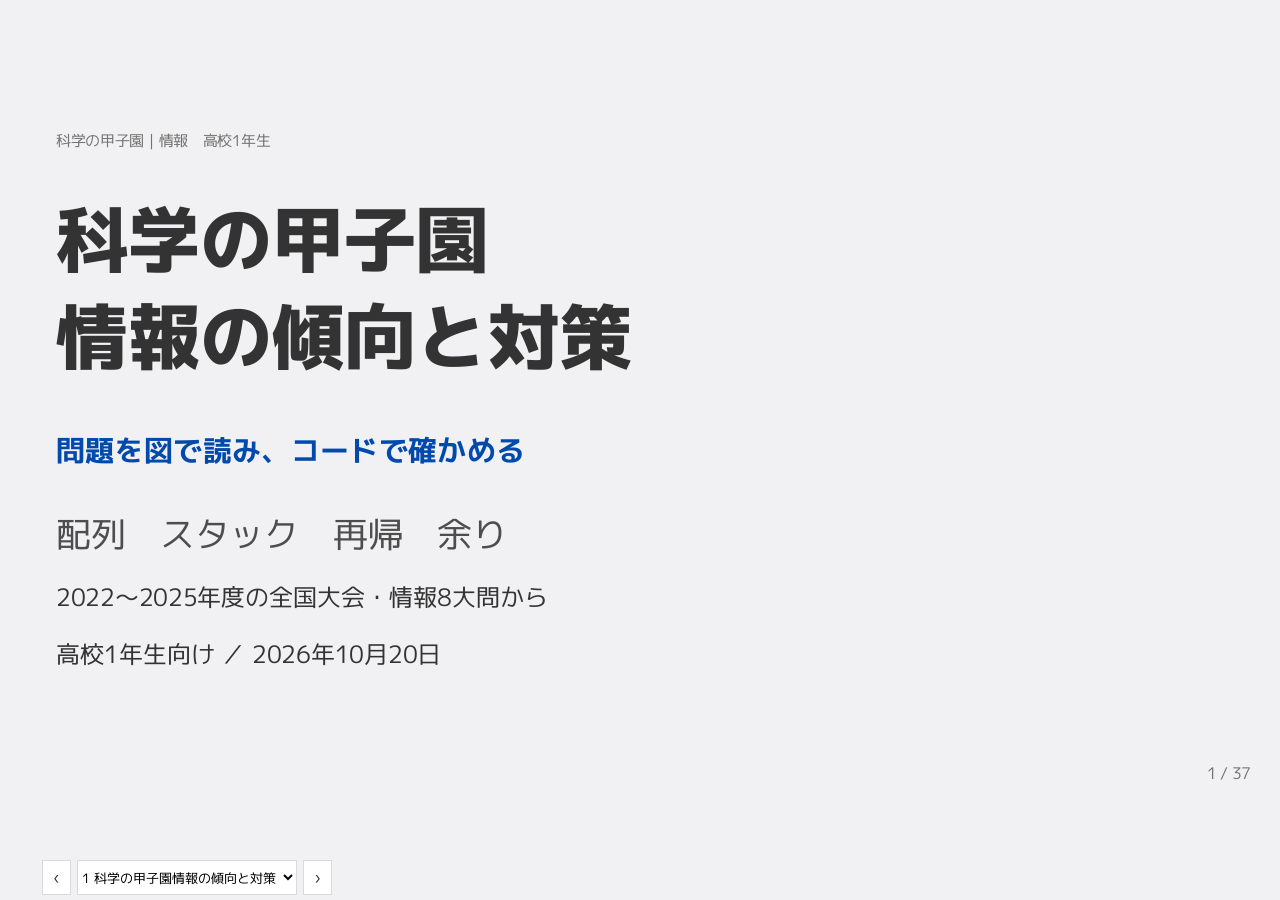
==== index.html @ 96ea85dd "Publish illustrated informatics study slides with AICode links" ====
<!doctype html><html lang="ja"><head><meta charset="utf-8"><meta name="viewport" content="width=device-width,initial-scale=1"><title>科学の甲子園 情報｜図解と実行で学ぶ</title><link rel="preconnect" href="https://fonts.googleapis.com"><link rel="preconnect" href="https://fonts.gstatic.com" crossorigin><link href="https://fonts.googleapis.com/css2?family=M+PLUS+1p:wght@400;500;700;800&display=swap" rel="stylesheet"><style>
:root{--bg:#F1F1F3;--surface:#FFFFFF;--ink:#333333;--sub:#4D4D4D;--dim:#737373;--line:#D9D9D9;--accent:#0071BC;--accent-deep:#004AAD;--accent-tint:#CCECFF;--signal:#E53760;--signal-deep:#B51F43;--signal-tint:#FCE7EC;--spark:#FFE100;--growth:#00B050;--ink-surface:#004AAD;--summary-surface:#3F3F3F;--on-dark:#FFFFFF;--accent-on-dark:#FFE100;--line-on-dark:#7296C6;--code-bg:#000000;--radius:2px;--ff:"M PLUS 1p","メイリオ","Meiryo","Hiragino Sans","Yu Gothic",sans-serif;--ff-en:"M PLUS 1p",Arial,sans-serif}
*{box-sizing:border-box}html,body{margin:0;background:var(--bg);overflow:hidden}a{color:var(--accent-deep)}.s{position:absolute;top:50%;left:50%;width:960px;height:540px;transform:translate(-50%,-50%) scale(var(--k,1));transform-origin:center;background:var(--bg);color:var(--ink);font-family:var(--ff);visibility:hidden;opacity:0;padding:30px 42px 54px;display:flex;flex-direction:column}.s.active{visibility:visible;opacity:1}.ki{font-size:11px;color:var(--dim);margin:0 0 5px}h1{font-size:54px;line-height:1.35;font-weight:800;margin:40px 0 16px}h2{font-size:28px;font-weight:700;margin:0;padding-bottom:10px;border-bottom:1px solid var(--line);line-height:1.35}h3{font-size:20px;margin:10px 0}p{font-size:18px;line-height:1.65;margin:14px 0} .lead{font-size:20px;font-weight:700;margin:15px 0 18px;color:var(--accent-deep)}.body{flex:1;min-height:0}.pn{position:absolute;bottom:18px;right:22px;font-size:12px;color:var(--dim)}.source{position:absolute;bottom:42px;left:42px;max-width:750px;font-size:11px;color:var(--dim);line-height:1.4}.duo{display:grid;grid-template-columns:1fr 1fr;gap:30px;align-items:start}.flow{display:flex;gap:12px;align-items:center;margin:12px 0 20px}.node{flex:1;padding:16px 12px;background:var(--surface);border:1px solid var(--line);text-align:center;font-size:18px;line-height:1.6}.arrow{font-size:28px;color:var(--accent-deep);flex:0 0 auto}.ask{background:var(--spark);padding:12px 16px;font-size:18px;font-weight:700;margin-top:20px}.big{font-size:32px;font-weight:700;line-height:1.6;color:var(--accent-deep);margin:15px 0}.center{text-align:center}.array{margin:8px 0 18px}.arraylabel{font-size:16px;margin-bottom:9px}.cells{display:flex;gap:0}.cells>div{flex:1;text-align:center}.cells small{font-size:14px;display:block;color:var(--sub);height:22px}.cells b{display:block;border:1px solid var(--accent);background:var(--surface);padding:9px;font-size:23px}.codebox{background:var(--code-bg);color:var(--on-dark);border-radius:var(--radius);padding:14px 10px;font-size:16px;line-height:1.65;overflow:hidden}.codeline{display:flex;white-space:pre}.codeline i{color:var(--line);font-style:normal;text-align:right;width:26px;margin-right:13px;flex-shrink:0;user-select:none}.codeline code{font-family:Menlo,Consolas,monospace;font-size:16px}.body:has(.codebox)>.duo{grid-template-columns:515px 1fr;gap:26px}.body:has(.codebox) p{font-size:17px;margin:0 0 18px}.run{display:block;text-decoration:none;background:var(--accent-deep);color:var(--on-dark);padding:12px 16px;font-weight:700;font-size:18px;text-align:center}.copy{display:block;width:100%;margin:8px 0 18px;padding:7px;background:var(--surface);border:1px solid var(--line);font:16px var(--ff);cursor:pointer}.status{font-size:14px;color:var(--sub)}.stacks{display:flex;align-items:center;gap:12px;height:220px}.stackwrap{flex:1;text-align:center}.stack{height:158px;display:flex;flex-direction:column;justify-content:flex-end;gap:4px;padding:0 8px 5px;border-bottom:3px solid var(--accent)}.stack>div{padding:6px;background:var(--accent-tint);border:1px solid var(--accent);font-size:23px}.stackwrap p{font-size:16px;margin:8px 0}.folder{border:2px solid var(--accent);padding:24px;font-size:22px;min-height:155px;background:var(--surface)}.blank{border:1px dashed var(--sub);padding:9px;font-size:20px}.ring{height:290px;width:320px;position:relative;margin:auto}.orbit{position:absolute;left:30px;top:25px;width:230px;height:230px;border:3px solid var(--line);border-radius:50%}.ring>b{position:absolute;transform:translate(-50%,-50%);width:36px;height:36px;text-align:center;line-height:32px;background:var(--surface);border:2px solid var(--accent);border-radius:50%;font-size:20px}.ring>span{position:absolute;top:105px;left:104px;text-align:center;font-size:22px}.towerpanel{flex:1;text-align:center}.towers{display:flex;height:153px;gap:6px}.peg{position:relative;flex:1;border-bottom:3px solid var(--accent);height:125px}.rod{width:4px;height:105px;background:var(--line);position:absolute;bottom:0;left:50%}.disks{position:absolute;bottom:0;left:0;right:0;display:flex;flex-direction:column;align-items:center;gap:3px}.disks>div{height:25px;background:var(--accent-tint);border:1px solid var(--accent);font-size:16px}.peg>b{position:absolute;top:130px;left:44%;font-size:17px}.towerpanel p{font-size:16px}.calltree>div{padding:10px 18px;background:var(--surface);font-size:19px;border:1px solid var(--line);margin:6px 0}.calltree .indent{margin-left:65px;background:var(--accent-tint)}.formula{font-size:27px;line-height:1.8;margin:35px 0}.bars{margin:12px 0 20px}.barrow{display:flex;align-items:center;gap:12px;margin:12px 0;height:42px}.barrow>b{width:68px;flex-shrink:0;font-size:18px}.jobs{display:flex;height:40px;min-width:15px;border-bottom:1px solid var(--line)}.jobs span{display:flex;align-items:center;justify-content:center;border:1px solid var(--accent);background:var(--accent-tint);font-size:21px}.barrow em{font-size:16px;font-style:normal}.jobinput{display:flex;gap:12px}.jobinput span{border:1px solid var(--accent);padding:7px 25px;font-size:20px;background:var(--surface)}.years>div{display:grid;grid-template-columns:110px 1fr 1fr;gap:20px;align-items:center;border-bottom:1px solid var(--line);padding:13px 0;font-size:18px}.years b{font-size:28px;color:var(--accent-deep)}.weeks{display:flex;gap:0;margin:20px 0}.weeks>div{flex:1;padding:18px 15px;border:1px solid var(--line);background:var(--surface);min-height:190px}.weeks b{display:block;font-size:30px;color:var(--accent-deep)}.weeks strong{display:block;font-size:19px;margin:16px 0}.weeks span{font-size:17px}.ticket{border:1px dashed var(--sub);padding:12px 22px;background:var(--surface)}.coverwords{font-size:26px;color:var(--sub);margin:10px 0}.cover .lead{font-size:22px}.cover h1{margin-top:24px}.cover .ki{margin-top:0}.nav{position:fixed;bottom:5px;left:42px;display:flex;gap:6px;z-index:100}.nav button{font:18px var(--ff);border:1px solid var(--line);background:var(--surface);color:var(--ink);padding:3px 10px;cursor:pointer}.nav select{max-width:220px;border:1px solid var(--line);background:var(--surface);font:13px var(--ff)}button:focus-visible,a:focus-visible{outline:3px solid var(--accent)}@media print{html,body{overflow:visible}.s{position:relative;top:0;left:0;transform:none;visibility:visible;opacity:1;break-after:page}.nav{display:none}}
.s:nth-of-type(8) .array{margin:3px 0 6px}.s:nth-of-type(8) .cells b{padding:5px}.s:nth-of-type(8) .arrow{font-size:20px;line-height:1}.s:nth-of-type(8) .ask{margin-top:12px}.s:nth-of-type(15) .stacks{height:180px}.s:nth-of-type(15) .stack{height:120px}.s:nth-of-type(16) .stacks{height:145px}.s:nth-of-type(16) .stack{height:110px}.s:nth-of-type(16) .body>p{margin-top:0;font-size:16px}.s:nth-of-type(23) .towers,.s:nth-of-type(24) .towers{height:132px}.s:nth-of-type(23) .peg,.s:nth-of-type(24) .peg{height:104px}.s:nth-of-type(23) .peg>b,.s:nth-of-type(24) .peg>b{top:109px}.s:nth-of-type(30) .barrow{height:32px;margin:10px 0}.s:nth-of-type(30) .jobs{height:30px;min-width:350px;border:1px dashed var(--line);background:var(--surface)}.s:nth-of-type(30) .barrow em{display:none}.quickrun{position:absolute;right:42px;top:31px;font-size:13px}.s:nth-of-type(25) .calltree>div{padding:8px 18px}.s:nth-of-type(3) .years>div{padding:11px 0}.s:nth-of-type(23) .ask,.s:nth-of-type(24) .ask{margin-top:10px}</style></head><body><!-- kit:slide-zukai-kit v1.1 theme:F use:internal style:visual viz:high --><div class="s cover active" data-title="科学の甲子園情報の傾向と対策"><div class="ki">科学の甲子園｜情報　高校1年生</div><h1>科学の甲子園<br>情報の傾向と対策</h1><div class="lead">問題を図で読み、コードで確かめる</div><div class="body"><div class="coverwords">配列　スタック　再帰　余り</div><p>2022〜2025年度の全国大会・情報8大問から</p><p>高校1年生向け ／ 2026年10月20日</p></div><div class="source"></div><div class="pn">1 / 37</div></div>
<div class="s normal" data-title="学習の方針"><div class="ki">科学の甲子園｜情報　高校1年生</div><h2>学習の方針</h2><div class="lead">答えの予想と、そうなる理由をセットに</div><div class="body"><div class="flow"><div class="node">目的<br><strong>何を求める？</strong></div><span class="arrow">→</span><div class="node">条件<br><strong>何ができる？</strong></div><span class="arrow">→</span><div class="node">状態<br><strong>何が変わる？</strong></div></div><div class="ask">小さい例を紙で追う → AICodeで確認 → 違いを説明</div></div><div class="source"></div><div class="pn">2 / 37</div></div>
<div class="s normal" data-title="4年分の出題地図"><div class="ki">科学の甲子園｜情報　高校1年生</div><h2>4年分の出題地図</h2><div class="lead">題材は違っても、状態と手順を読み取る</div><div class="body"><div class="years"><div><b>2022</b><span>ハノイの塔／つくばの塔</span><span>累乗／フィボナッチ数</span></div><div><b>2023</b><span>ファイルのコピー</span><span>逆数の小数表示</span></div><div><b>2024</b><span>スタックマシン</span><span>山手線の移動</span></div><div><b>2025</b><span>得点の並べ替え</span><span>3台の機械への割り当て</span></div></div><p>共通する練習：具体例を追う → 手順にする → 正しさや速さを説明する</p></div><div class="source">公式過去問の年度表記。4年8大問からの整理であり、次回・予選の出題予測ではありません。</div><div class="pn">3 / 37</div></div>
<div class="s normal" data-title="コードを動かす入口"><div class="ki">科学の甲子園｜情報　高校1年生</div><h2>コードを動かす入口</h2><div class="lead">各問題のリンクに、その問題のPythonコードを入れてあります</div><div class="body"><div class="flow"><div class="node">① 出力を予想</div><span class="arrow">→</span><div class="node">② AICodeで試す</div><span class="arrow">→</span><div class="node">③ 実行／ステップ実行</div></div><p>リンク先では「実行」で結果を、「ステップ実行」で途中の値を確認します。</p><p>同じコードを手元に残す場合は「コードをコピー」を使います。</p><div class="ask">最初はAIに答えを聞かず、予想と実行結果を比べよう</div></div><div class="source">AICode：itou-daiki.github.io/AICode/｜接続にはインターネットが必要です。</div><div class="pn">4 / 37</div></div>
<div class="s normal" data-title="変数と代入"><div class="ki">科学の甲子園｜情報　高校1年生</div><h2>変数と代入</h2><div class="lead">変数は今の値を保存する場所</div><div class="body"><div class="duo"><div><div class="flow"><div class="node">x = 3<br><b>x：3</b></div><span class="arrow">→</span><div class="node">x = x + 1<br><b>x：4</b></div></div></div><div><div class="big">3 + 1 → 4</div><p>右側の計算をして、左側に入れ直します。</p><p>代入は <b>=</b>、等しいかの判定は <b>==</b>。</p></div></div></div><div class="source"></div><div class="pn">5 / 37</div></div>
<div class="s normal" data-title="練習1｜偶数の合計"><div class="ki">科学の甲子園｜情報　高校1年生</div><h2>練習1｜偶数の合計</h2><div class="lead">1〜4のうち、偶数だけを足すといくつ？</div><div class="body"><div class="duo"><div><div class="codebox"><span class="codeline"><i>1</i><code>total = 0</code></span><span class="codeline"><i>2</i><code>for x in range(1, 5):</code></span><span class="codeline"><i>3</i><code>    if x % 2 == 0:</code></span><span class="codeline"><i>4</i><code>        total = total + x</code></span><span class="codeline"><i>5</i><code>    print(x, total)</code></span><span class="codeline"><i>6</i><code>print(&quot;合計&quot;, total)</code></span></div></div><div><p><b>目的：</b>偶数だけを合計します。<br><b>条件：</b>% は余り、rangeの末尾5は含みません。</p><a class="run" target="_blank" rel="noopener" href="https://itou-daiki.github.io/AICode/index.html#s=pdG90YWwgPSAwCmZvciB4IGluIHJhbmdlKDEsIDUpOgogICAgaWYgeCAlIDIgPT0gMDoKICAgICAgICB0b3RhbCA9IHRvdGFsICsgeAogICAgcHJpbnQoeCwgdG90YWwpCnByaW50KCLlkIjoqIgiLCB0b3RhbCkK">AICodeで試す ↗</a><button class="copy" data-code="sum">コードをコピー</button><p><b>考えること：</b>xが奇数のとき、totalは変わる？</p><div class="status" aria-live="polite"></div></div></div></div><div class="source"></div><div class="pn">6 / 37</div></div>
<div class="s normal" data-title="合計の変化"><div class="ki">科学の甲子園｜情報　高校1年生</div><h2>合計の変化</h2><div class="lead">条件に合わない回も、値を記録</div><div class="body"><div class="flow"><div class="node">x：1<br>total：0</div><span class="arrow">→</span><div class="node">x：2<br>total：2</div><span class="arrow">→</span><div class="node">x：3<br>total：2</div><span class="arrow">→</span><div class="node">x：4<br>total：6</div></div><div class="ask">x % 2 == 1 に変えたら？　実行前に予想しよう</div></div><div class="source">練習用の例。答えは6。条件を奇数に変えると4。</div><div class="pn">7 / 37</div></div>
<div class="s normal" data-title="問題2｜得点の集計"><div class="ki">科学の甲子園｜情報　高校1年生</div><h2>問題2｜得点の集計</h2><div class="lead">5人の得点から、各得点の人数を求めたい</div><div class="body"><div class="array"><div class="arraylabel">入力：番号0〜4の得点</div><div class="cells"><div><small>0</small><b>2</b></div><div><small>1</small><b>0</b></div><div><small>2</small><b>3</b></div><div><small>3</small><b>2</b></div><div><small>4</small><b>1</b></div></div></div><div class="arrow center">↓</div><div class="array"><div class="arraylabel">出力：0点・1点・2点・3点の人数</div><div class="cells"><div><small>0</small><b>?</b></div><div><small>1</small><b>?</b></div><div><small>2</small><b>?</b></div><div><small>3</small><b>?</b></div></div></div><div class="ask">得点2を読んだら、どの箱を1増やす？</div><a class="quickrun" target="_blank" rel="noopener" href="https://itou-daiki.github.io/AICode/index.html#s=pc2NvcmUgPSBbMiwgMCwgMywgMiwgMV0KY291bnQgPSBbMCwgMCwgMCwgMF0KZm9yIHBvaW50IGluIHNjb3JlOgogICAgY291bnRbcG9pbnRdICs9IDEKICAgIHByaW50KHBvaW50LCBjb3VudCkKcHJpbnQoIuS6uuaVsCIsIGNvdW50KQo">この問題をAICodeで試す ↗</a></div><div class="source">原題：2025年度 第11問・問題冊子 p.50–52｜数値を小さくした学習用の例</div><div class="pn">8 / 37</div></div>
<div class="s normal" data-title="配列の番号と値"><div class="ki">科学の甲子園｜情報　高校1年生</div><h2>配列の番号と値</h2><div class="lead">「誰の得点か」と「何点か」は別の情報</div><div class="body"><div class="duo"><div><div class="array"><div class="arraylabel">score[3] = 2：番号3の人は2点</div><div class="cells"><div><small>0</small><b>2</b></div><div><small>1</small><b>0</b></div><div><small>2</small><b>3</b></div><div><small>3</small><b>2</b></div><div><small>4</small><b>1</b></div></div></div></div><div><div class="array"><div class="arraylabel">count[2] = 2：2点の人は2人</div><div class="cells"><div><small>0</small><b>1</b></div><div><small>1</small><b>1</b></div><div><small>2</small><b>2</b></div><div><small>3</small><b>1</b></div></div></div></div></div><p>scoreの添字は人の番号。countの添字は得点です。</p><div class="flow"><div class="node">人の番号 3</div><span class="arrow">→</span><div class="node">得点 2</div><span class="arrow">→</span><div class="node">人数の箱 count[2]</div></div></div><div class="source">原題：2025年度 第11問・問題冊子 p.50–52｜数値を小さくした学習用の例</div><div class="pn">9 / 37</div></div>
<div class="s normal" data-title="得点の集計コード"><div class="ki">科学の甲子園｜情報　高校1年生</div><h2>得点の集計コード</h2><div class="lead">得点を箱の番号として使う</div><div class="body"><div class="duo"><div><div class="codebox"><span class="codeline"><i>1</i><code>score = [2, 0, 3, 2, 1]</code></span><span class="codeline"><i>2</i><code>count = [0, 0, 0, 0]</code></span><span class="codeline"><i>3</i><code>for point in score:</code></span><span class="codeline"><i>4</i><code>    count[point] += 1</code></span><span class="codeline"><i>5</i><code>    print(point, count)</code></span><span class="codeline"><i>6</i><code>print(&quot;人数&quot;, count)</code></span></div></div><div><p><b>予想：</b>最後のcountを4つ書いてから実行。</p><a class="run" target="_blank" rel="noopener" href="https://itou-daiki.github.io/AICode/index.html#s=pc2NvcmUgPSBbMiwgMCwgMywgMiwgMV0KY291bnQgPSBbMCwgMCwgMCwgMF0KZm9yIHBvaW50IGluIHNjb3JlOgogICAgY291bnRbcG9pbnRdICs9IDEKICAgIHByaW50KHBvaW50LCBjb3VudCkKcHJpbnQoIuS6uuaVsCIsIGNvdW50KQo">AICodeで試す ↗</a><button class="copy" data-code="count">コードをコピー</button><p><b>確認：</b>[1, 1, 2, 1]になる理由を、2点の箱に注目して説明。</p><div class="status" aria-live="polite"></div></div></div></div><div class="source">原題：2025年度 第11問・問題冊子 p.50–52｜数値を小さくした学習用の例</div><div class="pn">10 / 37</div></div>
<div class="s normal" data-title="累積人数と同点の順番"><div class="ki">科学の甲子園｜情報　高校1年生</div><h2>累積人数と同点の順番</h2><div class="lead">「その点以上」の人数は、高い点から足す</div><div class="body"><div class="flow"><div class="node">3点以上<br><b>1人</b></div><span class="arrow">→</span><div class="node">2点以上<br><b>1 + 2 = 3人</b></div><span class="arrow">→</span><div class="node">1点以上<br><b>3 + 1 = 4人</b></div><span class="arrow">→</span><div class="node">0点以上<br><b>4 + 1 = 5人</b></div></div><div class="array"><div class="arraylabel">高得点順の人の番号：同点の0番と3番は番号順を保つ</div><div class="cells"><div><small>0</small><b>2</b></div><div><small>1</small><b>0</b></div><div><small>2</small><b>3</b></div><div><small>3</small><b>4</b></div><div><small>4</small><b>1</b></div></div></div><p>同じ値の人の元の順番を保つ並べ替えを「安定な並べ替え」と呼びます。</p></div><div class="source">原題：2025年度 第11問・問題冊子 p.50–52｜数値を小さくした学習用の例</div><div class="pn">11 / 37</div></div>
<div class="s normal" data-title="並べ替え結果の確認"><div class="ki">科学の甲子園｜情報　高校1年生</div><h2>並べ替え結果の確認</h2><div class="lead">高い得点を先に、同点なら番号の小さい人を先に</div><div class="body"><div class="duo"><div><div class="codebox"><span class="codeline"><i>1</i><code>score = [2, 0, 3, 2, 1]</code></span><span class="codeline"><i>2</i><code>order = []</code></span><span class="codeline"><i>3</i><code>for point in range(3, -1, -1):</code></span><span class="codeline"><i>4</i><code>    for person in range(len(score)):</code></span><span class="codeline"><i>5</i><code>        if score[person] == point:</code></span><span class="codeline"><i>6</i><code>            order.append(person)</code></span><span class="codeline"><i>7</i><code>print(order)</code></span></div></div><div><p><b>目的：</b>人の番号を順に並べます。</p><a class="run" target="_blank" rel="noopener" href="https://itou-daiki.github.io/AICode/index.html#s=[base64]">AICodeで試す ↗</a><button class="copy" data-code="sort">コードをコピー</button><p><b>観察：</b>2点の0番・3番の順を確認。これは理解用の簡単な方法です。原題の効率的な方法と比較しましょう。</p><div class="status" aria-live="polite"></div></div></div></div><div class="source">原題：2025年度 第11問・問題冊子 p.50–52｜数値を小さくした学習用の例</div><div class="pn">12 / 37</div></div>
<div class="s normal" data-title="問題3｜ファイルのコピー"><div class="ki">科学の甲子園｜情報　高校1年生</div><h2>問題3｜ファイルのコピー</h2><div class="lead">同じ名前のファイルを消さずに、コピーを追加したい</div><div class="body"><div class="duo"><div><div class="folder"><b>コピー元</b><p>aaa</p></div></div><div><div class="folder"><b>コピー先</b><p>aaa　aaa-2　aaa-4</p><div class="blank">新しい名前：？</div></div></div></div><p>別フォルダへのコピーです。元の名前があれば、-2、-3…の順に空きを探します。</p><div class="ask">コピー先に追加される名前は？　元のaaaは残る？</div><a class="quickrun" target="_blank" rel="noopener" href="https://itou-daiki.github.io/AICode/index.html#s=[base64]">この問題をAICodeで試す ↗</a></div><div class="source">原題：2023年度 第11問・問題冊子 p.44–46｜数値を小さくした学習用の例</div><div class="pn">13 / 37</div></div>
<div class="s normal" data-title="名前の衝突を避ける手順"><div class="ki">科学の甲子園｜情報　高校1年生</div><h2>名前の衝突を避ける手順</h2><div class="lead">空いている最小の番号を選ぶ</div><div class="body"><div class="duo"><div><div class="codebox"><span class="codeline"><i>1</i><code>existing = [&quot;aaa&quot;, &quot;aaa-2&quot;, &quot;aaa-4&quot;]</code></span><span class="codeline"><i>2</i><code>name = &quot;aaa&quot;</code></span><span class="codeline"><i>3</i><code>new = name</code></span><span class="codeline"><i>4</i><code>n = 2</code></span><span class="codeline"><i>5</i><code>while new in existing:</code></span><span class="codeline"><i>6</i><code>    new = name + &quot;-&quot; + str(n)</code></span><span class="codeline"><i>7</i><code>    n += 1</code></span><span class="codeline"><i>8</i><code>existing.append(new)</code></span><span class="codeline"><i>9</i><code>print(new)</code></span><span class="codeline"><i>10</i><code>print(existing)</code></span></div></div><div><p><b>答え：</b>aaa-3を追加。aaa-4があっても、空いた3を選びます。</p><a class="run" target="_blank" rel="noopener" href="https://itou-daiki.github.io/AICode/index.html#s=[base64]">AICodeで試す ↗</a><button class="copy" data-code="file">コードをコピー</button><p><b>別の条件：</b>同じフォルダではまず -c を付けます。規則が変わるので分けて考えます。</p><div class="status" aria-live="polite"></div></div></div></div><div class="source">原題：2023年度 第11問・問題冊子 p.44–46｜数値を小さくした学習用の例</div><div class="pn">14 / 37</div></div>
<div class="s normal" data-title="問題4｜スタックの命令"><div class="ki">科学の甲子園｜情報　高校1年生</div><h2>問題4｜スタックの命令</h2><div class="lead">かけ算命令なしで、最初の数nを3倍にしたい</div><div class="body"><div class="stacks"><div class="stackwrap"><div class="stack"><div>n</div></div><p>開始</p></div><span class="arrow">→</span><div class="stackwrap"><div class="stack"><div>3n</div></div><p>目標</p></div></div><p><b>DUP：</b>一番上を複製。<b>＋：</b>上の2個を取り出し、和を積みます。</p><div class="ask">DUPと＋だけで、最後に3nを1個残すには？</div><a class="quickrun" target="_blank" rel="noopener" href="https://itou-daiki.github.io/AICode/index.html#s=[base64]">この問題をAICodeで試す ↗</a></div><div class="source">原題：2024年度 第11問・問題冊子 p.56–57｜数値を小さくした学習用の例</div><div class="pn">15 / 37</div></div>
<div class="s normal" data-title="スタックの出し入れ"><div class="ki">科学の甲子園｜情報　高校1年生</div><h2>スタックの出し入れ</h2><div class="lead">最後に積んだものを、最初に取り出す</div><div class="body"><div class="stacks"><div class="stackwrap"><div class="stack"><div>5</div></div><p>開始</p></div><span class="arrow">→</span><div class="stackwrap"><div class="stack"><div>5</div><div>5</div></div><p>DUP</p></div><span class="arrow">→</span><div class="stackwrap"><div class="stack"><div>10</div></div><p>＋</p></div></div><div class="duo"><div><p>一番上が出入口。途中の値を直接取り出すことはできません。</p></div><div><div class="array"><div class="arraylabel">Pythonのリスト：右端が一番上</div><div class="cells"><div><small>0</small><b>5</b></div><div><small>1</small><b>5</b></div></div></div></div></div><p>appendで積み、popで一番上を取り出します。</p></div><div class="source">原題：2024年度 第11問・問題冊子 p.56–57｜数値を小さくした学習用の例</div><div class="pn">16 / 37</div></div>
<div class="s normal" data-title="3倍を作る4命令"><div class="ki">科学の甲子園｜情報　高校1年生</div><h2>3倍を作る4命令</h2><div class="lead">DUP → DUP → ＋ → ＋</div><div class="body"><div class="stacks"><div class="stackwrap"><div class="stack"><div>n</div></div><p>開始</p></div><span class="arrow">→</span><div class="stackwrap"><div class="stack"><div>n</div><div>n</div></div><p>複製</p></div><span class="arrow">→</span><div class="stackwrap"><div class="stack"><div>n</div><div>n</div><div>n</div></div><p>もう一度複製</p></div><span class="arrow">→</span><div class="stackwrap"><div class="stack"><div>2n</div><div>n</div></div><p>上の2個を足す</p></div><span class="arrow">→</span><div class="stackwrap"><div class="stack"><div>3n</div></div><p>残りを足す</p></div></div><div class="ask">n = 4 なら、各段階の一番上はいくつ？</div></div><div class="source">原題：2024年度 第11問・問題冊子 p.56–57｜数値を小さくした学習用の例</div><div class="pn">17 / 37</div></div>
<div class="s normal" data-title="スタックの実行"><div class="ki">科学の甲子園｜情報　高校1年生</div><h2>スタックの実行</h2><div class="lead">リストの右端だけを使って、命令を再現</div><div class="body"><div class="duo"><div><div class="codebox"><span class="codeline"><i>1</i><code>stack = [4]</code></span><span class="codeline"><i>2</i><code>commands = [&quot;DUP&quot;, &quot;DUP&quot;, &quot;+&quot;, &quot;+&quot;]</code></span><span class="codeline"><i>3</i><code>for command in commands:</code></span><span class="codeline"><i>4</i><code>    if command == &quot;DUP&quot;:</code></span><span class="codeline"><i>5</i><code>        stack.append(stack[-1])</code></span><span class="codeline"><i>6</i><code>    else:</code></span><span class="codeline"><i>7</i><code>        b = stack.pop()</code></span><span class="codeline"><i>8</i><code>        a = stack.pop()</code></span><span class="codeline"><i>9</i><code>        stack.append(a + b)</code></span><span class="codeline"><i>10</i><code>    print(command, stack)</code></span></div></div><div><p><b>予想：</b>最後は[12]。途中のリストも書きます。</p><a class="run" target="_blank" rel="noopener" href="https://itou-daiki.github.io/AICode/index.html#s=[base64]">AICodeで試す ↗</a><button class="copy" data-code="stack">コードをコピー</button><p><b>試す：</b>最初の4を7に変更。命令の順番を変えると何が起きる？</p><div class="status" aria-live="polite"></div></div></div></div><div class="source">原題：2024年度 第11問・問題冊子 p.56–57｜数値を小さくした学習用の例</div><div class="pn">18 / 37</div></div>
<div class="s normal" data-title="問題5｜環状線の移動"><div class="ki">科学の甲子園｜情報　高校1年生</div><h2>問題5｜環状線の移動</h2><div class="lead">駅0から駅6へ、早い方向を選びたい</div><div class="body"><div class="duo"><div><div class="ring"><div class="orbit"></div><b style="left:145.0px;top:25.0px">0</b><b style="left:226.31727983645294px;top:58.68272016354703px">1</b><b style="left:260.0px;top:140.0px">2</b><b style="left:226.31727983645297px;top:221.31727983645294px">3</b><b style="left:145.0px;top:255.0px">4</b><b style="left:63.682720163547046px;top:221.317279836453px">5</b><b style="left:30.0px;top:140.00000000000003px">6</b><b style="left:63.68272016354702px;top:58.68272016354706px">7</b><span>1区間<br>2分</span></div></div><div><p>駅は0〜7の8駅。隣の駅まで2分です。両方向に進めます。</p><p>乗り換え・待ち時間は考えません。</p><div class="ask">2つの道をたどり、区間数と時間を比べよう</div></div></div><a class="quickrun" target="_blank" rel="noopener" href="https://itou-daiki.github.io/AICode/index.html#s=pZGVmIHRpbWUoeCwgeSk6CiAgICBkID0gKHkgLSB4KSAlIDgKICAgIHJldHVybiBtaW4oZCwgOCAtIGQpICogMgoKcHJpbnQodGltZSgwLCA2KSkKcHJpbnQodGltZSg2LCAwKSkKcHJpbnQodGltZSgzLCAzKSkK">この問題をAICodeで試す ↗</a></div><div class="source">原題：2024年度 第12問・問題冊子 p.58–60｜数値を小さくした学習用の例。原題30駅を8駅に簡略化。</div><div class="pn">19 / 37</div></div>
<div class="s normal" data-title="環状線の距離と余り"><div class="ki">科学の甲子園｜情報　高校1年生</div><h2>環状線の距離と余り</h2><div class="lead">端の7を越えると0に戻る</div><div class="body"><div class="duo"><div><div class="codebox"><span class="codeline"><i>1</i><code>def time(x, y):</code></span><span class="codeline"><i>2</i><code>    d = (y - x) % 8</code></span><span class="codeline"><i>3</i><code>    return min(d, 8 - d) * 2</code></span><span class="codeline"><i>4</i><code></code></span><span class="codeline"><i>5</i><code>print(time(0, 6))</code></span><span class="codeline"><i>6</i><code>print(time(6, 0))</code></span><span class="codeline"><i>7</i><code>print(time(3, 3))</code></span></div></div><div><p><b>0 → 6：</b>一方向は6区間、逆は2区間。最短4分。</p><a class="run" target="_blank" rel="noopener" href="https://itou-daiki.github.io/AICode/index.html#s=pZGVmIHRpbWUoeCwgeSk6CiAgICBkID0gKHkgLSB4KSAlIDgKICAgIHJldHVybiBtaW4oZCwgOCAtIGQpICogMgoKcHJpbnQodGltZSgwLCA2KSkKcHJpbnQodGltZSg2LCAwKSkKcHJpbnQodGltZSgzLCAzKSkK">AICodeで試す ↗</a><button class="copy" data-code="ring">コードをコピー</button><p><b>考えること：</b>同じ駅なら0分。駅番号の差が負でも、% 8で環の距離に直せます。</p><div class="status" aria-live="polite"></div></div></div></div><div class="source">原題：2024年度 第12問・問題冊子 p.58–60｜数値を小さくした学習用の例</div><div class="pn">20 / 37</div></div>
<div class="s normal" data-title="問題6｜小数の繰り返し"><div class="ki">科学の甲子園｜情報　高校1年生</div><h2>問題6｜小数の繰り返し</h2><div class="lead">1 ÷ 6 の小数が、どこから繰り返すか知りたい</div><div class="body"><div class="flow"><div class="node">余り1<br>10 ÷ 6</div><span class="arrow">→</span><div class="node">小数の桁1<br>余り4</div><span class="arrow">→</span><div class="node">40 ÷ 6<br>桁6・余り4</div></div><div class="big center">0.1 6 6 6 …</div><div class="ask">終わらない計算を、何を記録すれば止められる？</div><a class="quickrun" target="_blank" rel="noopener" href="https://itou-daiki.github.io/AICode/index.html#s=[base64]">この問題をAICodeで試す ↗</a></div><div class="source">原題：2023年度 第12問・問題冊子 p.48–50｜数値を小さくした学習用の例</div><div class="pn">21 / 37</div></div>
<div class="s normal" data-title="同じ余りから同じ続き"><div class="ki">科学の甲子園｜情報　高校1年生</div><h2>同じ余りから同じ続き</h2><div class="lead">余りを記録すれば、繰り返しの開始位置がわかる</div><div class="body"><div class="duo"><div><div class="codebox"><span class="codeline"><i>1</i><code>d = 6</code></span><span class="codeline"><i>2</i><code>r = 1</code></span><span class="codeline"><i>3</i><code>seen = {}</code></span><span class="codeline"><i>4</i><code>digits = []</code></span><span class="codeline"><i>5</i><code>while r != 0 and r not in seen:</code></span><span class="codeline"><i>6</i><code>    seen[r] = len(digits)</code></span><span class="codeline"><i>7</i><code>    digits.append((r * 10) // d)</code></span><span class="codeline"><i>8</i><code>    r = (r * 10) % d</code></span><span class="codeline"><i>9</i><code>print(&quot;桁&quot;, digits)</code></span><span class="codeline"><i>10</i><code>print(&quot;繰返し開始&quot;, seen.get(r))</code></span></div></div><div><p><b>1/6：</b>桁[1, 6]、繰返し開始1。位置0の1の後から6が繰り返します。</p><a class="run" target="_blank" rel="noopener" href="https://itou-daiki.github.io/AICode/index.html#s=[base64]">AICodeで試す ↗</a><button class="copy" data-code="decimal">コードをコピー</button><p><b>試す：</b>d = 8なら余り0で終了。seenは「余り→初登場の位置」を保存する辞書です。</p><div class="status" aria-live="polite"></div></div></div></div><div class="source">原題：2023年度 第12問・問題冊子 p.48–50｜数値を小さくした学習用の例</div><div class="pn">22 / 37</div></div>
<div class="s normal" data-title="問題7｜ハノイの塔"><div class="ki">科学の甲子園｜情報　高校1年生</div><h2>問題7｜ハノイの塔</h2><div class="lead">3枚の円盤を、AからCへ全部移したい</div><div class="body"><div class="flow"><div class="towerpanel"><div class="towers"><div class="peg"><div class="rod"></div><div class="disks"><div style="width:38px">1</div><div style="width:56px">2</div><div style="width:74px">3</div></div><b>A</b></div><div class="peg"><div class="rod"></div><div class="disks"></div><b>B</b></div><div class="peg"><div class="rod"></div><div class="disks"></div><b>C</b></div></div><p>開始：Aに3枚</p></div><span class="arrow">→</span><div class="towerpanel"><div class="towers"><div class="peg"><div class="rod"></div><div class="disks"></div><b>A</b></div><div class="peg"><div class="rod"></div><div class="disks"></div><b>B</b></div><div class="peg"><div class="rod"></div><div class="disks"><div style="width:38px">1</div><div style="width:56px">2</div><div style="width:74px">3</div></div><b>C</b></div></div><p>目標：Cに3枚</p></div></div><p>棒はA・B・C。1回に一番上の1枚だけ移します。大きい円盤は小さい円盤の上に置けません。</p><div class="ask">最大の3を動かす前に、1と2はどこに必要？</div><a class="quickrun" target="_blank" rel="noopener" href="https://itou-daiki.github.io/AICode/index.html#s=[base64]">この問題をAICodeで試す ↗</a></div><div class="source">原題：2022年度 第11問・問題冊子 p.50–53｜数値を小さくした学習用の例</div><div class="pn">23 / 37</div></div>
<div class="s normal" data-title="大きな問題を小さく分ける"><div class="ki">科学の甲子園｜情報　高校1年生</div><h2>大きな問題を小さく分ける</h2><div class="lead">最大の円盤を動かすため、上の2枚を一時避難</div><div class="body"><div class="flow"><div class="towerpanel"><div class="towers"><div class="peg"><div class="rod"></div><div class="disks"><div style="width:74px">3</div></div><b>A</b></div><div class="peg"><div class="rod"></div><div class="disks"><div style="width:38px">1</div><div style="width:56px">2</div></div><b>B</b></div><div class="peg"><div class="rod"></div><div class="disks"></div><b>C</b></div></div><p>① 上の2枚 A→B</p></div><span class="arrow">→</span><div class="towerpanel"><div class="towers"><div class="peg"><div class="rod"></div><div class="disks"></div><b>A</b></div><div class="peg"><div class="rod"></div><div class="disks"><div style="width:38px">1</div><div style="width:56px">2</div></div><b>B</b></div><div class="peg"><div class="rod"></div><div class="disks"><div style="width:74px">3</div></div><b>C</b></div></div><p>② 最大の1枚 A→C</p></div><span class="arrow">→</span><div class="towerpanel"><div class="towers"><div class="peg"><div class="rod"></div><div class="disks"></div><b>A</b></div><div class="peg"><div class="rod"></div><div class="disks"></div><b>B</b></div><div class="peg"><div class="rod"></div><div class="disks"><div style="width:38px">1</div><div style="width:56px">2</div><div style="width:74px">3</div></div><b>C</b></div></div><p>③ 上の2枚 B→C</p></div></div><p>「2枚を移す」も、同じ規則の小さなハノイの塔です。</p><div class="ask">小さな同じ問題に分けて解く考え方が「再帰」</div></div><div class="source">原題：2022年度 第11問・問題冊子 p.50–53｜数値を小さくした学習用の例</div><div class="pn">24 / 37</div></div>
<div class="s normal" data-title="再帰の呼び出しと戻り"><div class="ki">科学の甲子園｜情報　高校1年生</div><h2>再帰の呼び出しと戻り</h2><div class="lead">2枚の仕事を、1枚の仕事へ分ける</div><div class="body"><div class="calltree"><div>hanoi(2, A, C, B)</div><div class="indent">① hanoi(1, A, B, C) → 円盤1：A→B → 戻る</div><div class="indent">② 円盤2：A→C</div><div class="indent">③ hanoi(1, B, C, A) → 円盤1：B→C → 戻る</div><div>2枚の仕事が完了 → 呼び出した所へ戻る</div></div><p>大きい仕事は途中で待機します。小さい仕事が終わると、待っていた続きへ戻ります。</p></div><div class="source">原題：2022年度 第11問・問題冊子 p.50–53｜数値を小さくした学習用の例</div><div class="pn">25 / 37</div></div>
<div class="s normal" data-title="再帰のコードと停止条件"><div class="ki">科学の甲子園｜情報　高校1年生</div><h2>再帰のコードと停止条件</h2><div class="lead">1枚なら直接移す。それ以外は3つの仕事に分ける</div><div class="body"><div class="duo"><div><div class="codebox"><span class="codeline"><i>1</i><code>def hanoi(n, src, dst, spare):</code></span><span class="codeline"><i>2</i><code>    if n == 1:</code></span><span class="codeline"><i>3</i><code>        print(n, src, &quot;-&gt;&quot;, dst)</code></span><span class="codeline"><i>4</i><code>        return</code></span><span class="codeline"><i>5</i><code>    hanoi(n - 1, src, spare, dst)</code></span><span class="codeline"><i>6</i><code>    print(n, src, &quot;-&gt;&quot;, dst)</code></span><span class="codeline"><i>7</i><code>    hanoi(n - 1, spare, dst, src)</code></span><span class="codeline"><i>8</i><code></code></span><span class="codeline"><i>9</i><code>hanoi(3, &quot;A&quot;, &quot;C&quot;, &quot;B&quot;)</code></span></div></div><div><p><b>前提：</b>nは1以上。まず末尾をn = 2にして、3手を紙の図と照合。</p><a class="run" target="_blank" rel="noopener" href="https://itou-daiki.github.io/AICode/index.html#s=[base64]">AICodeで試す ↗</a><button class="copy" data-code="hanoi">コードをコピー</button><p><b>確認：</b>n = 3では7手。1枚で止まる条件と、nが1ずつ減ることの両方が必要です。</p><div class="status" aria-live="polite"></div></div></div></div><div class="source">原題：2022年度 第11問・問題冊子 p.50–53｜数値を小さくした学習用の例</div><div class="pn">26 / 37</div></div>
<div class="s normal" data-title="最小回数の理由"><div class="ki">科学の甲子園｜情報　高校1年生</div><h2>最小回数の理由</h2><div class="lead">最大円盤の前と後に、小さい塔の移動が必要</div><div class="body"><div class="flow"><div class="node">上のn−1枚<br>T(n−1)手</div><span class="arrow">→</span><div class="node">最大の1枚<br>1手</div><span class="arrow">→</span><div class="node">上のn−1枚<br>T(n−1)手</div></div><div class="big center">T(n) = 2T(n−1) + 1</div><p>T(1)=1から、1枚→1手、2枚→3手、3枚→7手。下限と同じ回数の手順があるので最小です。</p></div><div class="source">原題：2022年度 第11問・問題冊子 p.50–53｜数値を小さくした学習用の例｜発展：帰納法では「1枚」と「n−1枚からn枚」を確認。</div><div class="pn">27 / 37</div></div>
<div class="s normal" data-title="問題8｜累乗の計算"><div class="ki">科学の甲子園｜情報　高校1年生</div><h2>問題8｜累乗の計算</h2><div class="lead">2の8乗を、少ないかけ算で求めたい</div><div class="body"><div class="duo"><div><div class="formula">2×2×2×2×2×2×2×2</div><p>同じ数を繰り返しかける方法</p></div><div><div class="flow"><div class="node">2² = 4</div><span class="arrow">→</span><div class="node">2⁴ = 4²</div><span class="arrow">→</span><div class="node">2⁸ = 16²</div></div></div></div><div class="ask">指数が偶数なら半分にできる。奇数ならどうする？</div><a class="quickrun" target="_blank" rel="noopener" href="https://itou-daiki.github.io/AICode/index.html#s=[base64]">この問題をAICodeで試す ↗</a></div><div class="source">原題：2022年度 第12問・問題冊子 p.54–55｜数値を小さくした学習用の例。累乗部分の導入例。</div><div class="pn">28 / 37</div></div>
<div class="s normal" data-title="指数を半分にする計算"><div class="ki">科学の甲子園｜情報　高校1年生</div><h2>指数を半分にする計算</h2><div class="lead">偶数は二乗して半分。奇数は1個分を結果へ移す</div><div class="body"><div class="duo"><div><div class="codebox"><span class="codeline"><i>1</i><code>x, n, result = 2, 8, 1</code></span><span class="codeline"><i>2</i><code>while n &gt; 0:</code></span><span class="codeline"><i>3</i><code>    if n % 2 == 0:</code></span><span class="codeline"><i>4</i><code>        x = x * x</code></span><span class="codeline"><i>5</i><code>        n = n // 2</code></span><span class="codeline"><i>6</i><code>    else:</code></span><span class="codeline"><i>7</i><code>        result = result * x</code></span><span class="codeline"><i>8</i><code>        n -= 1</code></span><span class="codeline"><i>9</i><code>    print(x, n, result)</code></span><span class="codeline"><i>10</i><code>print(result)</code></span></div></div><div><p><b>答え：</b>256。途中も result × xⁿ は256のままです。</p><a class="run" target="_blank" rel="noopener" href="https://itou-daiki.github.io/AICode/index.html#s=[base64]">AICodeで試す ↗</a><button class="copy" data-code="power">コードをコピー</button><p><b>試す：</b>n = 7と8を比較。「コードの行数」ではなく、実際に繰り返した回数を数えます。</p><div class="status" aria-live="polite"></div></div></div></div><div class="source">原題：2022年度 第12問・問題冊子 p.54–55｜数値を小さくした学習用の例</div><div class="pn">29 / 37</div></div>
<div class="s normal" data-title="問題9｜3台への仕事の割り当て"><div class="ki">科学の甲子園｜情報　高校1年生</div><h2>問題9｜3台への仕事の割り当て</h2><div class="lead">全部の仕事が終わる時刻を、できるだけ早くしたい</div><div class="body"><div class="jobinput"><span>6分</span><span>4分</span><span>4分</span><span>2分</span><span>2分</span></div><div class="bars"><div class="barrow"><b>機械A</b><div class="jobs"></div><em>0</em></div><div class="barrow"><b>機械B</b><div class="jobs"></div><em>0</em></div><div class="barrow"><b>機械C</b><div class="jobs"></div><em>0</em></div></div><p>3台は同時に働けます。1台で同時に1仕事。仕事は分割できず、機械で所要時間は変わりません。</p><div class="ask">5つの仕事をどう振り分ける？　最も遅い機械の終了時刻を小さくしよう</div><a class="quickrun" target="_blank" rel="noopener" href="https://itou-daiki.github.io/AICode/index.html#s=[base64]">この問題をAICodeで試す ↗</a></div><div class="source">原題：2025年度 第12問・問題冊子 p.53–55｜数値を小さくした学習用の例</div><div class="pn">30 / 37</div></div>
<div class="s normal" data-title="最短6分の根拠"><div class="ki">科学の甲子園｜情報　高校1年生</div><h2>最短6分の根拠</h2><div class="lead">6分より短くできず、6分で終わる割り当てがある</div><div class="body"><div class="bars"><div class="barrow"><b>機械A</b><div class="jobs"><span style="width:348px">6</span></div><em>6</em></div><div class="barrow"><b>機械B</b><div class="jobs"><span style="width:232px">4</span><span style="width:116px">2</span></div><em>6</em></div><div class="barrow"><b>機械C</b><div class="jobs"><span style="width:232px">4</span><span style="width:116px">2</span></div><em>6</em></div></div><div class="flow"><div class="node">合計18分 ÷ 3台<br>少なくとも6分</div><span class="arrow">→</span><div class="node">最長の仕事6分<br>少なくとも6分</div><span class="arrow">→</span><div class="node">実際に6分<br>だから最短</div></div></div><div class="source">原題：2025年度 第12問・問題冊子 p.53–55｜数値を小さくした学習用の例</div><div class="pn">31 / 37</div></div>
<div class="s normal" data-title="空いている機械への割り当て"><div class="ki">科学の甲子園｜情報　高校1年生</div><h2>空いている機械への割り当て</h2><div class="lead">毎回、合計時間が一番短い機械を選ぶ</div><div class="body"><div class="duo"><div><div class="codebox"><span class="codeline"><i>1</i><code>jobs = [2, 2, 1, 1, 3]</code></span><span class="codeline"><i>2</i><code>load = [0, 0, 0]</code></span><span class="codeline"><i>3</i><code>for job in jobs:</code></span><span class="codeline"><i>4</i><code>    machine = load.index(min(load))</code></span><span class="codeline"><i>5</i><code>    load[machine] += job</code></span><span class="codeline"><i>6</i><code>    print(job, load)</code></span><span class="codeline"><i>7</i><code>print(&quot;終了時刻&quot;, max(load))</code></span></div></div><div><p><b>規則：</b>同じ合計ならA→B→Cの順。仕事はリストの順に割り当てます。</p><a class="run" target="_blank" rel="noopener" href="https://itou-daiki.github.io/AICode/index.html#s=[base64]">AICodeで試す ↗</a><button class="copy" data-code="jobs">コードをコピー</button><p><b>予想：</b>最後の3分はどこへ？　この方法はいつでも最短になるでしょうか。</p><div class="status" aria-live="polite"></div></div></div></div><div class="source">原題：2025年度 第12問・問題冊子 p.53–55｜数値を小さくした学習用の例</div><div class="pn">32 / 37</div></div>
<div class="s normal" data-title="貪欲法の限界"><div class="ki">科学の甲子園｜情報　高校1年生</div><h2>貪欲法の限界</h2><div class="lead">その場で良い選択でも、全体で最良とは限らない</div><div class="body"><div class="duo"><div><h3>リスト順に割り当て：5分</h3><div class="bars"><div class="barrow"><b>A</b><div class="jobs"><span style="width:96px">2</span><span style="width:144px">3</span></div><em>5</em></div><div class="barrow"><b>B</b><div class="jobs"><span style="width:96px">2</span></div><em>2</em></div><div class="barrow"><b>C</b><div class="jobs"><span style="width:48px">1</span><span style="width:48px">1</span></div><em>2</em></div></div></div><div><h3>別の割り当て：3分</h3><div class="bars"><div class="barrow"><b>A</b><div class="jobs"><span style="width:96px">2</span><span style="width:48px">1</span></div><em>3</em></div><div class="barrow"><b>B</b><div class="jobs"><span style="width:96px">2</span><span style="width:48px">1</span></div><em>3</em></div><div class="barrow"><b>C</b><div class="jobs"><span style="width:144px">3</span></div><em>3</em></div></div></div></div><p>1つの反例で「いつでも最短」は否定できます。うまくいった例1つだけで一般化しないこと。</p></div><div class="source">原題：2025年度 第12問・問題冊子 p.53–55｜数値を小さくした学習用の例｜近似比の一般的な保証には、別に証明が必要。</div><div class="pn">33 / 37</div></div>
<div class="s normal" data-title="確認する入力の選び方"><div class="ki">科学の甲子園｜情報　高校1年生</div><h2>確認する入力の選び方</h2><div class="lead">普通の入力だけでなく、境目の入力も試す</div><div class="body"><div class="testpath"><div class="flow"><div class="node">普段の例<br>駅0→6</div><span class="arrow">→</span><div class="node">境目の例<br>駅7→0</div><span class="arrow">→</span><div class="node">特別な例<br>駅3→3</div></div></div><div class="duo"><div><p>得点：全員同点なら元の順番を保つ？</p></div><div><p>小数：1/8は余り0で止まる？</p></div></div><div class="ask">「入力・予想・実際・理由」の4つを1組で記録</div></div><div class="source"></div><div class="pn">34 / 37</div></div>
<div class="s normal" data-title="4週間の学び方"><div class="ki">科学の甲子園｜情報　高校1年生</div><h2>4週間の学び方</h2><div class="lead">基礎 → 状態の記録 → 再帰 → 理由の説明</div><div class="body"><div class="weeks"><div><b>第1週</b><strong>変数・条件・配列</strong><span>合計と得点の値を追う</span></div><div><b>第2週</b><strong>スタック・余り</strong><span>途中の状態を図にする</span></div><div><b>第3週</b><strong>再帰・計算回数</strong><span>2枚から3枚へ広げる</span></div><div><b>第4週</b><strong>最適化・過去問</strong><span>下限と反例を説明する</span></div></div><p>1回20分の例：予想5分 → 実行5分 → 理由5分 → 数値を変えて再挑戦5分。</p></div><div class="source">学習計画は提案です。各週の回数は進み具合に合わせて調整。</div><div class="pn">35 / 37</div></div>
<div class="s normal" data-title="今日の到達点"><div class="ki">科学の甲子園｜情報　高校1年生</div><h2>今日の到達点</h2><div class="lead">一つ選び、図・コード・理由をそろえる</div><div class="body"><div class="duo"><div><div class="ticket"><h3>取り組む問題</h3><p>得点 ／ スタック ／ ハノイ ／ 割り当て</p><h3>残すもの</h3><p>① 実行前の予想<br>② 状態の図<br>③ 修正した理由</p></div></div><div><div class="big">説明できたら<br>条件を1つ変更</div><p>同じ手順が使えるかを確かめます。分からない所は、最初に予想と違った行へ戻ります。</p></div></div></div><div class="source"></div><div class="pn">36 / 37</div></div>
<div class="s normal" data-title="出典と発展学習"><div class="ki">科学の甲子園｜情報　高校1年生</div><h2>出典と発展学習</h2><div class="lead">原題で条件を読み直し、自分の説明を確かめる</div><div class="body"><div class="flow"><div class="node"><a href="https://koushien.jst.go.jp/koushien/pastexam/index.html" target="_blank">公式過去問 ↗</a></div><span class="arrow">→</span><div class="node"><a href="https://itou-daiki.github.io/AICode/" target="_blank">AICode ↗</a></div><span class="arrow">→</span><div class="node"><a href="https://atcoder.jp/contests/APG4bPython" target="_blank">Python入門 ↗</a></div></div><p>原題：2022 p.50–55／2023 p.44–50／2024 p.56–60／2025 p.50–55。</p><p>本資料の問題図・コードは、原題をもとにした学習用の簡略例です。原題の全文・全設問の再掲ではありません。</p><p>2025年度は第15回全国大会（2026年3月開催）。年度は公式過去問ページの表記に合わせています。</p></div><div class="source">AICodeのコード受け渡し仕様は公開module/ui.jsで確認（2026-10-20）。</div><div class="pn">37 / 37</div></div><nav class="nav" aria-label="スライド移動"><button id="prev" aria-label="前のスライド">‹</button><select id="index" aria-label="スライド選択"></select><button id="next" aria-label="次のスライド">›</button></nav><script>const codes={"sum": "total = 0\nfor x in range(1, 5):\n    if x % 2 == 0:\n        total = total + x\n    print(x, total)\nprint(\"合計\", total)\n", "count": "score = [2, 0, 3, 2, 1]\ncount = [0, 0, 0, 0]\nfor point in score:\n    count[point] += 1\n    print(point, count)\nprint(\"人数\", count)\n", "sort": "score = [2, 0, 3, 2, 1]\norder = []\nfor point in range(3, -1, -1):\n    for person in range(len(score)):\n        if score[person] == point:\n            order.append(person)\nprint(order)\n", "file": "existing = [\"aaa\", \"aaa-2\", \"aaa-4\"]\nname = \"aaa\"\nnew = name\nn = 2\nwhile new in existing:\n    new = name + \"-\" + str(n)\n    n += 1\nexisting.append(new)\nprint(new)\nprint(existing)\n", "stack": "stack = [4]\ncommands = [\"DUP\", \"DUP\", \"+\", \"+\"]\nfor command in commands:\n    if command == \"DUP\":\n        stack.append(stack[-1])\n    else:\n        b = stack.pop()\n        a = stack.pop()\n        stack.append(a + b)\n    print(command, stack)\n", "ring": "def time(x, y):\n    d = (y - x) % 8\n    return min(d, 8 - d) * 2\n\nprint(time(0, 6))\nprint(time(6, 0))\nprint(time(3, 3))\n", "decimal": "d = 6\nr = 1\nseen = {}\ndigits = []\nwhile r != 0 and r not in seen:\n    seen[r] = len(digits)\n    digits.append((r * 10) // d)\n    r = (r * 10) % d\nprint(\"桁\", digits)\nprint(\"繰返し開始\", seen.get(r))\n", "hanoi": "def hanoi(n, src, dst, spare):\n    if n == 1:\n        print(n, src, \"->\", dst)\n        return\n    hanoi(n - 1, src, spare, dst)\n    print(n, src, \"->\", dst)\n    hanoi(n - 1, spare, dst, src)\n\nhanoi(3, \"A\", \"C\", \"B\")\n", "power": "x, n, result = 2, 8, 1\nwhile n > 0:\n    if n % 2 == 0:\n        x = x * x\n        n = n // 2\n    else:\n        result = result * x\n        n -= 1\n    print(x, n, result)\nprint(result)\n", "jobs": "jobs = [2, 2, 1, 1, 3]\nload = [0, 0, 0]\nfor job in jobs:\n    machine = load.index(min(load))\n    load[machine] += job\n    print(job, load)\nprint(\"終了時刻\", max(load))\n", "jobs_basic": "jobs = [6, 4, 4, 2, 2]\nload = [0, 0, 0]\nfor job in jobs:\n    machine = load.index(min(load))\n    load[machine] += job\n    print(job, load)\nprint(\"終了時刻\", max(load))\n"};function fit(){document.documentElement.style.setProperty('--k',Math.min(innerWidth/960,innerHeight/540))}addEventListener('resize',fit);fit();let i=0;const slides=[...document.querySelectorAll('.s')],sel=document.querySelector('#index');slides.forEach((s,n)=>{let o=document.createElement('option');o.value=n;o.textContent=(n+1)+' '+s.dataset.title;sel.append(o)});function show(n){i=Math.max(0,Math.min(slides.length-1,n));slides.forEach((s,j)=>s.classList.toggle('active',j===i));sel.value=i;history.replaceState(null,'','#slide-'+(i+1))}document.querySelector('#prev').onclick=()=>show(i-1);document.querySelector('#next').onclick=()=>show(i+1);sel.onchange=()=>show(+sel.value);addEventListener('keydown',e=>{if(['INPUT','TEXTAREA','SELECT','BUTTON','A'].includes(e.target.tagName))return;if(['ArrowRight','PageDown',' '].includes(e.key)){e.preventDefault();show(i+1)}if(['ArrowLeft','PageUp'].includes(e.key)){e.preventDefault();show(i-1)}});document.querySelectorAll('.copy').forEach(b=>b.onclick=async()=>{let text=codes[b.dataset.code];try{await navigator.clipboard.writeText(text);b.textContent='コピーしました'}catch(e){let t=document.createElement('textarea');t.value=text;document.body.append(t);t.select();let ok=document.execCommand('copy');t.remove();b.textContent=ok?'コピーしました':'コピーできませんでした';}});show(+(location.hash.match(/slide-(\d+)/)||[0,1])[1]-1);</script></body></html>
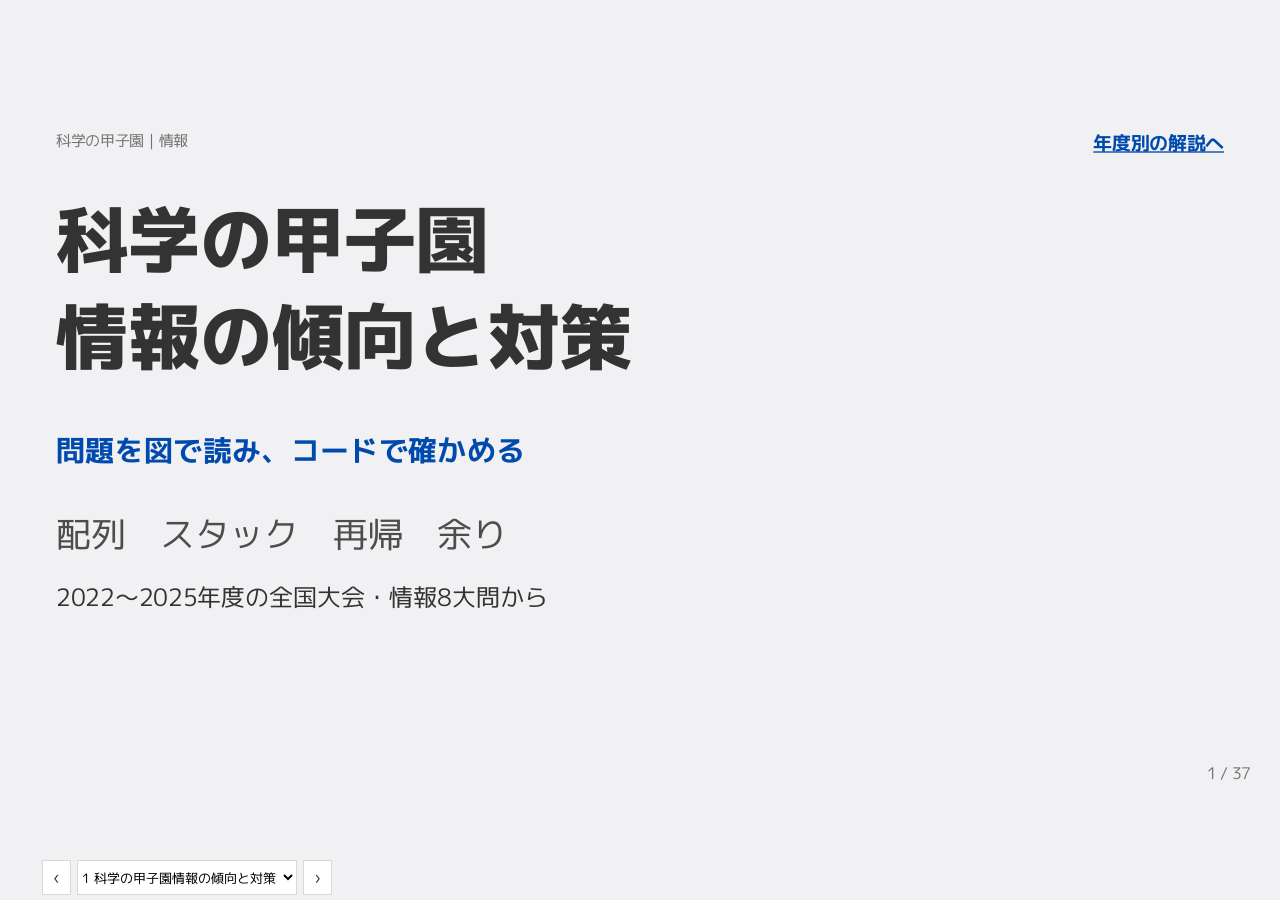
==== commit 6c8cf7a3: "Add annual explanatory slide decks for 2022–2025" ====
--- a/index.html
+++ b/index.html
@@ -1,40 +1,40 @@
 <!doctype html><html lang="ja"><head><meta charset="utf-8"><meta name="viewport" content="width=device-width,initial-scale=1"><title>科学の甲子園 情報｜図解と実行で学ぶ</title><link rel="preconnect" href="https://fonts.googleapis.com"><link rel="preconnect" href="https://fonts.gstatic.com" crossorigin><link href="https://fonts.googleapis.com/css2?family=M+PLUS+1p:wght@400;500;700;800&display=swap" rel="stylesheet"><style>
 :root{--bg:#F1F1F3;--surface:#FFFFFF;--ink:#333333;--sub:#4D4D4D;--dim:#737373;--line:#D9D9D9;--accent:#0071BC;--accent-deep:#004AAD;--accent-tint:#CCECFF;--signal:#E53760;--signal-deep:#B51F43;--signal-tint:#FCE7EC;--spark:#FFE100;--growth:#00B050;--ink-surface:#004AAD;--summary-surface:#3F3F3F;--on-dark:#FFFFFF;--accent-on-dark:#FFE100;--line-on-dark:#7296C6;--code-bg:#000000;--radius:2px;--ff:"M PLUS 1p","メイリオ","Meiryo","Hiragino Sans","Yu Gothic",sans-serif;--ff-en:"M PLUS 1p",Arial,sans-serif}
 *{box-sizing:border-box}html,body{margin:0;background:var(--bg);overflow:hidden}a{color:var(--accent-deep)}.s{position:absolute;top:50%;left:50%;width:960px;height:540px;transform:translate(-50%,-50%) scale(var(--k,1));transform-origin:center;background:var(--bg);color:var(--ink);font-family:var(--ff);visibility:hidden;opacity:0;padding:30px 42px 54px;display:flex;flex-direction:column}.s.active{visibility:visible;opacity:1}.ki{font-size:11px;color:var(--dim);margin:0 0 5px}h1{font-size:54px;line-height:1.35;font-weight:800;margin:40px 0 16px}h2{font-size:28px;font-weight:700;margin:0;padding-bottom:10px;border-bottom:1px solid var(--line);line-height:1.35}h3{font-size:20px;margin:10px 0}p{font-size:18px;line-height:1.65;margin:14px 0} .lead{font-size:20px;font-weight:700;margin:15px 0 18px;color:var(--accent-deep)}.body{flex:1;min-height:0}.pn{position:absolute;bottom:18px;right:22px;font-size:12px;color:var(--dim)}.source{position:absolute;bottom:42px;left:42px;max-width:750px;font-size:11px;color:var(--dim);line-height:1.4}.duo{display:grid;grid-template-columns:1fr 1fr;gap:30px;align-items:start}.flow{display:flex;gap:12px;align-items:center;margin:12px 0 20px}.node{flex:1;padding:16px 12px;background:var(--surface);border:1px solid var(--line);text-align:center;font-size:18px;line-height:1.6}.arrow{font-size:28px;color:var(--accent-deep);flex:0 0 auto}.ask{background:var(--spark);padding:12px 16px;font-size:18px;font-weight:700;margin-top:20px}.big{font-size:32px;font-weight:700;line-height:1.6;color:var(--accent-deep);margin:15px 0}.center{text-align:center}.array{margin:8px 0 18px}.arraylabel{font-size:16px;margin-bottom:9px}.cells{display:flex;gap:0}.cells>div{flex:1;text-align:center}.cells small{font-size:14px;display:block;color:var(--sub);height:22px}.cells b{display:block;border:1px solid var(--accent);background:var(--surface);padding:9px;font-size:23px}.codebox{background:var(--code-bg);color:var(--on-dark);border-radius:var(--radius);padding:14px 10px;font-size:16px;line-height:1.65;overflow:hidden}.codeline{display:flex;white-space:pre}.codeline i{color:var(--line);font-style:normal;text-align:right;width:26px;margin-right:13px;flex-shrink:0;user-select:none}.codeline code{font-family:Menlo,Consolas,monospace;font-size:16px}.body:has(.codebox)>.duo{grid-template-columns:515px 1fr;gap:26px}.body:has(.codebox) p{font-size:17px;margin:0 0 18px}.run{display:block;text-decoration:none;background:var(--accent-deep);color:var(--on-dark);padding:12px 16px;font-weight:700;font-size:18px;text-align:center}.copy{display:block;width:100%;margin:8px 0 18px;padding:7px;background:var(--surface);border:1px solid var(--line);font:16px var(--ff);cursor:pointer}.status{font-size:14px;color:var(--sub)}.stacks{display:flex;align-items:center;gap:12px;height:220px}.stackwrap{flex:1;text-align:center}.stack{height:158px;display:flex;flex-direction:column;justify-content:flex-end;gap:4px;padding:0 8px 5px;border-bottom:3px solid var(--accent)}.stack>div{padding:6px;background:var(--accent-tint);border:1px solid var(--accent);font-size:23px}.stackwrap p{font-size:16px;margin:8px 0}.folder{border:2px solid var(--accent);padding:24px;font-size:22px;min-height:155px;background:var(--surface)}.blank{border:1px dashed var(--sub);padding:9px;font-size:20px}.ring{height:290px;width:320px;position:relative;margin:auto}.orbit{position:absolute;left:30px;top:25px;width:230px;height:230px;border:3px solid var(--line);border-radius:50%}.ring>b{position:absolute;transform:translate(-50%,-50%);width:36px;height:36px;text-align:center;line-height:32px;background:var(--surface);border:2px solid var(--accent);border-radius:50%;font-size:20px}.ring>span{position:absolute;top:105px;left:104px;text-align:center;font-size:22px}.towerpanel{flex:1;text-align:center}.towers{display:flex;height:153px;gap:6px}.peg{position:relative;flex:1;border-bottom:3px solid var(--accent);height:125px}.rod{width:4px;height:105px;background:var(--line);position:absolute;bottom:0;left:50%}.disks{position:absolute;bottom:0;left:0;right:0;display:flex;flex-direction:column;align-items:center;gap:3px}.disks>div{height:25px;background:var(--accent-tint);border:1px solid var(--accent);font-size:16px}.peg>b{position:absolute;top:130px;left:44%;font-size:17px}.towerpanel p{font-size:16px}.calltree>div{padding:10px 18px;background:var(--surface);font-size:19px;border:1px solid var(--line);margin:6px 0}.calltree .indent{margin-left:65px;background:var(--accent-tint)}.formula{font-size:27px;line-height:1.8;margin:35px 0}.bars{margin:12px 0 20px}.barrow{display:flex;align-items:center;gap:12px;margin:12px 0;height:42px}.barrow>b{width:68px;flex-shrink:0;font-size:18px}.jobs{display:flex;height:40px;min-width:15px;border-bottom:1px solid var(--line)}.jobs span{display:flex;align-items:center;justify-content:center;border:1px solid var(--accent);background:var(--accent-tint);font-size:21px}.barrow em{font-size:16px;font-style:normal}.jobinput{display:flex;gap:12px}.jobinput span{border:1px solid var(--accent);padding:7px 25px;font-size:20px;background:var(--surface)}.years>div{display:grid;grid-template-columns:110px 1fr 1fr;gap:20px;align-items:center;border-bottom:1px solid var(--line);padding:13px 0;font-size:18px}.years b{font-size:28px;color:var(--accent-deep)}.weeks{display:flex;gap:0;margin:20px 0}.weeks>div{flex:1;padding:18px 15px;border:1px solid var(--line);background:var(--surface);min-height:190px}.weeks b{display:block;font-size:30px;color:var(--accent-deep)}.weeks strong{display:block;font-size:19px;margin:16px 0}.weeks span{font-size:17px}.ticket{border:1px dashed var(--sub);padding:12px 22px;background:var(--surface)}.coverwords{font-size:26px;color:var(--sub);margin:10px 0}.cover .lead{font-size:22px}.cover h1{margin-top:24px}.cover .ki{margin-top:0}.nav{position:fixed;bottom:5px;left:42px;display:flex;gap:6px;z-index:100}.nav button{font:18px var(--ff);border:1px solid var(--line);background:var(--surface);color:var(--ink);padding:3px 10px;cursor:pointer}.nav select{max-width:220px;border:1px solid var(--line);background:var(--surface);font:13px var(--ff)}button:focus-visible,a:focus-visible{outline:3px solid var(--accent)}@media print{html,body{overflow:visible}.s{position:relative;top:0;left:0;transform:none;visibility:visible;opacity:1;break-after:page}.nav{display:none}}
-.s:nth-of-type(8) .array{margin:3px 0 6px}.s:nth-of-type(8) .cells b{padding:5px}.s:nth-of-type(8) .arrow{font-size:20px;line-height:1}.s:nth-of-type(8) .ask{margin-top:12px}.s:nth-of-type(15) .stacks{height:180px}.s:nth-of-type(15) .stack{height:120px}.s:nth-of-type(16) .stacks{height:145px}.s:nth-of-type(16) .stack{height:110px}.s:nth-of-type(16) .body>p{margin-top:0;font-size:16px}.s:nth-of-type(23) .towers,.s:nth-of-type(24) .towers{height:132px}.s:nth-of-type(23) .peg,.s:nth-of-type(24) .peg{height:104px}.s:nth-of-type(23) .peg>b,.s:nth-of-type(24) .peg>b{top:109px}.s:nth-of-type(30) .barrow{height:32px;margin:10px 0}.s:nth-of-type(30) .jobs{height:30px;min-width:350px;border:1px dashed var(--line);background:var(--surface)}.s:nth-of-type(30) .barrow em{display:none}.quickrun{position:absolute;right:42px;top:31px;font-size:13px}.s:nth-of-type(25) .calltree>div{padding:8px 18px}.s:nth-of-type(3) .years>div{padding:11px 0}.s:nth-of-type(23) .ask,.s:nth-of-type(24) .ask{margin-top:10px}</style></head><body><!-- kit:slide-zukai-kit v1.1 theme:F use:internal style:visual viz:high --><div class="s cover active" data-title="科学の甲子園情報の傾向と対策"><div class="ki">科学の甲子園｜情報　高校1年生</div><h1>科学の甲子園<br>情報の傾向と対策</h1><div class="lead">問題を図で読み、コードで確かめる</div><div class="body"><div class="coverwords">配列　スタック　再帰　余り</div><p>2022〜2025年度の全国大会・情報8大問から</p><p>高校1年生向け ／ 2026年10月20日</p></div><div class="source"></div><div class="pn">1 / 37</div></div>
-<div class="s normal" data-title="学習の方針"><div class="ki">科学の甲子園｜情報　高校1年生</div><h2>学習の方針</h2><div class="lead">答えの予想と、そうなる理由をセットに</div><div class="body"><div class="flow"><div class="node">目的<br><strong>何を求める？</strong></div><span class="arrow">→</span><div class="node">条件<br><strong>何ができる？</strong></div><span class="arrow">→</span><div class="node">状態<br><strong>何が変わる？</strong></div></div><div class="ask">小さい例を紙で追う → AICodeで確認 → 違いを説明</div></div><div class="source"></div><div class="pn">2 / 37</div></div>
-<div class="s normal" data-title="4年分の出題地図"><div class="ki">科学の甲子園｜情報　高校1年生</div><h2>4年分の出題地図</h2><div class="lead">題材は違っても、状態と手順を読み取る</div><div class="body"><div class="years"><div><b>2022</b><span>ハノイの塔／つくばの塔</span><span>累乗／フィボナッチ数</span></div><div><b>2023</b><span>ファイルのコピー</span><span>逆数の小数表示</span></div><div><b>2024</b><span>スタックマシン</span><span>山手線の移動</span></div><div><b>2025</b><span>得点の並べ替え</span><span>3台の機械への割り当て</span></div></div><p>共通する練習：具体例を追う → 手順にする → 正しさや速さを説明する</p></div><div class="source">公式過去問の年度表記。4年8大問からの整理であり、次回・予選の出題予測ではありません。</div><div class="pn">3 / 37</div></div>
-<div class="s normal" data-title="コードを動かす入口"><div class="ki">科学の甲子園｜情報　高校1年生</div><h2>コードを動かす入口</h2><div class="lead">各問題のリンクに、その問題のPythonコードを入れてあります</div><div class="body"><div class="flow"><div class="node">① 出力を予想</div><span class="arrow">→</span><div class="node">② AICodeで試す</div><span class="arrow">→</span><div class="node">③ 実行／ステップ実行</div></div><p>リンク先では「実行」で結果を、「ステップ実行」で途中の値を確認します。</p><p>同じコードを手元に残す場合は「コードをコピー」を使います。</p><div class="ask">最初はAIに答えを聞かず、予想と実行結果を比べよう</div></div><div class="source">AICode：itou-daiki.github.io/AICode/｜接続にはインターネットが必要です。</div><div class="pn">4 / 37</div></div>
-<div class="s normal" data-title="変数と代入"><div class="ki">科学の甲子園｜情報　高校1年生</div><h2>変数と代入</h2><div class="lead">変数は今の値を保存する場所</div><div class="body"><div class="duo"><div><div class="flow"><div class="node">x = 3<br><b>x：3</b></div><span class="arrow">→</span><div class="node">x = x + 1<br><b>x：4</b></div></div></div><div><div class="big">3 + 1 → 4</div><p>右側の計算をして、左側に入れ直します。</p><p>代入は <b>=</b>、等しいかの判定は <b>==</b>。</p></div></div></div><div class="source"></div><div class="pn">5 / 37</div></div>
-<div class="s normal" data-title="練習1｜偶数の合計"><div class="ki">科学の甲子園｜情報　高校1年生</div><h2>練習1｜偶数の合計</h2><div class="lead">1〜4のうち、偶数だけを足すといくつ？</div><div class="body"><div class="duo"><div><div class="codebox"><span class="codeline"><i>1</i><code>total = 0</code></span><span class="codeline"><i>2</i><code>for x in range(1, 5):</code></span><span class="codeline"><i>3</i><code>    if x % 2 == 0:</code></span><span class="codeline"><i>4</i><code>        total = total + x</code></span><span class="codeline"><i>5</i><code>    print(x, total)</code></span><span class="codeline"><i>6</i><code>print(&quot;合計&quot;, total)</code></span></div></div><div><p><b>目的：</b>偶数だけを合計します。<br><b>条件：</b>% は余り、rangeの末尾5は含みません。</p><a class="run" target="_blank" rel="noopener" href="https://itou-daiki.github.io/AICode/index.html#s=pdG90YWwgPSAwCmZvciB4IGluIHJhbmdlKDEsIDUpOgogICAgaWYgeCAlIDIgPT0gMDoKICAgICAgICB0b3RhbCA9IHRvdGFsICsgeAogICAgcHJpbnQoeCwgdG90YWwpCnByaW50KCLlkIjoqIgiLCB0b3RhbCkK">AICodeで試す ↗</a><button class="copy" data-code="sum">コードをコピー</button><p><b>考えること：</b>xが奇数のとき、totalは変わる？</p><div class="status" aria-live="polite"></div></div></div></div><div class="source"></div><div class="pn">6 / 37</div></div>
-<div class="s normal" data-title="合計の変化"><div class="ki">科学の甲子園｜情報　高校1年生</div><h2>合計の変化</h2><div class="lead">条件に合わない回も、値を記録</div><div class="body"><div class="flow"><div class="node">x：1<br>total：0</div><span class="arrow">→</span><div class="node">x：2<br>total：2</div><span class="arrow">→</span><div class="node">x：3<br>total：2</div><span class="arrow">→</span><div class="node">x：4<br>total：6</div></div><div class="ask">x % 2 == 1 に変えたら？　実行前に予想しよう</div></div><div class="source">練習用の例。答えは6。条件を奇数に変えると4。</div><div class="pn">7 / 37</div></div>
-<div class="s normal" data-title="問題2｜得点の集計"><div class="ki">科学の甲子園｜情報　高校1年生</div><h2>問題2｜得点の集計</h2><div class="lead">5人の得点から、各得点の人数を求めたい</div><div class="body"><div class="array"><div class="arraylabel">入力：番号0〜4の得点</div><div class="cells"><div><small>0</small><b>2</b></div><div><small>1</small><b>0</b></div><div><small>2</small><b>3</b></div><div><small>3</small><b>2</b></div><div><small>4</small><b>1</b></div></div></div><div class="arrow center">↓</div><div class="array"><div class="arraylabel">出力：0点・1点・2点・3点の人数</div><div class="cells"><div><small>0</small><b>?</b></div><div><small>1</small><b>?</b></div><div><small>2</small><b>?</b></div><div><small>3</small><b>?</b></div></div></div><div class="ask">得点2を読んだら、どの箱を1増やす？</div><a class="quickrun" target="_blank" rel="noopener" href="https://itou-daiki.github.io/AICode/index.html#s=pc2NvcmUgPSBbMiwgMCwgMywgMiwgMV0KY291bnQgPSBbMCwgMCwgMCwgMF0KZm9yIHBvaW50IGluIHNjb3JlOgogICAgY291bnRbcG9pbnRdICs9IDEKICAgIHByaW50KHBvaW50LCBjb3VudCkKcHJpbnQoIuS6uuaVsCIsIGNvdW50KQo">この問題をAICodeで試す ↗</a></div><div class="source">原題：2025年度 第11問・問題冊子 p.50–52｜数値を小さくした学習用の例</div><div class="pn">8 / 37</div></div>
-<div class="s normal" data-title="配列の番号と値"><div class="ki">科学の甲子園｜情報　高校1年生</div><h2>配列の番号と値</h2><div class="lead">「誰の得点か」と「何点か」は別の情報</div><div class="body"><div class="duo"><div><div class="array"><div class="arraylabel">score[3] = 2：番号3の人は2点</div><div class="cells"><div><small>0</small><b>2</b></div><div><small>1</small><b>0</b></div><div><small>2</small><b>3</b></div><div><small>3</small><b>2</b></div><div><small>4</small><b>1</b></div></div></div></div><div><div class="array"><div class="arraylabel">count[2] = 2：2点の人は2人</div><div class="cells"><div><small>0</small><b>1</b></div><div><small>1</small><b>1</b></div><div><small>2</small><b>2</b></div><div><small>3</small><b>1</b></div></div></div></div></div><p>scoreの添字は人の番号。countの添字は得点です。</p><div class="flow"><div class="node">人の番号 3</div><span class="arrow">→</span><div class="node">得点 2</div><span class="arrow">→</span><div class="node">人数の箱 count[2]</div></div></div><div class="source">原題：2025年度 第11問・問題冊子 p.50–52｜数値を小さくした学習用の例</div><div class="pn">9 / 37</div></div>
-<div class="s normal" data-title="得点の集計コード"><div class="ki">科学の甲子園｜情報　高校1年生</div><h2>得点の集計コード</h2><div class="lead">得点を箱の番号として使う</div><div class="body"><div class="duo"><div><div class="codebox"><span class="codeline"><i>1</i><code>score = [2, 0, 3, 2, 1]</code></span><span class="codeline"><i>2</i><code>count = [0, 0, 0, 0]</code></span><span class="codeline"><i>3</i><code>for point in score:</code></span><span class="codeline"><i>4</i><code>    count[point] += 1</code></span><span class="codeline"><i>5</i><code>    print(point, count)</code></span><span class="codeline"><i>6</i><code>print(&quot;人数&quot;, count)</code></span></div></div><div><p><b>予想：</b>最後のcountを4つ書いてから実行。</p><a class="run" target="_blank" rel="noopener" href="https://itou-daiki.github.io/AICode/index.html#s=pc2NvcmUgPSBbMiwgMCwgMywgMiwgMV0KY291bnQgPSBbMCwgMCwgMCwgMF0KZm9yIHBvaW50IGluIHNjb3JlOgogICAgY291bnRbcG9pbnRdICs9IDEKICAgIHByaW50KHBvaW50LCBjb3VudCkKcHJpbnQoIuS6uuaVsCIsIGNvdW50KQo">AICodeで試す ↗</a><button class="copy" data-code="count">コードをコピー</button><p><b>確認：</b>[1, 1, 2, 1]になる理由を、2点の箱に注目して説明。</p><div class="status" aria-live="polite"></div></div></div></div><div class="source">原題：2025年度 第11問・問題冊子 p.50–52｜数値を小さくした学習用の例</div><div class="pn">10 / 37</div></div>
-<div class="s normal" data-title="累積人数と同点の順番"><div class="ki">科学の甲子園｜情報　高校1年生</div><h2>累積人数と同点の順番</h2><div class="lead">「その点以上」の人数は、高い点から足す</div><div class="body"><div class="flow"><div class="node">3点以上<br><b>1人</b></div><span class="arrow">→</span><div class="node">2点以上<br><b>1 + 2 = 3人</b></div><span class="arrow">→</span><div class="node">1点以上<br><b>3 + 1 = 4人</b></div><span class="arrow">→</span><div class="node">0点以上<br><b>4 + 1 = 5人</b></div></div><div class="array"><div class="arraylabel">高得点順の人の番号：同点の0番と3番は番号順を保つ</div><div class="cells"><div><small>0</small><b>2</b></div><div><small>1</small><b>0</b></div><div><small>2</small><b>3</b></div><div><small>3</small><b>4</b></div><div><small>4</small><b>1</b></div></div></div><p>同じ値の人の元の順番を保つ並べ替えを「安定な並べ替え」と呼びます。</p></div><div class="source">原題：2025年度 第11問・問題冊子 p.50–52｜数値を小さくした学習用の例</div><div class="pn">11 / 37</div></div>
-<div class="s normal" data-title="並べ替え結果の確認"><div class="ki">科学の甲子園｜情報　高校1年生</div><h2>並べ替え結果の確認</h2><div class="lead">高い得点を先に、同点なら番号の小さい人を先に</div><div class="body"><div class="duo"><div><div class="codebox"><span class="codeline"><i>1</i><code>score = [2, 0, 3, 2, 1]</code></span><span class="codeline"><i>2</i><code>order = []</code></span><span class="codeline"><i>3</i><code>for point in range(3, -1, -1):</code></span><span class="codeline"><i>4</i><code>    for person in range(len(score)):</code></span><span class="codeline"><i>5</i><code>        if score[person] == point:</code></span><span class="codeline"><i>6</i><code>            order.append(person)</code></span><span class="codeline"><i>7</i><code>print(order)</code></span></div></div><div><p><b>目的：</b>人の番号を順に並べます。</p><a class="run" target="_blank" rel="noopener" href="https://itou-daiki.github.io/AICode/index.html#s=[base64]">AICodeで試す ↗</a><button class="copy" data-code="sort">コードをコピー</button><p><b>観察：</b>2点の0番・3番の順を確認。これは理解用の簡単な方法です。原題の効率的な方法と比較しましょう。</p><div class="status" aria-live="polite"></div></div></div></div><div class="source">原題：2025年度 第11問・問題冊子 p.50–52｜数値を小さくした学習用の例</div><div class="pn">12 / 37</div></div>
-<div class="s normal" data-title="問題3｜ファイルのコピー"><div class="ki">科学の甲子園｜情報　高校1年生</div><h2>問題3｜ファイルのコピー</h2><div class="lead">同じ名前のファイルを消さずに、コピーを追加したい</div><div class="body"><div class="duo"><div><div class="folder"><b>コピー元</b><p>aaa</p></div></div><div><div class="folder"><b>コピー先</b><p>aaa　aaa-2　aaa-4</p><div class="blank">新しい名前：？</div></div></div></div><p>別フォルダへのコピーです。元の名前があれば、-2、-3…の順に空きを探します。</p><div class="ask">コピー先に追加される名前は？　元のaaaは残る？</div><a class="quickrun" target="_blank" rel="noopener" href="https://itou-daiki.github.io/AICode/index.html#s=[base64]">この問題をAICodeで試す ↗</a></div><div class="source">原題：2023年度 第11問・問題冊子 p.44–46｜数値を小さくした学習用の例</div><div class="pn">13 / 37</div></div>
-<div class="s normal" data-title="名前の衝突を避ける手順"><div class="ki">科学の甲子園｜情報　高校1年生</div><h2>名前の衝突を避ける手順</h2><div class="lead">空いている最小の番号を選ぶ</div><div class="body"><div class="duo"><div><div class="codebox"><span class="codeline"><i>1</i><code>existing = [&quot;aaa&quot;, &quot;aaa-2&quot;, &quot;aaa-4&quot;]</code></span><span class="codeline"><i>2</i><code>name = &quot;aaa&quot;</code></span><span class="codeline"><i>3</i><code>new = name</code></span><span class="codeline"><i>4</i><code>n = 2</code></span><span class="codeline"><i>5</i><code>while new in existing:</code></span><span class="codeline"><i>6</i><code>    new = name + &quot;-&quot; + str(n)</code></span><span class="codeline"><i>7</i><code>    n += 1</code></span><span class="codeline"><i>8</i><code>existing.append(new)</code></span><span class="codeline"><i>9</i><code>print(new)</code></span><span class="codeline"><i>10</i><code>print(existing)</code></span></div></div><div><p><b>答え：</b>aaa-3を追加。aaa-4があっても、空いた3を選びます。</p><a class="run" target="_blank" rel="noopener" href="https://itou-daiki.github.io/AICode/index.html#s=[base64]">AICodeで試す ↗</a><button class="copy" data-code="file">コードをコピー</button><p><b>別の条件：</b>同じフォルダではまず -c を付けます。規則が変わるので分けて考えます。</p><div class="status" aria-live="polite"></div></div></div></div><div class="source">原題：2023年度 第11問・問題冊子 p.44–46｜数値を小さくした学習用の例</div><div class="pn">14 / 37</div></div>
-<div class="s normal" data-title="問題4｜スタックの命令"><div class="ki">科学の甲子園｜情報　高校1年生</div><h2>問題4｜スタックの命令</h2><div class="lead">かけ算命令なしで、最初の数nを3倍にしたい</div><div class="body"><div class="stacks"><div class="stackwrap"><div class="stack"><div>n</div></div><p>開始</p></div><span class="arrow">→</span><div class="stackwrap"><div class="stack"><div>3n</div></div><p>目標</p></div></div><p><b>DUP：</b>一番上を複製。<b>＋：</b>上の2個を取り出し、和を積みます。</p><div class="ask">DUPと＋だけで、最後に3nを1個残すには？</div><a class="quickrun" target="_blank" rel="noopener" href="https://itou-daiki.github.io/AICode/index.html#s=[base64]">この問題をAICodeで試す ↗</a></div><div class="source">原題：2024年度 第11問・問題冊子 p.56–57｜数値を小さくした学習用の例</div><div class="pn">15 / 37</div></div>
-<div class="s normal" data-title="スタックの出し入れ"><div class="ki">科学の甲子園｜情報　高校1年生</div><h2>スタックの出し入れ</h2><div class="lead">最後に積んだものを、最初に取り出す</div><div class="body"><div class="stacks"><div class="stackwrap"><div class="stack"><div>5</div></div><p>開始</p></div><span class="arrow">→</span><div class="stackwrap"><div class="stack"><div>5</div><div>5</div></div><p>DUP</p></div><span class="arrow">→</span><div class="stackwrap"><div class="stack"><div>10</div></div><p>＋</p></div></div><div class="duo"><div><p>一番上が出入口。途中の値を直接取り出すことはできません。</p></div><div><div class="array"><div class="arraylabel">Pythonのリスト：右端が一番上</div><div class="cells"><div><small>0</small><b>5</b></div><div><small>1</small><b>5</b></div></div></div></div></div><p>appendで積み、popで一番上を取り出します。</p></div><div class="source">原題：2024年度 第11問・問題冊子 p.56–57｜数値を小さくした学習用の例</div><div class="pn">16 / 37</div></div>
-<div class="s normal" data-title="3倍を作る4命令"><div class="ki">科学の甲子園｜情報　高校1年生</div><h2>3倍を作る4命令</h2><div class="lead">DUP → DUP → ＋ → ＋</div><div class="body"><div class="stacks"><div class="stackwrap"><div class="stack"><div>n</div></div><p>開始</p></div><span class="arrow">→</span><div class="stackwrap"><div class="stack"><div>n</div><div>n</div></div><p>複製</p></div><span class="arrow">→</span><div class="stackwrap"><div class="stack"><div>n</div><div>n</div><div>n</div></div><p>もう一度複製</p></div><span class="arrow">→</span><div class="stackwrap"><div class="stack"><div>2n</div><div>n</div></div><p>上の2個を足す</p></div><span class="arrow">→</span><div class="stackwrap"><div class="stack"><div>3n</div></div><p>残りを足す</p></div></div><div class="ask">n = 4 なら、各段階の一番上はいくつ？</div></div><div class="source">原題：2024年度 第11問・問題冊子 p.56–57｜数値を小さくした学習用の例</div><div class="pn">17 / 37</div></div>
-<div class="s normal" data-title="スタックの実行"><div class="ki">科学の甲子園｜情報　高校1年生</div><h2>スタックの実行</h2><div class="lead">リストの右端だけを使って、命令を再現</div><div class="body"><div class="duo"><div><div class="codebox"><span class="codeline"><i>1</i><code>stack = [4]</code></span><span class="codeline"><i>2</i><code>commands = [&quot;DUP&quot;, &quot;DUP&quot;, &quot;+&quot;, &quot;+&quot;]</code></span><span class="codeline"><i>3</i><code>for command in commands:</code></span><span class="codeline"><i>4</i><code>    if command == &quot;DUP&quot;:</code></span><span class="codeline"><i>5</i><code>        stack.append(stack[-1])</code></span><span class="codeline"><i>6</i><code>    else:</code></span><span class="codeline"><i>7</i><code>        b = stack.pop()</code></span><span class="codeline"><i>8</i><code>        a = stack.pop()</code></span><span class="codeline"><i>9</i><code>        stack.append(a + b)</code></span><span class="codeline"><i>10</i><code>    print(command, stack)</code></span></div></div><div><p><b>予想：</b>最後は[12]。途中のリストも書きます。</p><a class="run" target="_blank" rel="noopener" href="https://itou-daiki.github.io/AICode/index.html#s=[base64]">AICodeで試す ↗</a><button class="copy" data-code="stack">コードをコピー</button><p><b>試す：</b>最初の4を7に変更。命令の順番を変えると何が起きる？</p><div class="status" aria-live="polite"></div></div></div></div><div class="source">原題：2024年度 第11問・問題冊子 p.56–57｜数値を小さくした学習用の例</div><div class="pn">18 / 37</div></div>
-<div class="s normal" data-title="問題5｜環状線の移動"><div class="ki">科学の甲子園｜情報　高校1年生</div><h2>問題5｜環状線の移動</h2><div class="lead">駅0から駅6へ、早い方向を選びたい</div><div class="body"><div class="duo"><div><div class="ring"><div class="orbit"></div><b style="left:145.0px;top:25.0px">0</b><b style="left:226.31727983645294px;top:58.68272016354703px">1</b><b style="left:260.0px;top:140.0px">2</b><b style="left:226.31727983645297px;top:221.31727983645294px">3</b><b style="left:145.0px;top:255.0px">4</b><b style="left:63.682720163547046px;top:221.317279836453px">5</b><b style="left:30.0px;top:140.00000000000003px">6</b><b style="left:63.68272016354702px;top:58.68272016354706px">7</b><span>1区間<br>2分</span></div></div><div><p>駅は0〜7の8駅。隣の駅まで2分です。両方向に進めます。</p><p>乗り換え・待ち時間は考えません。</p><div class="ask">2つの道をたどり、区間数と時間を比べよう</div></div></div><a class="quickrun" target="_blank" rel="noopener" href="https://itou-daiki.github.io/AICode/index.html#s=pZGVmIHRpbWUoeCwgeSk6CiAgICBkID0gKHkgLSB4KSAlIDgKICAgIHJldHVybiBtaW4oZCwgOCAtIGQpICogMgoKcHJpbnQodGltZSgwLCA2KSkKcHJpbnQodGltZSg2LCAwKSkKcHJpbnQodGltZSgzLCAzKSkK">この問題をAICodeで試す ↗</a></div><div class="source">原題：2024年度 第12問・問題冊子 p.58–60｜数値を小さくした学習用の例。原題30駅を8駅に簡略化。</div><div class="pn">19 / 37</div></div>
-<div class="s normal" data-title="環状線の距離と余り"><div class="ki">科学の甲子園｜情報　高校1年生</div><h2>環状線の距離と余り</h2><div class="lead">端の7を越えると0に戻る</div><div class="body"><div class="duo"><div><div class="codebox"><span class="codeline"><i>1</i><code>def time(x, y):</code></span><span class="codeline"><i>2</i><code>    d = (y - x) % 8</code></span><span class="codeline"><i>3</i><code>    return min(d, 8 - d) * 2</code></span><span class="codeline"><i>4</i><code></code></span><span class="codeline"><i>5</i><code>print(time(0, 6))</code></span><span class="codeline"><i>6</i><code>print(time(6, 0))</code></span><span class="codeline"><i>7</i><code>print(time(3, 3))</code></span></div></div><div><p><b>0 → 6：</b>一方向は6区間、逆は2区間。最短4分。</p><a class="run" target="_blank" rel="noopener" href="https://itou-daiki.github.io/AICode/index.html#s=pZGVmIHRpbWUoeCwgeSk6CiAgICBkID0gKHkgLSB4KSAlIDgKICAgIHJldHVybiBtaW4oZCwgOCAtIGQpICogMgoKcHJpbnQodGltZSgwLCA2KSkKcHJpbnQodGltZSg2LCAwKSkKcHJpbnQodGltZSgzLCAzKSkK">AICodeで試す ↗</a><button class="copy" data-code="ring">コードをコピー</button><p><b>考えること：</b>同じ駅なら0分。駅番号の差が負でも、% 8で環の距離に直せます。</p><div class="status" aria-live="polite"></div></div></div></div><div class="source">原題：2024年度 第12問・問題冊子 p.58–60｜数値を小さくした学習用の例</div><div class="pn">20 / 37</div></div>
-<div class="s normal" data-title="問題6｜小数の繰り返し"><div class="ki">科学の甲子園｜情報　高校1年生</div><h2>問題6｜小数の繰り返し</h2><div class="lead">1 ÷ 6 の小数が、どこから繰り返すか知りたい</div><div class="body"><div class="flow"><div class="node">余り1<br>10 ÷ 6</div><span class="arrow">→</span><div class="node">小数の桁1<br>余り4</div><span class="arrow">→</span><div class="node">40 ÷ 6<br>桁6・余り4</div></div><div class="big center">0.1 6 6 6 …</div><div class="ask">終わらない計算を、何を記録すれば止められる？</div><a class="quickrun" target="_blank" rel="noopener" href="https://itou-daiki.github.io/AICode/index.html#s=[base64]">この問題をAICodeで試す ↗</a></div><div class="source">原題：2023年度 第12問・問題冊子 p.48–50｜数値を小さくした学習用の例</div><div class="pn">21 / 37</div></div>
-<div class="s normal" data-title="同じ余りから同じ続き"><div class="ki">科学の甲子園｜情報　高校1年生</div><h2>同じ余りから同じ続き</h2><div class="lead">余りを記録すれば、繰り返しの開始位置がわかる</div><div class="body"><div class="duo"><div><div class="codebox"><span class="codeline"><i>1</i><code>d = 6</code></span><span class="codeline"><i>2</i><code>r = 1</code></span><span class="codeline"><i>3</i><code>seen = {}</code></span><span class="codeline"><i>4</i><code>digits = []</code></span><span class="codeline"><i>5</i><code>while r != 0 and r not in seen:</code></span><span class="codeline"><i>6</i><code>    seen[r] = len(digits)</code></span><span class="codeline"><i>7</i><code>    digits.append((r * 10) // d)</code></span><span class="codeline"><i>8</i><code>    r = (r * 10) % d</code></span><span class="codeline"><i>9</i><code>print(&quot;桁&quot;, digits)</code></span><span class="codeline"><i>10</i><code>print(&quot;繰返し開始&quot;, seen.get(r))</code></span></div></div><div><p><b>1/6：</b>桁[1, 6]、繰返し開始1。位置0の1の後から6が繰り返します。</p><a class="run" target="_blank" rel="noopener" href="https://itou-daiki.github.io/AICode/index.html#s=[base64]">AICodeで試す ↗</a><button class="copy" data-code="decimal">コードをコピー</button><p><b>試す：</b>d = 8なら余り0で終了。seenは「余り→初登場の位置」を保存する辞書です。</p><div class="status" aria-live="polite"></div></div></div></div><div class="source">原題：2023年度 第12問・問題冊子 p.48–50｜数値を小さくした学習用の例</div><div class="pn">22 / 37</div></div>
-<div class="s normal" data-title="問題7｜ハノイの塔"><div class="ki">科学の甲子園｜情報　高校1年生</div><h2>問題7｜ハノイの塔</h2><div class="lead">3枚の円盤を、AからCへ全部移したい</div><div class="body"><div class="flow"><div class="towerpanel"><div class="towers"><div class="peg"><div class="rod"></div><div class="disks"><div style="width:38px">1</div><div style="width:56px">2</div><div style="width:74px">3</div></div><b>A</b></div><div class="peg"><div class="rod"></div><div class="disks"></div><b>B</b></div><div class="peg"><div class="rod"></div><div class="disks"></div><b>C</b></div></div><p>開始：Aに3枚</p></div><span class="arrow">→</span><div class="towerpanel"><div class="towers"><div class="peg"><div class="rod"></div><div class="disks"></div><b>A</b></div><div class="peg"><div class="rod"></div><div class="disks"></div><b>B</b></div><div class="peg"><div class="rod"></div><div class="disks"><div style="width:38px">1</div><div style="width:56px">2</div><div style="width:74px">3</div></div><b>C</b></div></div><p>目標：Cに3枚</p></div></div><p>棒はA・B・C。1回に一番上の1枚だけ移します。大きい円盤は小さい円盤の上に置けません。</p><div class="ask">最大の3を動かす前に、1と2はどこに必要？</div><a class="quickrun" target="_blank" rel="noopener" href="https://itou-daiki.github.io/AICode/index.html#s=[base64]">この問題をAICodeで試す ↗</a></div><div class="source">原題：2022年度 第11問・問題冊子 p.50–53｜数値を小さくした学習用の例</div><div class="pn">23 / 37</div></div>
-<div class="s normal" data-title="大きな問題を小さく分ける"><div class="ki">科学の甲子園｜情報　高校1年生</div><h2>大きな問題を小さく分ける</h2><div class="lead">最大の円盤を動かすため、上の2枚を一時避難</div><div class="body"><div class="flow"><div class="towerpanel"><div class="towers"><div class="peg"><div class="rod"></div><div class="disks"><div style="width:74px">3</div></div><b>A</b></div><div class="peg"><div class="rod"></div><div class="disks"><div style="width:38px">1</div><div style="width:56px">2</div></div><b>B</b></div><div class="peg"><div class="rod"></div><div class="disks"></div><b>C</b></div></div><p>① 上の2枚 A→B</p></div><span class="arrow">→</span><div class="towerpanel"><div class="towers"><div class="peg"><div class="rod"></div><div class="disks"></div><b>A</b></div><div class="peg"><div class="rod"></div><div class="disks"><div style="width:38px">1</div><div style="width:56px">2</div></div><b>B</b></div><div class="peg"><div class="rod"></div><div class="disks"><div style="width:74px">3</div></div><b>C</b></div></div><p>② 最大の1枚 A→C</p></div><span class="arrow">→</span><div class="towerpanel"><div class="towers"><div class="peg"><div class="rod"></div><div class="disks"></div><b>A</b></div><div class="peg"><div class="rod"></div><div class="disks"></div><b>B</b></div><div class="peg"><div class="rod"></div><div class="disks"><div style="width:38px">1</div><div style="width:56px">2</div><div style="width:74px">3</div></div><b>C</b></div></div><p>③ 上の2枚 B→C</p></div></div><p>「2枚を移す」も、同じ規則の小さなハノイの塔です。</p><div class="ask">小さな同じ問題に分けて解く考え方が「再帰」</div></div><div class="source">原題：2022年度 第11問・問題冊子 p.50–53｜数値を小さくした学習用の例</div><div class="pn">24 / 37</div></div>
-<div class="s normal" data-title="再帰の呼び出しと戻り"><div class="ki">科学の甲子園｜情報　高校1年生</div><h2>再帰の呼び出しと戻り</h2><div class="lead">2枚の仕事を、1枚の仕事へ分ける</div><div class="body"><div class="calltree"><div>hanoi(2, A, C, B)</div><div class="indent">① hanoi(1, A, B, C) → 円盤1：A→B → 戻る</div><div class="indent">② 円盤2：A→C</div><div class="indent">③ hanoi(1, B, C, A) → 円盤1：B→C → 戻る</div><div>2枚の仕事が完了 → 呼び出した所へ戻る</div></div><p>大きい仕事は途中で待機します。小さい仕事が終わると、待っていた続きへ戻ります。</p></div><div class="source">原題：2022年度 第11問・問題冊子 p.50–53｜数値を小さくした学習用の例</div><div class="pn">25 / 37</div></div>
-<div class="s normal" data-title="再帰のコードと停止条件"><div class="ki">科学の甲子園｜情報　高校1年生</div><h2>再帰のコードと停止条件</h2><div class="lead">1枚なら直接移す。それ以外は3つの仕事に分ける</div><div class="body"><div class="duo"><div><div class="codebox"><span class="codeline"><i>1</i><code>def hanoi(n, src, dst, spare):</code></span><span class="codeline"><i>2</i><code>    if n == 1:</code></span><span class="codeline"><i>3</i><code>        print(n, src, &quot;-&gt;&quot;, dst)</code></span><span class="codeline"><i>4</i><code>        return</code></span><span class="codeline"><i>5</i><code>    hanoi(n - 1, src, spare, dst)</code></span><span class="codeline"><i>6</i><code>    print(n, src, &quot;-&gt;&quot;, dst)</code></span><span class="codeline"><i>7</i><code>    hanoi(n - 1, spare, dst, src)</code></span><span class="codeline"><i>8</i><code></code></span><span class="codeline"><i>9</i><code>hanoi(3, &quot;A&quot;, &quot;C&quot;, &quot;B&quot;)</code></span></div></div><div><p><b>前提：</b>nは1以上。まず末尾をn = 2にして、3手を紙の図と照合。</p><a class="run" target="_blank" rel="noopener" href="https://itou-daiki.github.io/AICode/index.html#s=[base64]">AICodeで試す ↗</a><button class="copy" data-code="hanoi">コードをコピー</button><p><b>確認：</b>n = 3では7手。1枚で止まる条件と、nが1ずつ減ることの両方が必要です。</p><div class="status" aria-live="polite"></div></div></div></div><div class="source">原題：2022年度 第11問・問題冊子 p.50–53｜数値を小さくした学習用の例</div><div class="pn">26 / 37</div></div>
-<div class="s normal" data-title="最小回数の理由"><div class="ki">科学の甲子園｜情報　高校1年生</div><h2>最小回数の理由</h2><div class="lead">最大円盤の前と後に、小さい塔の移動が必要</div><div class="body"><div class="flow"><div class="node">上のn−1枚<br>T(n−1)手</div><span class="arrow">→</span><div class="node">最大の1枚<br>1手</div><span class="arrow">→</span><div class="node">上のn−1枚<br>T(n−1)手</div></div><div class="big center">T(n) = 2T(n−1) + 1</div><p>T(1)=1から、1枚→1手、2枚→3手、3枚→7手。下限と同じ回数の手順があるので最小です。</p></div><div class="source">原題：2022年度 第11問・問題冊子 p.50–53｜数値を小さくした学習用の例｜発展：帰納法では「1枚」と「n−1枚からn枚」を確認。</div><div class="pn">27 / 37</div></div>
-<div class="s normal" data-title="問題8｜累乗の計算"><div class="ki">科学の甲子園｜情報　高校1年生</div><h2>問題8｜累乗の計算</h2><div class="lead">2の8乗を、少ないかけ算で求めたい</div><div class="body"><div class="duo"><div><div class="formula">2×2×2×2×2×2×2×2</div><p>同じ数を繰り返しかける方法</p></div><div><div class="flow"><div class="node">2² = 4</div><span class="arrow">→</span><div class="node">2⁴ = 4²</div><span class="arrow">→</span><div class="node">2⁸ = 16²</div></div></div></div><div class="ask">指数が偶数なら半分にできる。奇数ならどうする？</div><a class="quickrun" target="_blank" rel="noopener" href="https://itou-daiki.github.io/AICode/index.html#s=[base64]">この問題をAICodeで試す ↗</a></div><div class="source">原題：2022年度 第12問・問題冊子 p.54–55｜数値を小さくした学習用の例。累乗部分の導入例。</div><div class="pn">28 / 37</div></div>
-<div class="s normal" data-title="指数を半分にする計算"><div class="ki">科学の甲子園｜情報　高校1年生</div><h2>指数を半分にする計算</h2><div class="lead">偶数は二乗して半分。奇数は1個分を結果へ移す</div><div class="body"><div class="duo"><div><div class="codebox"><span class="codeline"><i>1</i><code>x, n, result = 2, 8, 1</code></span><span class="codeline"><i>2</i><code>while n &gt; 0:</code></span><span class="codeline"><i>3</i><code>    if n % 2 == 0:</code></span><span class="codeline"><i>4</i><code>        x = x * x</code></span><span class="codeline"><i>5</i><code>        n = n // 2</code></span><span class="codeline"><i>6</i><code>    else:</code></span><span class="codeline"><i>7</i><code>        result = result * x</code></span><span class="codeline"><i>8</i><code>        n -= 1</code></span><span class="codeline"><i>9</i><code>    print(x, n, result)</code></span><span class="codeline"><i>10</i><code>print(result)</code></span></div></div><div><p><b>答え：</b>256。途中も result × xⁿ は256のままです。</p><a class="run" target="_blank" rel="noopener" href="https://itou-daiki.github.io/AICode/index.html#s=[base64]">AICodeで試す ↗</a><button class="copy" data-code="power">コードをコピー</button><p><b>試す：</b>n = 7と8を比較。「コードの行数」ではなく、実際に繰り返した回数を数えます。</p><div class="status" aria-live="polite"></div></div></div></div><div class="source">原題：2022年度 第12問・問題冊子 p.54–55｜数値を小さくした学習用の例</div><div class="pn">29 / 37</div></div>
-<div class="s normal" data-title="問題9｜3台への仕事の割り当て"><div class="ki">科学の甲子園｜情報　高校1年生</div><h2>問題9｜3台への仕事の割り当て</h2><div class="lead">全部の仕事が終わる時刻を、できるだけ早くしたい</div><div class="body"><div class="jobinput"><span>6分</span><span>4分</span><span>4分</span><span>2分</span><span>2分</span></div><div class="bars"><div class="barrow"><b>機械A</b><div class="jobs"></div><em>0</em></div><div class="barrow"><b>機械B</b><div class="jobs"></div><em>0</em></div><div class="barrow"><b>機械C</b><div class="jobs"></div><em>0</em></div></div><p>3台は同時に働けます。1台で同時に1仕事。仕事は分割できず、機械で所要時間は変わりません。</p><div class="ask">5つの仕事をどう振り分ける？　最も遅い機械の終了時刻を小さくしよう</div><a class="quickrun" target="_blank" rel="noopener" href="https://itou-daiki.github.io/AICode/index.html#s=[base64]">この問題をAICodeで試す ↗</a></div><div class="source">原題：2025年度 第12問・問題冊子 p.53–55｜数値を小さくした学習用の例</div><div class="pn">30 / 37</div></div>
-<div class="s normal" data-title="最短6分の根拠"><div class="ki">科学の甲子園｜情報　高校1年生</div><h2>最短6分の根拠</h2><div class="lead">6分より短くできず、6分で終わる割り当てがある</div><div class="body"><div class="bars"><div class="barrow"><b>機械A</b><div class="jobs"><span style="width:348px">6</span></div><em>6</em></div><div class="barrow"><b>機械B</b><div class="jobs"><span style="width:232px">4</span><span style="width:116px">2</span></div><em>6</em></div><div class="barrow"><b>機械C</b><div class="jobs"><span style="width:232px">4</span><span style="width:116px">2</span></div><em>6</em></div></div><div class="flow"><div class="node">合計18分 ÷ 3台<br>少なくとも6分</div><span class="arrow">→</span><div class="node">最長の仕事6分<br>少なくとも6分</div><span class="arrow">→</span><div class="node">実際に6分<br>だから最短</div></div></div><div class="source">原題：2025年度 第12問・問題冊子 p.53–55｜数値を小さくした学習用の例</div><div class="pn">31 / 37</div></div>
-<div class="s normal" data-title="空いている機械への割り当て"><div class="ki">科学の甲子園｜情報　高校1年生</div><h2>空いている機械への割り当て</h2><div class="lead">毎回、合計時間が一番短い機械を選ぶ</div><div class="body"><div class="duo"><div><div class="codebox"><span class="codeline"><i>1</i><code>jobs = [2, 2, 1, 1, 3]</code></span><span class="codeline"><i>2</i><code>load = [0, 0, 0]</code></span><span class="codeline"><i>3</i><code>for job in jobs:</code></span><span class="codeline"><i>4</i><code>    machine = load.index(min(load))</code></span><span class="codeline"><i>5</i><code>    load[machine] += job</code></span><span class="codeline"><i>6</i><code>    print(job, load)</code></span><span class="codeline"><i>7</i><code>print(&quot;終了時刻&quot;, max(load))</code></span></div></div><div><p><b>規則：</b>同じ合計ならA→B→Cの順。仕事はリストの順に割り当てます。</p><a class="run" target="_blank" rel="noopener" href="https://itou-daiki.github.io/AICode/index.html#s=[base64]">AICodeで試す ↗</a><button class="copy" data-code="jobs">コードをコピー</button><p><b>予想：</b>最後の3分はどこへ？　この方法はいつでも最短になるでしょうか。</p><div class="status" aria-live="polite"></div></div></div></div><div class="source">原題：2025年度 第12問・問題冊子 p.53–55｜数値を小さくした学習用の例</div><div class="pn">32 / 37</div></div>
-<div class="s normal" data-title="貪欲法の限界"><div class="ki">科学の甲子園｜情報　高校1年生</div><h2>貪欲法の限界</h2><div class="lead">その場で良い選択でも、全体で最良とは限らない</div><div class="body"><div class="duo"><div><h3>リスト順に割り当て：5分</h3><div class="bars"><div class="barrow"><b>A</b><div class="jobs"><span style="width:96px">2</span><span style="width:144px">3</span></div><em>5</em></div><div class="barrow"><b>B</b><div class="jobs"><span style="width:96px">2</span></div><em>2</em></div><div class="barrow"><b>C</b><div class="jobs"><span style="width:48px">1</span><span style="width:48px">1</span></div><em>2</em></div></div></div><div><h3>別の割り当て：3分</h3><div class="bars"><div class="barrow"><b>A</b><div class="jobs"><span style="width:96px">2</span><span style="width:48px">1</span></div><em>3</em></div><div class="barrow"><b>B</b><div class="jobs"><span style="width:96px">2</span><span style="width:48px">1</span></div><em>3</em></div><div class="barrow"><b>C</b><div class="jobs"><span style="width:144px">3</span></div><em>3</em></div></div></div></div><p>1つの反例で「いつでも最短」は否定できます。うまくいった例1つだけで一般化しないこと。</p></div><div class="source">原題：2025年度 第12問・問題冊子 p.53–55｜数値を小さくした学習用の例｜近似比の一般的な保証には、別に証明が必要。</div><div class="pn">33 / 37</div></div>
-<div class="s normal" data-title="確認する入力の選び方"><div class="ki">科学の甲子園｜情報　高校1年生</div><h2>確認する入力の選び方</h2><div class="lead">普通の入力だけでなく、境目の入力も試す</div><div class="body"><div class="testpath"><div class="flow"><div class="node">普段の例<br>駅0→6</div><span class="arrow">→</span><div class="node">境目の例<br>駅7→0</div><span class="arrow">→</span><div class="node">特別な例<br>駅3→3</div></div></div><div class="duo"><div><p>得点：全員同点なら元の順番を保つ？</p></div><div><p>小数：1/8は余り0で止まる？</p></div></div><div class="ask">「入力・予想・実際・理由」の4つを1組で記録</div></div><div class="source"></div><div class="pn">34 / 37</div></div>
-<div class="s normal" data-title="4週間の学び方"><div class="ki">科学の甲子園｜情報　高校1年生</div><h2>4週間の学び方</h2><div class="lead">基礎 → 状態の記録 → 再帰 → 理由の説明</div><div class="body"><div class="weeks"><div><b>第1週</b><strong>変数・条件・配列</strong><span>合計と得点の値を追う</span></div><div><b>第2週</b><strong>スタック・余り</strong><span>途中の状態を図にする</span></div><div><b>第3週</b><strong>再帰・計算回数</strong><span>2枚から3枚へ広げる</span></div><div><b>第4週</b><strong>最適化・過去問</strong><span>下限と反例を説明する</span></div></div><p>1回20分の例：予想5分 → 実行5分 → 理由5分 → 数値を変えて再挑戦5分。</p></div><div class="source">学習計画は提案です。各週の回数は進み具合に合わせて調整。</div><div class="pn">35 / 37</div></div>
-<div class="s normal" data-title="今日の到達点"><div class="ki">科学の甲子園｜情報　高校1年生</div><h2>今日の到達点</h2><div class="lead">一つ選び、図・コード・理由をそろえる</div><div class="body"><div class="duo"><div><div class="ticket"><h3>取り組む問題</h3><p>得点 ／ スタック ／ ハノイ ／ 割り当て</p><h3>残すもの</h3><p>① 実行前の予想<br>② 状態の図<br>③ 修正した理由</p></div></div><div><div class="big">説明できたら<br>条件を1つ変更</div><p>同じ手順が使えるかを確かめます。分からない所は、最初に予想と違った行へ戻ります。</p></div></div></div><div class="source"></div><div class="pn">36 / 37</div></div>
-<div class="s normal" data-title="出典と発展学習"><div class="ki">科学の甲子園｜情報　高校1年生</div><h2>出典と発展学習</h2><div class="lead">原題で条件を読み直し、自分の説明を確かめる</div><div class="body"><div class="flow"><div class="node"><a href="https://koushien.jst.go.jp/koushien/pastexam/index.html" target="_blank">公式過去問 ↗</a></div><span class="arrow">→</span><div class="node"><a href="https://itou-daiki.github.io/AICode/" target="_blank">AICode ↗</a></div><span class="arrow">→</span><div class="node"><a href="https://atcoder.jp/contests/APG4bPython" target="_blank">Python入門 ↗</a></div></div><p>原題：2022 p.50–55／2023 p.44–50／2024 p.56–60／2025 p.50–55。</p><p>本資料の問題図・コードは、原題をもとにした学習用の簡略例です。原題の全文・全設問の再掲ではありません。</p><p>2025年度は第15回全国大会（2026年3月開催）。年度は公式過去問ページの表記に合わせています。</p></div><div class="source">AICodeのコード受け渡し仕様は公開module/ui.jsで確認（2026-10-20）。</div><div class="pn">37 / 37</div></div><nav class="nav" aria-label="スライド移動"><button id="prev" aria-label="前のスライド">‹</button><select id="index" aria-label="スライド選択"></select><button id="next" aria-label="次のスライド">›</button></nav><script>const codes={"sum": "total = 0\nfor x in range(1, 5):\n    if x % 2 == 0:\n        total = total + x\n    print(x, total)\nprint(\"合計\", total)\n", "count": "score = [2, 0, 3, 2, 1]\ncount = [0, 0, 0, 0]\nfor point in score:\n    count[point] += 1\n    print(point, count)\nprint(\"人数\", count)\n", "sort": "score = [2, 0, 3, 2, 1]\norder = []\nfor point in range(3, -1, -1):\n    for person in range(len(score)):\n        if score[person] == point:\n            order.append(person)\nprint(order)\n", "file": "existing = [\"aaa\", \"aaa-2\", \"aaa-4\"]\nname = \"aaa\"\nnew = name\nn = 2\nwhile new in existing:\n    new = name + \"-\" + str(n)\n    n += 1\nexisting.append(new)\nprint(new)\nprint(existing)\n", "stack": "stack = [4]\ncommands = [\"DUP\", \"DUP\", \"+\", \"+\"]\nfor command in commands:\n    if command == \"DUP\":\n        stack.append(stack[-1])\n    else:\n        b = stack.pop()\n        a = stack.pop()\n        stack.append(a + b)\n    print(command, stack)\n", "ring": "def time(x, y):\n    d = (y - x) % 8\n    return min(d, 8 - d) * 2\n\nprint(time(0, 6))\nprint(time(6, 0))\nprint(time(3, 3))\n", "decimal": "d = 6\nr = 1\nseen = {}\ndigits = []\nwhile r != 0 and r not in seen:\n    seen[r] = len(digits)\n    digits.append((r * 10) // d)\n    r = (r * 10) % d\nprint(\"桁\", digits)\nprint(\"繰返し開始\", seen.get(r))\n", "hanoi": "def hanoi(n, src, dst, spare):\n    if n == 1:\n        print(n, src, \"->\", dst)\n        return\n    hanoi(n - 1, src, spare, dst)\n    print(n, src, \"->\", dst)\n    hanoi(n - 1, spare, dst, src)\n\nhanoi(3, \"A\", \"C\", \"B\")\n", "power": "x, n, result = 2, 8, 1\nwhile n > 0:\n    if n % 2 == 0:\n        x = x * x\n        n = n // 2\n    else:\n        result = result * x\n        n -= 1\n    print(x, n, result)\nprint(result)\n", "jobs": "jobs = [2, 2, 1, 1, 3]\nload = [0, 0, 0]\nfor job in jobs:\n    machine = load.index(min(load))\n    load[machine] += job\n    print(job, load)\nprint(\"終了時刻\", max(load))\n", "jobs_basic": "jobs = [6, 4, 4, 2, 2]\nload = [0, 0, 0]\nfor job in jobs:\n    machine = load.index(min(load))\n    load[machine] += job\n    print(job, load)\nprint(\"終了時刻\", max(load))\n"};function fit(){document.documentElement.style.setProperty('--k',Math.min(innerWidth/960,innerHeight/540))}addEventListener('resize',fit);fit();let i=0;const slides=[...document.querySelectorAll('.s')],sel=document.querySelector('#index');slides.forEach((s,n)=>{let o=document.createElement('option');o.value=n;o.textContent=(n+1)+' '+s.dataset.title;sel.append(o)});function show(n){i=Math.max(0,Math.min(slides.length-1,n));slides.forEach((s,j)=>s.classList.toggle('active',j===i));sel.value=i;history.replaceState(null,'','#slide-'+(i+1))}document.querySelector('#prev').onclick=()=>show(i-1);document.querySelector('#next').onclick=()=>show(i+1);sel.onchange=()=>show(+sel.value);addEventListener('keydown',e=>{if(['INPUT','TEXTAREA','SELECT','BUTTON','A'].includes(e.target.tagName))return;if(['ArrowRight','PageDown',' '].includes(e.key)){e.preventDefault();show(i+1)}if(['ArrowLeft','PageUp'].includes(e.key)){e.preventDefault();show(i-1)}});document.querySelectorAll('.copy').forEach(b=>b.onclick=async()=>{let text=codes[b.dataset.code];try{await navigator.clipboard.writeText(text);b.textContent='コピーしました'}catch(e){let t=document.createElement('textarea');t.value=text;document.body.append(t);t.select();let ok=document.execCommand('copy');t.remove();b.textContent=ok?'コピーしました':'コピーできませんでした';}});show(+(location.hash.match(/slide-(\d+)/)||[0,1])[1]-1);</script></body></html>+.s:nth-of-type(8) .array{margin:3px 0 6px}.s:nth-of-type(8) .cells b{padding:5px}.s:nth-of-type(8) .arrow{font-size:20px;line-height:1}.s:nth-of-type(8) .ask{margin-top:12px}.s:nth-of-type(15) .stacks{height:180px}.s:nth-of-type(15) .stack{height:120px}.s:nth-of-type(16) .stacks{height:145px}.s:nth-of-type(16) .stack{height:110px}.s:nth-of-type(16) .body>p{margin-top:0;font-size:16px}.s:nth-of-type(23) .towers,.s:nth-of-type(24) .towers{height:132px}.s:nth-of-type(23) .peg,.s:nth-of-type(24) .peg{height:104px}.s:nth-of-type(23) .peg>b,.s:nth-of-type(24) .peg>b{top:109px}.s:nth-of-type(30) .barrow{height:32px;margin:10px 0}.s:nth-of-type(30) .jobs{height:30px;min-width:350px;border:1px dashed var(--line);background:var(--surface)}.s:nth-of-type(30) .barrow em{display:none}.quickrun{position:absolute;right:42px;top:31px;font-size:13px}.s:nth-of-type(25) .calltree>div{padding:8px 18px}.s:nth-of-type(3) .years>div{padding:11px 0}.s:nth-of-type(23) .ask,.s:nth-of-type(24) .ask{margin-top:10px}.annual-link{position:absolute;right:42px;top:30px;font-size:14px;font-weight:700}@media print{.annual-link{display:none}}</style></head><body><!-- kit:slide-zukai-kit v1.1 theme:F use:internal style:visual viz:high --><div class="s cover active" data-title="科学の甲子園情報の傾向と対策"><div class="ki">科学の甲子園｜情報</div><a class="annual-link" href="years/index.html">年度別の解説へ</a><h1>科学の甲子園<br>情報の傾向と対策</h1><div class="lead">問題を図で読み、コードで確かめる</div><div class="body"><div class="coverwords">配列　スタック　再帰　余り</div><p>2022〜2025年度の全国大会・情報8大問から</p></div><div class="source"></div><div class="pn">1 / 37</div></div>
+<div class="s normal" data-title="学習の方針"><div class="ki">科学の甲子園｜情報</div><a class="annual-link" href="years/index.html">年度別の解説へ</a><h2>学習の方針</h2><div class="lead">答えの予想と、そうなる理由をセットに</div><div class="body"><div class="flow"><div class="node">目的<br><strong>何を求める？</strong></div><span class="arrow">→</span><div class="node">条件<br><strong>何ができる？</strong></div><span class="arrow">→</span><div class="node">状態<br><strong>何が変わる？</strong></div></div><div class="ask">小さい例を紙で追う → AICodeで確認 → 違いを説明</div></div><div class="source"></div><div class="pn">2 / 37</div></div>
+<div class="s normal" data-title="4年分の出題地図"><div class="ki">科学の甲子園｜情報</div><a class="annual-link" href="years/index.html">年度別の解説へ</a><h2>4年分の出題地図</h2><div class="lead">題材は違っても、状態と手順を読み取る</div><div class="body"><div class="years"><div><b>2022</b><span>ハノイの塔／つくばの塔</span><span>累乗／フィボナッチ数</span></div><div><b>2023</b><span>ファイルのコピー</span><span>逆数の小数表示</span></div><div><b>2024</b><span>スタックマシン</span><span>山手線の移動</span></div><div><b>2025</b><span>得点の並べ替え</span><span>3台の機械への割り当て</span></div></div><p>共通する練習：具体例を追う → 手順にする → 正しさや速さを説明する</p></div><div class="source">公式過去問の年度表記。4年8大問からの整理であり、次回・予選の出題予測ではありません。</div><div class="pn">3 / 37</div></div>
+<div class="s normal" data-title="コードを動かす入口"><div class="ki">科学の甲子園｜情報</div><a class="annual-link" href="years/index.html">年度別の解説へ</a><h2>コードを動かす入口</h2><div class="lead">各問題のリンクに、その問題のPythonコードを入れてあります</div><div class="body"><div class="flow"><div class="node">① 出力を予想</div><span class="arrow">→</span><div class="node">② AICodeで試す</div><span class="arrow">→</span><div class="node">③ 実行／ステップ実行</div></div><p>リンク先では「実行」で結果を、「ステップ実行」で途中の値を確認します。</p><p>同じコードを手元に残す場合は「コードをコピー」を使います。</p><div class="ask">最初はAIに答えを聞かず、予想と実行結果を比べよう</div></div><div class="source">AICode：itou-daiki.github.io/AICode/｜接続にはインターネットが必要です。</div><div class="pn">4 / 37</div></div>
+<div class="s normal" data-title="変数と代入"><div class="ki">科学の甲子園｜情報</div><a class="annual-link" href="years/index.html">年度別の解説へ</a><h2>変数と代入</h2><div class="lead">変数は今の値を保存する場所</div><div class="body"><div class="duo"><div><div class="flow"><div class="node">x = 3<br><b>x：3</b></div><span class="arrow">→</span><div class="node">x = x + 1<br><b>x：4</b></div></div></div><div><div class="big">3 + 1 → 4</div><p>右側の計算をして、左側に入れ直します。</p><p>代入は <b>=</b>、等しいかの判定は <b>==</b>。</p></div></div></div><div class="source"></div><div class="pn">5 / 37</div></div>
+<div class="s normal" data-title="練習1｜偶数の合計"><div class="ki">科学の甲子園｜情報</div><a class="annual-link" href="years/index.html">年度別の解説へ</a><h2>練習1｜偶数の合計</h2><div class="lead">1〜4のうち、偶数だけを足すといくつ？</div><div class="body"><div class="duo"><div><div class="codebox"><span class="codeline"><i>1</i><code>total = 0</code></span><span class="codeline"><i>2</i><code>for x in range(1, 5):</code></span><span class="codeline"><i>3</i><code>    if x % 2 == 0:</code></span><span class="codeline"><i>4</i><code>        total = total + x</code></span><span class="codeline"><i>5</i><code>    print(x, total)</code></span><span class="codeline"><i>6</i><code>print(&quot;合計&quot;, total)</code></span></div></div><div><p><b>目的：</b>偶数だけを合計します。<br><b>条件：</b>% は余り、rangeの末尾5は含みません。</p><a class="run" target="_blank" rel="noopener" href="https://itou-daiki.github.io/AICode/index.html#s=pdG90YWwgPSAwCmZvciB4IGluIHJhbmdlKDEsIDUpOgogICAgaWYgeCAlIDIgPT0gMDoKICAgICAgICB0b3RhbCA9IHRvdGFsICsgeAogICAgcHJpbnQoeCwgdG90YWwpCnByaW50KCLlkIjoqIgiLCB0b3RhbCkK">AICodeで試す ↗</a><button class="copy" data-code="sum">コードをコピー</button><p><b>考えること：</b>xが奇数のとき、totalは変わる？</p><div class="status" aria-live="polite"></div></div></div></div><div class="source"></div><div class="pn">6 / 37</div></div>
+<div class="s normal" data-title="合計の変化"><div class="ki">科学の甲子園｜情報</div><a class="annual-link" href="years/index.html">年度別の解説へ</a><h2>合計の変化</h2><div class="lead">条件に合わない回も、値を記録</div><div class="body"><div class="flow"><div class="node">x：1<br>total：0</div><span class="arrow">→</span><div class="node">x：2<br>total：2</div><span class="arrow">→</span><div class="node">x：3<br>total：2</div><span class="arrow">→</span><div class="node">x：4<br>total：6</div></div><div class="ask">x % 2 == 1 に変えたら？　実行前に予想しよう</div></div><div class="source">練習用の例。答えは6。条件を奇数に変えると4。</div><div class="pn">7 / 37</div></div>
+<div class="s normal" data-title="問題2｜得点の集計"><div class="ki">科学の甲子園｜情報</div><a class="annual-link" href="years/index.html">年度別の解説へ</a><h2>問題2｜得点の集計</h2><div class="lead">5人の得点から、各得点の人数を求めたい</div><div class="body"><div class="array"><div class="arraylabel">入力：番号0〜4の得点</div><div class="cells"><div><small>0</small><b>2</b></div><div><small>1</small><b>0</b></div><div><small>2</small><b>3</b></div><div><small>3</small><b>2</b></div><div><small>4</small><b>1</b></div></div></div><div class="arrow center">↓</div><div class="array"><div class="arraylabel">出力：0点・1点・2点・3点の人数</div><div class="cells"><div><small>0</small><b>?</b></div><div><small>1</small><b>?</b></div><div><small>2</small><b>?</b></div><div><small>3</small><b>?</b></div></div></div><div class="ask">得点2を読んだら、どの箱を1増やす？</div><a class="quickrun" target="_blank" rel="noopener" href="https://itou-daiki.github.io/AICode/index.html#s=pc2NvcmUgPSBbMiwgMCwgMywgMiwgMV0KY291bnQgPSBbMCwgMCwgMCwgMF0KZm9yIHBvaW50IGluIHNjb3JlOgogICAgY291bnRbcG9pbnRdICs9IDEKICAgIHByaW50KHBvaW50LCBjb3VudCkKcHJpbnQoIuS6uuaVsCIsIGNvdW50KQo">この問題をAICodeで試す ↗</a></div><div class="source">原題：2025年度 第11問・問題冊子 p.50–52｜数値を小さくした学習用の例</div><div class="pn">8 / 37</div></div>
+<div class="s normal" data-title="配列の番号と値"><div class="ki">科学の甲子園｜情報</div><a class="annual-link" href="years/index.html">年度別の解説へ</a><h2>配列の番号と値</h2><div class="lead">「誰の得点か」と「何点か」は別の情報</div><div class="body"><div class="duo"><div><div class="array"><div class="arraylabel">score[3] = 2：番号3の人は2点</div><div class="cells"><div><small>0</small><b>2</b></div><div><small>1</small><b>0</b></div><div><small>2</small><b>3</b></div><div><small>3</small><b>2</b></div><div><small>4</small><b>1</b></div></div></div></div><div><div class="array"><div class="arraylabel">count[2] = 2：2点の人は2人</div><div class="cells"><div><small>0</small><b>1</b></div><div><small>1</small><b>1</b></div><div><small>2</small><b>2</b></div><div><small>3</small><b>1</b></div></div></div></div></div><p>scoreの添字は人の番号。countの添字は得点です。</p><div class="flow"><div class="node">人の番号 3</div><span class="arrow">→</span><div class="node">得点 2</div><span class="arrow">→</span><div class="node">人数の箱 count[2]</div></div></div><div class="source">原題：2025年度 第11問・問題冊子 p.50–52｜数値を小さくした学習用の例</div><div class="pn">9 / 37</div></div>
+<div class="s normal" data-title="得点の集計コード"><div class="ki">科学の甲子園｜情報</div><a class="annual-link" href="years/index.html">年度別の解説へ</a><h2>得点の集計コード</h2><div class="lead">得点を箱の番号として使う</div><div class="body"><div class="duo"><div><div class="codebox"><span class="codeline"><i>1</i><code>score = [2, 0, 3, 2, 1]</code></span><span class="codeline"><i>2</i><code>count = [0, 0, 0, 0]</code></span><span class="codeline"><i>3</i><code>for point in score:</code></span><span class="codeline"><i>4</i><code>    count[point] += 1</code></span><span class="codeline"><i>5</i><code>    print(point, count)</code></span><span class="codeline"><i>6</i><code>print(&quot;人数&quot;, count)</code></span></div></div><div><p><b>予想：</b>最後のcountを4つ書いてから実行。</p><a class="run" target="_blank" rel="noopener" href="https://itou-daiki.github.io/AICode/index.html#s=pc2NvcmUgPSBbMiwgMCwgMywgMiwgMV0KY291bnQgPSBbMCwgMCwgMCwgMF0KZm9yIHBvaW50IGluIHNjb3JlOgogICAgY291bnRbcG9pbnRdICs9IDEKICAgIHByaW50KHBvaW50LCBjb3VudCkKcHJpbnQoIuS6uuaVsCIsIGNvdW50KQo">AICodeで試す ↗</a><button class="copy" data-code="count">コードをコピー</button><p><b>確認：</b>[1, 1, 2, 1]になる理由を、2点の箱に注目して説明。</p><div class="status" aria-live="polite"></div></div></div></div><div class="source">原題：2025年度 第11問・問題冊子 p.50–52｜数値を小さくした学習用の例</div><div class="pn">10 / 37</div></div>
+<div class="s normal" data-title="累積人数と同点の順番"><div class="ki">科学の甲子園｜情報</div><a class="annual-link" href="years/index.html">年度別の解説へ</a><h2>累積人数と同点の順番</h2><div class="lead">「その点以上」の人数は、高い点から足す</div><div class="body"><div class="flow"><div class="node">3点以上<br><b>1人</b></div><span class="arrow">→</span><div class="node">2点以上<br><b>1 + 2 = 3人</b></div><span class="arrow">→</span><div class="node">1点以上<br><b>3 + 1 = 4人</b></div><span class="arrow">→</span><div class="node">0点以上<br><b>4 + 1 = 5人</b></div></div><div class="array"><div class="arraylabel">高得点順の人の番号：同点の0番と3番は番号順を保つ</div><div class="cells"><div><small>0</small><b>2</b></div><div><small>1</small><b>0</b></div><div><small>2</small><b>3</b></div><div><small>3</small><b>4</b></div><div><small>4</small><b>1</b></div></div></div><p>同じ値の人の元の順番を保つ並べ替えを「安定な並べ替え」と呼びます。</p></div><div class="source">原題：2025年度 第11問・問題冊子 p.50–52｜数値を小さくした学習用の例</div><div class="pn">11 / 37</div></div>
+<div class="s normal" data-title="並べ替え結果の確認"><div class="ki">科学の甲子園｜情報</div><a class="annual-link" href="years/index.html">年度別の解説へ</a><h2>並べ替え結果の確認</h2><div class="lead">高い得点を先に、同点なら番号の小さい人を先に</div><div class="body"><div class="duo"><div><div class="codebox"><span class="codeline"><i>1</i><code>score = [2, 0, 3, 2, 1]</code></span><span class="codeline"><i>2</i><code>order = []</code></span><span class="codeline"><i>3</i><code>for point in range(3, -1, -1):</code></span><span class="codeline"><i>4</i><code>    for person in range(len(score)):</code></span><span class="codeline"><i>5</i><code>        if score[person] == point:</code></span><span class="codeline"><i>6</i><code>            order.append(person)</code></span><span class="codeline"><i>7</i><code>print(order)</code></span></div></div><div><p><b>目的：</b>人の番号を順に並べます。</p><a class="run" target="_blank" rel="noopener" href="https://itou-daiki.github.io/AICode/index.html#s=[base64]">AICodeで試す ↗</a><button class="copy" data-code="sort">コードをコピー</button><p><b>観察：</b>2点の0番・3番の順を確認。これは理解用の簡単な方法です。原題の効率的な方法と比較しましょう。</p><div class="status" aria-live="polite"></div></div></div></div><div class="source">原題：2025年度 第11問・問題冊子 p.50–52｜数値を小さくした学習用の例</div><div class="pn">12 / 37</div></div>
+<div class="s normal" data-title="問題3｜ファイルのコピー"><div class="ki">科学の甲子園｜情報</div><a class="annual-link" href="years/index.html">年度別の解説へ</a><h2>問題3｜ファイルのコピー</h2><div class="lead">同じ名前のファイルを消さずに、コピーを追加したい</div><div class="body"><div class="duo"><div><div class="folder"><b>コピー元</b><p>aaa</p></div></div><div><div class="folder"><b>コピー先</b><p>aaa　aaa-2　aaa-4</p><div class="blank">新しい名前：？</div></div></div></div><p>別フォルダへのコピーです。元の名前があれば、-2、-3…の順に空きを探します。</p><div class="ask">コピー先に追加される名前は？　元のaaaは残る？</div><a class="quickrun" target="_blank" rel="noopener" href="https://itou-daiki.github.io/AICode/index.html#s=[base64]">この問題をAICodeで試す ↗</a></div><div class="source">原題：2023年度 第11問・問題冊子 p.44–46｜数値を小さくした学習用の例</div><div class="pn">13 / 37</div></div>
+<div class="s normal" data-title="名前の衝突を避ける手順"><div class="ki">科学の甲子園｜情報</div><a class="annual-link" href="years/index.html">年度別の解説へ</a><h2>名前の衝突を避ける手順</h2><div class="lead">空いている最小の番号を選ぶ</div><div class="body"><div class="duo"><div><div class="codebox"><span class="codeline"><i>1</i><code>existing = [&quot;aaa&quot;, &quot;aaa-2&quot;, &quot;aaa-4&quot;]</code></span><span class="codeline"><i>2</i><code>name = &quot;aaa&quot;</code></span><span class="codeline"><i>3</i><code>new = name</code></span><span class="codeline"><i>4</i><code>n = 2</code></span><span class="codeline"><i>5</i><code>while new in existing:</code></span><span class="codeline"><i>6</i><code>    new = name + &quot;-&quot; + str(n)</code></span><span class="codeline"><i>7</i><code>    n += 1</code></span><span class="codeline"><i>8</i><code>existing.append(new)</code></span><span class="codeline"><i>9</i><code>print(new)</code></span><span class="codeline"><i>10</i><code>print(existing)</code></span></div></div><div><p><b>答え：</b>aaa-3を追加。aaa-4があっても、空いた3を選びます。</p><a class="run" target="_blank" rel="noopener" href="https://itou-daiki.github.io/AICode/index.html#s=[base64]">AICodeで試す ↗</a><button class="copy" data-code="file">コードをコピー</button><p><b>別の条件：</b>同じフォルダではまず -c を付けます。規則が変わるので分けて考えます。</p><div class="status" aria-live="polite"></div></div></div></div><div class="source">原題：2023年度 第11問・問題冊子 p.44–46｜数値を小さくした学習用の例</div><div class="pn">14 / 37</div></div>
+<div class="s normal" data-title="問題4｜スタックの命令"><div class="ki">科学の甲子園｜情報</div><a class="annual-link" href="years/index.html">年度別の解説へ</a><h2>問題4｜スタックの命令</h2><div class="lead">かけ算命令なしで、最初の数nを3倍にしたい</div><div class="body"><div class="stacks"><div class="stackwrap"><div class="stack"><div>n</div></div><p>開始</p></div><span class="arrow">→</span><div class="stackwrap"><div class="stack"><div>3n</div></div><p>目標</p></div></div><p><b>DUP：</b>一番上を複製。<b>＋：</b>上の2個を取り出し、和を積みます。</p><div class="ask">DUPと＋だけで、最後に3nを1個残すには？</div><a class="quickrun" target="_blank" rel="noopener" href="https://itou-daiki.github.io/AICode/index.html#s=[base64]">この問題をAICodeで試す ↗</a></div><div class="source">原題：2024年度 第11問・問題冊子 p.56–57｜数値を小さくした学習用の例</div><div class="pn">15 / 37</div></div>
+<div class="s normal" data-title="スタックの出し入れ"><div class="ki">科学の甲子園｜情報</div><a class="annual-link" href="years/index.html">年度別の解説へ</a><h2>スタックの出し入れ</h2><div class="lead">最後に積んだものを、最初に取り出す</div><div class="body"><div class="stacks"><div class="stackwrap"><div class="stack"><div>5</div></div><p>開始</p></div><span class="arrow">→</span><div class="stackwrap"><div class="stack"><div>5</div><div>5</div></div><p>DUP</p></div><span class="arrow">→</span><div class="stackwrap"><div class="stack"><div>10</div></div><p>＋</p></div></div><div class="duo"><div><p>一番上が出入口。途中の値を直接取り出すことはできません。</p></div><div><div class="array"><div class="arraylabel">Pythonのリスト：右端が一番上</div><div class="cells"><div><small>0</small><b>5</b></div><div><small>1</small><b>5</b></div></div></div></div></div><p>appendで積み、popで一番上を取り出します。</p></div><div class="source">原題：2024年度 第11問・問題冊子 p.56–57｜数値を小さくした学習用の例</div><div class="pn">16 / 37</div></div>
+<div class="s normal" data-title="3倍を作る4命令"><div class="ki">科学の甲子園｜情報</div><a class="annual-link" href="years/index.html">年度別の解説へ</a><h2>3倍を作る4命令</h2><div class="lead">DUP → DUP → ＋ → ＋</div><div class="body"><div class="stacks"><div class="stackwrap"><div class="stack"><div>n</div></div><p>開始</p></div><span class="arrow">→</span><div class="stackwrap"><div class="stack"><div>n</div><div>n</div></div><p>複製</p></div><span class="arrow">→</span><div class="stackwrap"><div class="stack"><div>n</div><div>n</div><div>n</div></div><p>もう一度複製</p></div><span class="arrow">→</span><div class="stackwrap"><div class="stack"><div>2n</div><div>n</div></div><p>上の2個を足す</p></div><span class="arrow">→</span><div class="stackwrap"><div class="stack"><div>3n</div></div><p>残りを足す</p></div></div><div class="ask">n = 4 なら、各段階の一番上はいくつ？</div></div><div class="source">原題：2024年度 第11問・問題冊子 p.56–57｜数値を小さくした学習用の例</div><div class="pn">17 / 37</div></div>
+<div class="s normal" data-title="スタックの実行"><div class="ki">科学の甲子園｜情報</div><a class="annual-link" href="years/index.html">年度別の解説へ</a><h2>スタックの実行</h2><div class="lead">リストの右端だけを使って、命令を再現</div><div class="body"><div class="duo"><div><div class="codebox"><span class="codeline"><i>1</i><code>stack = [4]</code></span><span class="codeline"><i>2</i><code>commands = [&quot;DUP&quot;, &quot;DUP&quot;, &quot;+&quot;, &quot;+&quot;]</code></span><span class="codeline"><i>3</i><code>for command in commands:</code></span><span class="codeline"><i>4</i><code>    if command == &quot;DUP&quot;:</code></span><span class="codeline"><i>5</i><code>        stack.append(stack[-1])</code></span><span class="codeline"><i>6</i><code>    else:</code></span><span class="codeline"><i>7</i><code>        b = stack.pop()</code></span><span class="codeline"><i>8</i><code>        a = stack.pop()</code></span><span class="codeline"><i>9</i><code>        stack.append(a + b)</code></span><span class="codeline"><i>10</i><code>    print(command, stack)</code></span></div></div><div><p><b>予想：</b>最後は[12]。途中のリストも書きます。</p><a class="run" target="_blank" rel="noopener" href="https://itou-daiki.github.io/AICode/index.html#s=[base64]">AICodeで試す ↗</a><button class="copy" data-code="stack">コードをコピー</button><p><b>試す：</b>最初の4を7に変更。命令の順番を変えると何が起きる？</p><div class="status" aria-live="polite"></div></div></div></div><div class="source">原題：2024年度 第11問・問題冊子 p.56–57｜数値を小さくした学習用の例</div><div class="pn">18 / 37</div></div>
+<div class="s normal" data-title="問題5｜環状線の移動"><div class="ki">科学の甲子園｜情報</div><a class="annual-link" href="years/index.html">年度別の解説へ</a><h2>問題5｜環状線の移動</h2><div class="lead">駅0から駅6へ、早い方向を選びたい</div><div class="body"><div class="duo"><div><div class="ring"><div class="orbit"></div><b style="left:145.0px;top:25.0px">0</b><b style="left:226.31727983645294px;top:58.68272016354703px">1</b><b style="left:260.0px;top:140.0px">2</b><b style="left:226.31727983645297px;top:221.31727983645294px">3</b><b style="left:145.0px;top:255.0px">4</b><b style="left:63.682720163547046px;top:221.317279836453px">5</b><b style="left:30.0px;top:140.00000000000003px">6</b><b style="left:63.68272016354702px;top:58.68272016354706px">7</b><span>1区間<br>2分</span></div></div><div><p>駅は0〜7の8駅。隣の駅まで2分です。両方向に進めます。</p><p>乗り換え・待ち時間は考えません。</p><div class="ask">2つの道をたどり、区間数と時間を比べよう</div></div></div><a class="quickrun" target="_blank" rel="noopener" href="https://itou-daiki.github.io/AICode/index.html#s=pZGVmIHRpbWUoeCwgeSk6CiAgICBkID0gKHkgLSB4KSAlIDgKICAgIHJldHVybiBtaW4oZCwgOCAtIGQpICogMgoKcHJpbnQodGltZSgwLCA2KSkKcHJpbnQodGltZSg2LCAwKSkKcHJpbnQodGltZSgzLCAzKSkK">この問題をAICodeで試す ↗</a></div><div class="source">原題：2024年度 第12問・問題冊子 p.58–60｜数値を小さくした学習用の例。原題30駅を8駅に簡略化。</div><div class="pn">19 / 37</div></div>
+<div class="s normal" data-title="環状線の距離と余り"><div class="ki">科学の甲子園｜情報</div><a class="annual-link" href="years/index.html">年度別の解説へ</a><h2>環状線の距離と余り</h2><div class="lead">端の7を越えると0に戻る</div><div class="body"><div class="duo"><div><div class="codebox"><span class="codeline"><i>1</i><code>def time(x, y):</code></span><span class="codeline"><i>2</i><code>    d = (y - x) % 8</code></span><span class="codeline"><i>3</i><code>    return min(d, 8 - d) * 2</code></span><span class="codeline"><i>4</i><code></code></span><span class="codeline"><i>5</i><code>print(time(0, 6))</code></span><span class="codeline"><i>6</i><code>print(time(6, 0))</code></span><span class="codeline"><i>7</i><code>print(time(3, 3))</code></span></div></div><div><p><b>0 → 6：</b>一方向は6区間、逆は2区間。最短4分。</p><a class="run" target="_blank" rel="noopener" href="https://itou-daiki.github.io/AICode/index.html#s=pZGVmIHRpbWUoeCwgeSk6CiAgICBkID0gKHkgLSB4KSAlIDgKICAgIHJldHVybiBtaW4oZCwgOCAtIGQpICogMgoKcHJpbnQodGltZSgwLCA2KSkKcHJpbnQodGltZSg2LCAwKSkKcHJpbnQodGltZSgzLCAzKSkK">AICodeで試す ↗</a><button class="copy" data-code="ring">コードをコピー</button><p><b>考えること：</b>同じ駅なら0分。駅番号の差が負でも、% 8で環の距離に直せます。</p><div class="status" aria-live="polite"></div></div></div></div><div class="source">原題：2024年度 第12問・問題冊子 p.58–60｜数値を小さくした学習用の例</div><div class="pn">20 / 37</div></div>
+<div class="s normal" data-title="問題6｜小数の繰り返し"><div class="ki">科学の甲子園｜情報</div><a class="annual-link" href="years/index.html">年度別の解説へ</a><h2>問題6｜小数の繰り返し</h2><div class="lead">1 ÷ 6 の小数が、どこから繰り返すか知りたい</div><div class="body"><div class="flow"><div class="node">余り1<br>10 ÷ 6</div><span class="arrow">→</span><div class="node">小数の桁1<br>余り4</div><span class="arrow">→</span><div class="node">40 ÷ 6<br>桁6・余り4</div></div><div class="big center">0.1 6 6 6 …</div><div class="ask">終わらない計算を、何を記録すれば止められる？</div><a class="quickrun" target="_blank" rel="noopener" href="https://itou-daiki.github.io/AICode/index.html#s=[base64]">この問題をAICodeで試す ↗</a></div><div class="source">原題：2023年度 第12問・問題冊子 p.48–50｜数値を小さくした学習用の例</div><div class="pn">21 / 37</div></div>
+<div class="s normal" data-title="同じ余りから同じ続き"><div class="ki">科学の甲子園｜情報</div><a class="annual-link" href="years/index.html">年度別の解説へ</a><h2>同じ余りから同じ続き</h2><div class="lead">余りを記録すれば、繰り返しの開始位置がわかる</div><div class="body"><div class="duo"><div><div class="codebox"><span class="codeline"><i>1</i><code>d = 6</code></span><span class="codeline"><i>2</i><code>r = 1</code></span><span class="codeline"><i>3</i><code>seen = {}</code></span><span class="codeline"><i>4</i><code>digits = []</code></span><span class="codeline"><i>5</i><code>while r != 0 and r not in seen:</code></span><span class="codeline"><i>6</i><code>    seen[r] = len(digits)</code></span><span class="codeline"><i>7</i><code>    digits.append((r * 10) // d)</code></span><span class="codeline"><i>8</i><code>    r = (r * 10) % d</code></span><span class="codeline"><i>9</i><code>print(&quot;桁&quot;, digits)</code></span><span class="codeline"><i>10</i><code>print(&quot;繰返し開始&quot;, seen.get(r))</code></span></div></div><div><p><b>1/6：</b>桁[1, 6]、繰返し開始1。位置0の1の後から6が繰り返します。</p><a class="run" target="_blank" rel="noopener" href="https://itou-daiki.github.io/AICode/index.html#s=[base64]">AICodeで試す ↗</a><button class="copy" data-code="decimal">コードをコピー</button><p><b>試す：</b>d = 8なら余り0で終了。seenは「余り→初登場の位置」を保存する辞書です。</p><div class="status" aria-live="polite"></div></div></div></div><div class="source">原題：2023年度 第12問・問題冊子 p.48–50｜数値を小さくした学習用の例</div><div class="pn">22 / 37</div></div>
+<div class="s normal" data-title="問題7｜ハノイの塔"><div class="ki">科学の甲子園｜情報</div><a class="annual-link" href="years/index.html">年度別の解説へ</a><h2>問題7｜ハノイの塔</h2><div class="lead">3枚の円盤を、AからCへ全部移したい</div><div class="body"><div class="flow"><div class="towerpanel"><div class="towers"><div class="peg"><div class="rod"></div><div class="disks"><div style="width:38px">1</div><div style="width:56px">2</div><div style="width:74px">3</div></div><b>A</b></div><div class="peg"><div class="rod"></div><div class="disks"></div><b>B</b></div><div class="peg"><div class="rod"></div><div class="disks"></div><b>C</b></div></div><p>開始：Aに3枚</p></div><span class="arrow">→</span><div class="towerpanel"><div class="towers"><div class="peg"><div class="rod"></div><div class="disks"></div><b>A</b></div><div class="peg"><div class="rod"></div><div class="disks"></div><b>B</b></div><div class="peg"><div class="rod"></div><div class="disks"><div style="width:38px">1</div><div style="width:56px">2</div><div style="width:74px">3</div></div><b>C</b></div></div><p>目標：Cに3枚</p></div></div><p>棒はA・B・C。1回に一番上の1枚だけ移します。大きい円盤は小さい円盤の上に置けません。</p><div class="ask">最大の3を動かす前に、1と2はどこに必要？</div><a class="quickrun" target="_blank" rel="noopener" href="https://itou-daiki.github.io/AICode/index.html#s=[base64]">この問題をAICodeで試す ↗</a></div><div class="source">原題：2022年度 第11問・問題冊子 p.50–53｜数値を小さくした学習用の例</div><div class="pn">23 / 37</div></div>
+<div class="s normal" data-title="大きな問題を小さく分ける"><div class="ki">科学の甲子園｜情報</div><a class="annual-link" href="years/index.html">年度別の解説へ</a><h2>大きな問題を小さく分ける</h2><div class="lead">最大の円盤を動かすため、上の2枚を一時避難</div><div class="body"><div class="flow"><div class="towerpanel"><div class="towers"><div class="peg"><div class="rod"></div><div class="disks"><div style="width:74px">3</div></div><b>A</b></div><div class="peg"><div class="rod"></div><div class="disks"><div style="width:38px">1</div><div style="width:56px">2</div></div><b>B</b></div><div class="peg"><div class="rod"></div><div class="disks"></div><b>C</b></div></div><p>① 上の2枚 A→B</p></div><span class="arrow">→</span><div class="towerpanel"><div class="towers"><div class="peg"><div class="rod"></div><div class="disks"></div><b>A</b></div><div class="peg"><div class="rod"></div><div class="disks"><div style="width:38px">1</div><div style="width:56px">2</div></div><b>B</b></div><div class="peg"><div class="rod"></div><div class="disks"><div style="width:74px">3</div></div><b>C</b></div></div><p>② 最大の1枚 A→C</p></div><span class="arrow">→</span><div class="towerpanel"><div class="towers"><div class="peg"><div class="rod"></div><div class="disks"></div><b>A</b></div><div class="peg"><div class="rod"></div><div class="disks"></div><b>B</b></div><div class="peg"><div class="rod"></div><div class="disks"><div style="width:38px">1</div><div style="width:56px">2</div><div style="width:74px">3</div></div><b>C</b></div></div><p>③ 上の2枚 B→C</p></div></div><p>「2枚を移す」も、同じ規則の小さなハノイの塔です。</p><div class="ask">小さな同じ問題に分けて解く考え方が「再帰」</div></div><div class="source">原題：2022年度 第11問・問題冊子 p.50–53｜数値を小さくした学習用の例</div><div class="pn">24 / 37</div></div>
+<div class="s normal" data-title="再帰の呼び出しと戻り"><div class="ki">科学の甲子園｜情報</div><a class="annual-link" href="years/index.html">年度別の解説へ</a><h2>再帰の呼び出しと戻り</h2><div class="lead">2枚の仕事を、1枚の仕事へ分ける</div><div class="body"><div class="calltree"><div>hanoi(2, A, C, B)</div><div class="indent">① hanoi(1, A, B, C) → 円盤1：A→B → 戻る</div><div class="indent">② 円盤2：A→C</div><div class="indent">③ hanoi(1, B, C, A) → 円盤1：B→C → 戻る</div><div>2枚の仕事が完了 → 呼び出した所へ戻る</div></div><p>大きい仕事は途中で待機します。小さい仕事が終わると、待っていた続きへ戻ります。</p></div><div class="source">原題：2022年度 第11問・問題冊子 p.50–53｜数値を小さくした学習用の例</div><div class="pn">25 / 37</div></div>
+<div class="s normal" data-title="再帰のコードと停止条件"><div class="ki">科学の甲子園｜情報</div><a class="annual-link" href="years/index.html">年度別の解説へ</a><h2>再帰のコードと停止条件</h2><div class="lead">1枚なら直接移す。それ以外は3つの仕事に分ける</div><div class="body"><div class="duo"><div><div class="codebox"><span class="codeline"><i>1</i><code>def hanoi(n, src, dst, spare):</code></span><span class="codeline"><i>2</i><code>    if n == 1:</code></span><span class="codeline"><i>3</i><code>        print(n, src, &quot;-&gt;&quot;, dst)</code></span><span class="codeline"><i>4</i><code>        return</code></span><span class="codeline"><i>5</i><code>    hanoi(n - 1, src, spare, dst)</code></span><span class="codeline"><i>6</i><code>    print(n, src, &quot;-&gt;&quot;, dst)</code></span><span class="codeline"><i>7</i><code>    hanoi(n - 1, spare, dst, src)</code></span><span class="codeline"><i>8</i><code></code></span><span class="codeline"><i>9</i><code>hanoi(3, &quot;A&quot;, &quot;C&quot;, &quot;B&quot;)</code></span></div></div><div><p><b>前提：</b>nは1以上。まず末尾をn = 2にして、3手を紙の図と照合。</p><a class="run" target="_blank" rel="noopener" href="https://itou-daiki.github.io/AICode/index.html#s=[base64]">AICodeで試す ↗</a><button class="copy" data-code="hanoi">コードをコピー</button><p><b>確認：</b>n = 3では7手。1枚で止まる条件と、nが1ずつ減ることの両方が必要です。</p><div class="status" aria-live="polite"></div></div></div></div><div class="source">原題：2022年度 第11問・問題冊子 p.50–53｜数値を小さくした学習用の例</div><div class="pn">26 / 37</div></div>
+<div class="s normal" data-title="最小回数の理由"><div class="ki">科学の甲子園｜情報</div><a class="annual-link" href="years/index.html">年度別の解説へ</a><h2>最小回数の理由</h2><div class="lead">最大円盤の前と後に、小さい塔の移動が必要</div><div class="body"><div class="flow"><div class="node">上のn−1枚<br>T(n−1)手</div><span class="arrow">→</span><div class="node">最大の1枚<br>1手</div><span class="arrow">→</span><div class="node">上のn−1枚<br>T(n−1)手</div></div><div class="big center">T(n) = 2T(n−1) + 1</div><p>T(1)=1から、1枚→1手、2枚→3手、3枚→7手。下限と同じ回数の手順があるので最小です。</p></div><div class="source">原題：2022年度 第11問・問題冊子 p.50–53｜数値を小さくした学習用の例｜発展：帰納法では「1枚」と「n−1枚からn枚」を確認。</div><div class="pn">27 / 37</div></div>
+<div class="s normal" data-title="問題8｜累乗の計算"><div class="ki">科学の甲子園｜情報</div><a class="annual-link" href="years/index.html">年度別の解説へ</a><h2>問題8｜累乗の計算</h2><div class="lead">2の8乗を、少ないかけ算で求めたい</div><div class="body"><div class="duo"><div><div class="formula">2×2×2×2×2×2×2×2</div><p>同じ数を繰り返しかける方法</p></div><div><div class="flow"><div class="node">2² = 4</div><span class="arrow">→</span><div class="node">2⁴ = 4²</div><span class="arrow">→</span><div class="node">2⁸ = 16²</div></div></div></div><div class="ask">指数が偶数なら半分にできる。奇数ならどうする？</div><a class="quickrun" target="_blank" rel="noopener" href="https://itou-daiki.github.io/AICode/index.html#s=[base64]">この問題をAICodeで試す ↗</a></div><div class="source">原題：2022年度 第12問・問題冊子 p.54–55｜数値を小さくした学習用の例。累乗部分の導入例。</div><div class="pn">28 / 37</div></div>
+<div class="s normal" data-title="指数を半分にする計算"><div class="ki">科学の甲子園｜情報</div><a class="annual-link" href="years/index.html">年度別の解説へ</a><h2>指数を半分にする計算</h2><div class="lead">偶数は二乗して半分。奇数は1個分を結果へ移す</div><div class="body"><div class="duo"><div><div class="codebox"><span class="codeline"><i>1</i><code>x, n, result = 2, 8, 1</code></span><span class="codeline"><i>2</i><code>while n &gt; 0:</code></span><span class="codeline"><i>3</i><code>    if n % 2 == 0:</code></span><span class="codeline"><i>4</i><code>        x = x * x</code></span><span class="codeline"><i>5</i><code>        n = n // 2</code></span><span class="codeline"><i>6</i><code>    else:</code></span><span class="codeline"><i>7</i><code>        result = result * x</code></span><span class="codeline"><i>8</i><code>        n -= 1</code></span><span class="codeline"><i>9</i><code>    print(x, n, result)</code></span><span class="codeline"><i>10</i><code>print(result)</code></span></div></div><div><p><b>答え：</b>256。途中も result × xⁿ は256のままです。</p><a class="run" target="_blank" rel="noopener" href="https://itou-daiki.github.io/AICode/index.html#s=[base64]">AICodeで試す ↗</a><button class="copy" data-code="power">コードをコピー</button><p><b>試す：</b>n = 7と8を比較。「コードの行数」ではなく、実際に繰り返した回数を数えます。</p><div class="status" aria-live="polite"></div></div></div></div><div class="source">原題：2022年度 第12問・問題冊子 p.54–55｜数値を小さくした学習用の例</div><div class="pn">29 / 37</div></div>
+<div class="s normal" data-title="問題9｜3台への仕事の割り当て"><div class="ki">科学の甲子園｜情報</div><a class="annual-link" href="years/index.html">年度別の解説へ</a><h2>問題9｜3台への仕事の割り当て</h2><div class="lead">全部の仕事が終わる時刻を、できるだけ早くしたい</div><div class="body"><div class="jobinput"><span>6分</span><span>4分</span><span>4分</span><span>2分</span><span>2分</span></div><div class="bars"><div class="barrow"><b>機械A</b><div class="jobs"></div><em>0</em></div><div class="barrow"><b>機械B</b><div class="jobs"></div><em>0</em></div><div class="barrow"><b>機械C</b><div class="jobs"></div><em>0</em></div></div><p>3台は同時に働けます。1台で同時に1仕事。仕事は分割できず、機械で所要時間は変わりません。</p><div class="ask">5つの仕事をどう振り分ける？　最も遅い機械の終了時刻を小さくしよう</div><a class="quickrun" target="_blank" rel="noopener" href="https://itou-daiki.github.io/AICode/index.html#s=[base64]">この問題をAICodeで試す ↗</a></div><div class="source">原題：2025年度 第12問・問題冊子 p.53–55｜数値を小さくした学習用の例</div><div class="pn">30 / 37</div></div>
+<div class="s normal" data-title="最短6分の根拠"><div class="ki">科学の甲子園｜情報</div><a class="annual-link" href="years/index.html">年度別の解説へ</a><h2>最短6分の根拠</h2><div class="lead">6分より短くできず、6分で終わる割り当てがある</div><div class="body"><div class="bars"><div class="barrow"><b>機械A</b><div class="jobs"><span style="width:348px">6</span></div><em>6</em></div><div class="barrow"><b>機械B</b><div class="jobs"><span style="width:232px">4</span><span style="width:116px">2</span></div><em>6</em></div><div class="barrow"><b>機械C</b><div class="jobs"><span style="width:232px">4</span><span style="width:116px">2</span></div><em>6</em></div></div><div class="flow"><div class="node">合計18分 ÷ 3台<br>少なくとも6分</div><span class="arrow">→</span><div class="node">最長の仕事6分<br>少なくとも6分</div><span class="arrow">→</span><div class="node">実際に6分<br>だから最短</div></div></div><div class="source">原題：2025年度 第12問・問題冊子 p.53–55｜数値を小さくした学習用の例</div><div class="pn">31 / 37</div></div>
+<div class="s normal" data-title="空いている機械への割り当て"><div class="ki">科学の甲子園｜情報</div><a class="annual-link" href="years/index.html">年度別の解説へ</a><h2>空いている機械への割り当て</h2><div class="lead">毎回、合計時間が一番短い機械を選ぶ</div><div class="body"><div class="duo"><div><div class="codebox"><span class="codeline"><i>1</i><code>jobs = [2, 2, 1, 1, 3]</code></span><span class="codeline"><i>2</i><code>load = [0, 0, 0]</code></span><span class="codeline"><i>3</i><code>for job in jobs:</code></span><span class="codeline"><i>4</i><code>    machine = load.index(min(load))</code></span><span class="codeline"><i>5</i><code>    load[machine] += job</code></span><span class="codeline"><i>6</i><code>    print(job, load)</code></span><span class="codeline"><i>7</i><code>print(&quot;終了時刻&quot;, max(load))</code></span></div></div><div><p><b>規則：</b>同じ合計ならA→B→Cの順。仕事はリストの順に割り当てます。</p><a class="run" target="_blank" rel="noopener" href="https://itou-daiki.github.io/AICode/index.html#s=[base64]">AICodeで試す ↗</a><button class="copy" data-code="jobs">コードをコピー</button><p><b>予想：</b>最後の3分はどこへ？　この方法はいつでも最短になるでしょうか。</p><div class="status" aria-live="polite"></div></div></div></div><div class="source">原題：2025年度 第12問・問題冊子 p.53–55｜数値を小さくした学習用の例</div><div class="pn">32 / 37</div></div>
+<div class="s normal" data-title="貪欲法の限界"><div class="ki">科学の甲子園｜情報</div><a class="annual-link" href="years/index.html">年度別の解説へ</a><h2>貪欲法の限界</h2><div class="lead">その場で良い選択でも、全体で最良とは限らない</div><div class="body"><div class="duo"><div><h3>リスト順に割り当て：5分</h3><div class="bars"><div class="barrow"><b>A</b><div class="jobs"><span style="width:96px">2</span><span style="width:144px">3</span></div><em>5</em></div><div class="barrow"><b>B</b><div class="jobs"><span style="width:96px">2</span></div><em>2</em></div><div class="barrow"><b>C</b><div class="jobs"><span style="width:48px">1</span><span style="width:48px">1</span></div><em>2</em></div></div></div><div><h3>別の割り当て：3分</h3><div class="bars"><div class="barrow"><b>A</b><div class="jobs"><span style="width:96px">2</span><span style="width:48px">1</span></div><em>3</em></div><div class="barrow"><b>B</b><div class="jobs"><span style="width:96px">2</span><span style="width:48px">1</span></div><em>3</em></div><div class="barrow"><b>C</b><div class="jobs"><span style="width:144px">3</span></div><em>3</em></div></div></div></div><p>1つの反例で「いつでも最短」は否定できます。うまくいった例1つだけで一般化しないこと。</p></div><div class="source">原題：2025年度 第12問・問題冊子 p.53–55｜数値を小さくした学習用の例｜近似比の一般的な保証には、別に証明が必要。</div><div class="pn">33 / 37</div></div>
+<div class="s normal" data-title="確認する入力の選び方"><div class="ki">科学の甲子園｜情報</div><a class="annual-link" href="years/index.html">年度別の解説へ</a><h2>確認する入力の選び方</h2><div class="lead">普通の入力だけでなく、境目の入力も試す</div><div class="body"><div class="testpath"><div class="flow"><div class="node">普段の例<br>駅0→6</div><span class="arrow">→</span><div class="node">境目の例<br>駅7→0</div><span class="arrow">→</span><div class="node">特別な例<br>駅3→3</div></div></div><div class="duo"><div><p>得点：全員同点なら元の順番を保つ？</p></div><div><p>小数：1/8は余り0で止まる？</p></div></div><div class="ask">「入力・予想・実際・理由」の4つを1組で記録</div></div><div class="source"></div><div class="pn">34 / 37</div></div>
+<div class="s normal" data-title="4週間の学び方"><div class="ki">科学の甲子園｜情報</div><a class="annual-link" href="years/index.html">年度別の解説へ</a><h2>4週間の学び方</h2><div class="lead">基礎 → 状態の記録 → 再帰 → 理由の説明</div><div class="body"><div class="weeks"><div><b>第1週</b><strong>変数・条件・配列</strong><span>合計と得点の値を追う</span></div><div><b>第2週</b><strong>スタック・余り</strong><span>途中の状態を図にする</span></div><div><b>第3週</b><strong>再帰・計算回数</strong><span>2枚から3枚へ広げる</span></div><div><b>第4週</b><strong>最適化・過去問</strong><span>下限と反例を説明する</span></div></div><p>1回20分の例：予想5分 → 実行5分 → 理由5分 → 数値を変えて再挑戦5分。</p></div><div class="source">学習計画は提案です。各週の回数は進み具合に合わせて調整。</div><div class="pn">35 / 37</div></div>
+<div class="s normal" data-title="今日の到達点"><div class="ki">科学の甲子園｜情報</div><a class="annual-link" href="years/index.html">年度別の解説へ</a><h2>今日の到達点</h2><div class="lead">一つ選び、図・コード・理由をそろえる</div><div class="body"><div class="duo"><div><div class="ticket"><h3>取り組む問題</h3><p>得点 ／ スタック ／ ハノイ ／ 割り当て</p><h3>残すもの</h3><p>① 実行前の予想<br>② 状態の図<br>③ 修正した理由</p></div></div><div><div class="big">説明できたら<br>条件を1つ変更</div><p>同じ手順が使えるかを確かめます。分からない所は、最初に予想と違った行へ戻ります。</p></div></div></div><div class="source"></div><div class="pn">36 / 37</div></div>
+<div class="s normal" data-title="出典と発展学習"><div class="ki">科学の甲子園｜情報</div><a class="annual-link" href="years/index.html">年度別の解説へ</a><h2>出典と発展学習</h2><div class="lead">原題で条件を読み直し、自分の説明を確かめる</div><div class="body"><div class="flow"><div class="node"><a href="https://koushien.jst.go.jp/koushien/pastexam/index.html" target="_blank">公式過去問 ↗</a></div><span class="arrow">→</span><div class="node"><a href="https://itou-daiki.github.io/AICode/" target="_blank">AICode ↗</a></div><span class="arrow">→</span><div class="node"><a href="https://atcoder.jp/contests/APG4bPython" target="_blank">Python入門 ↗</a></div></div><p>原題：2022 p.50–55／2023 p.44–50／2024 p.56–60／2025 p.50–55。</p><p>本資料の問題図・コードは、原題をもとにした学習用の簡略例です。原題の全文・全設問の再掲ではありません。</p><p>2025年度は第15回全国大会（2026年3月開催）。年度は公式過去問ページの表記に合わせています。</p></div><div class="source">AICodeのコード受け渡し仕様は公開module/ui.jsで確認。</div><div class="pn">37 / 37</div></div><nav class="nav" aria-label="スライド移動"><button id="prev" aria-label="前のスライド">‹</button><select id="index" aria-label="スライド選択"></select><button id="next" aria-label="次のスライド">›</button></nav><script>const codes={"sum": "total = 0\nfor x in range(1, 5):\n    if x % 2 == 0:\n        total = total + x\n    print(x, total)\nprint(\"合計\", total)\n", "count": "score = [2, 0, 3, 2, 1]\ncount = [0, 0, 0, 0]\nfor point in score:\n    count[point] += 1\n    print(point, count)\nprint(\"人数\", count)\n", "sort": "score = [2, 0, 3, 2, 1]\norder = []\nfor point in range(3, -1, -1):\n    for person in range(len(score)):\n        if score[person] == point:\n            order.append(person)\nprint(order)\n", "file": "existing = [\"aaa\", \"aaa-2\", \"aaa-4\"]\nname = \"aaa\"\nnew = name\nn = 2\nwhile new in existing:\n    new = name + \"-\" + str(n)\n    n += 1\nexisting.append(new)\nprint(new)\nprint(existing)\n", "stack": "stack = [4]\ncommands = [\"DUP\", \"DUP\", \"+\", \"+\"]\nfor command in commands:\n    if command == \"DUP\":\n        stack.append(stack[-1])\n    else:\n        b = stack.pop()\n        a = stack.pop()\n        stack.append(a + b)\n    print(command, stack)\n", "ring": "def time(x, y):\n    d = (y - x) % 8\n    return min(d, 8 - d) * 2\n\nprint(time(0, 6))\nprint(time(6, 0))\nprint(time(3, 3))\n", "decimal": "d = 6\nr = 1\nseen = {}\ndigits = []\nwhile r != 0 and r not in seen:\n    seen[r] = len(digits)\n    digits.append((r * 10) // d)\n    r = (r * 10) % d\nprint(\"桁\", digits)\nprint(\"繰返し開始\", seen.get(r))\n", "hanoi": "def hanoi(n, src, dst, spare):\n    if n == 1:\n        print(n, src, \"->\", dst)\n        return\n    hanoi(n - 1, src, spare, dst)\n    print(n, src, \"->\", dst)\n    hanoi(n - 1, spare, dst, src)\n\nhanoi(3, \"A\", \"C\", \"B\")\n", "power": "x, n, result = 2, 8, 1\nwhile n > 0:\n    if n % 2 == 0:\n        x = x * x\n        n = n // 2\n    else:\n        result = result * x\n        n -= 1\n    print(x, n, result)\nprint(result)\n", "jobs": "jobs = [2, 2, 1, 1, 3]\nload = [0, 0, 0]\nfor job in jobs:\n    machine = load.index(min(load))\n    load[machine] += job\n    print(job, load)\nprint(\"終了時刻\", max(load))\n", "jobs_basic": "jobs = [6, 4, 4, 2, 2]\nload = [0, 0, 0]\nfor job in jobs:\n    machine = load.index(min(load))\n    load[machine] += job\n    print(job, load)\nprint(\"終了時刻\", max(load))\n"};function fit(){document.documentElement.style.setProperty('--k',Math.min(innerWidth/960,innerHeight/540))}addEventListener('resize',fit);fit();let i=0;const slides=[...document.querySelectorAll('.s')],sel=document.querySelector('#index');slides.forEach((s,n)=>{let o=document.createElement('option');o.value=n;o.textContent=(n+1)+' '+s.dataset.title;sel.append(o)});function show(n){i=Math.max(0,Math.min(slides.length-1,n));slides.forEach((s,j)=>s.classList.toggle('active',j===i));sel.value=i;history.replaceState(null,'','#slide-'+(i+1))}document.querySelector('#prev').onclick=()=>show(i-1);document.querySelector('#next').onclick=()=>show(i+1);sel.onchange=()=>show(+sel.value);addEventListener('keydown',e=>{if(['INPUT','TEXTAREA','SELECT','BUTTON','A'].includes(e.target.tagName))return;if(['ArrowRight','PageDown',' '].includes(e.key)){e.preventDefault();show(i+1)}if(['ArrowLeft','PageUp'].includes(e.key)){e.preventDefault();show(i-1)}});document.querySelectorAll('.copy').forEach(b=>b.onclick=async()=>{let text=codes[b.dataset.code];try{await navigator.clipboard.writeText(text);b.textContent='コピーしました'}catch(e){let t=document.createElement('textarea');t.value=text;document.body.append(t);t.select();let ok=document.execCommand('copy');t.remove();b.textContent=ok?'コピーしました':'コピーできませんでした';}});show(+(location.hash.match(/slide-(\d+)/)||[0,1])[1]-1);</script></body></html>
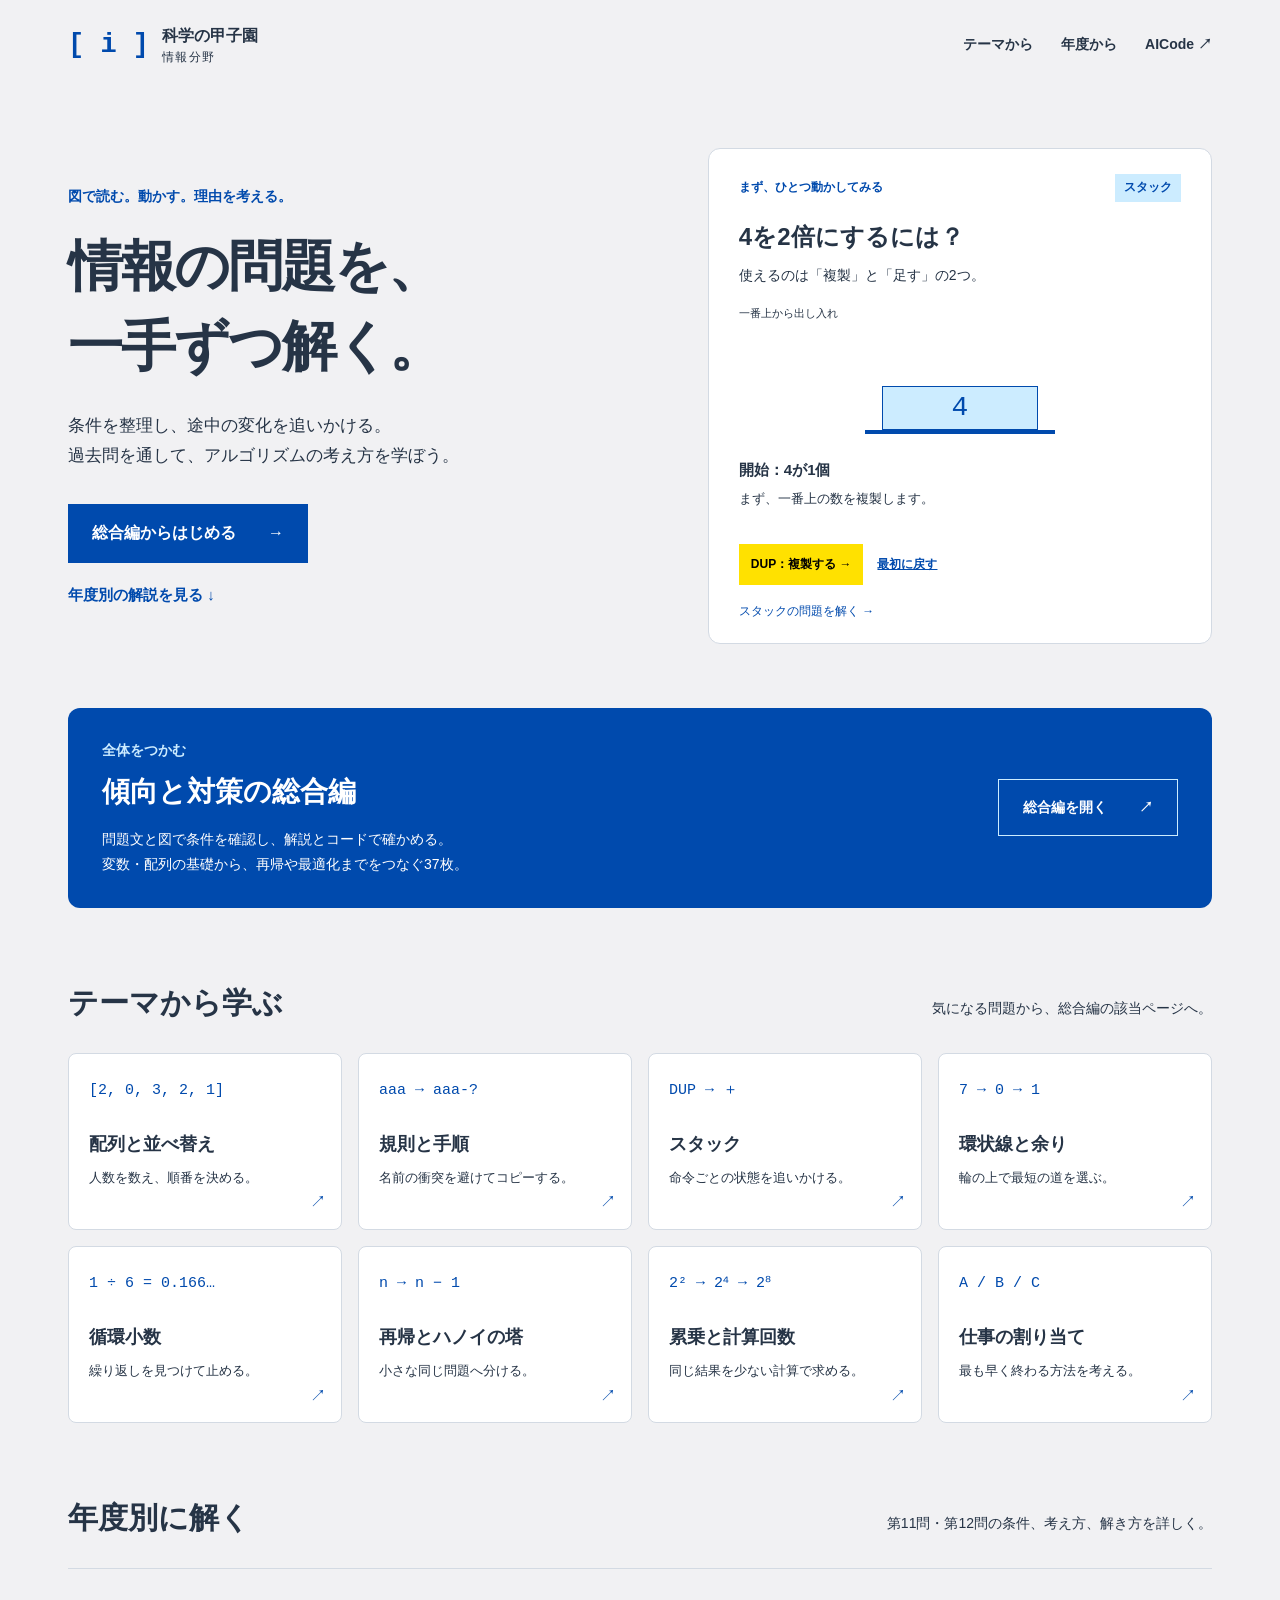
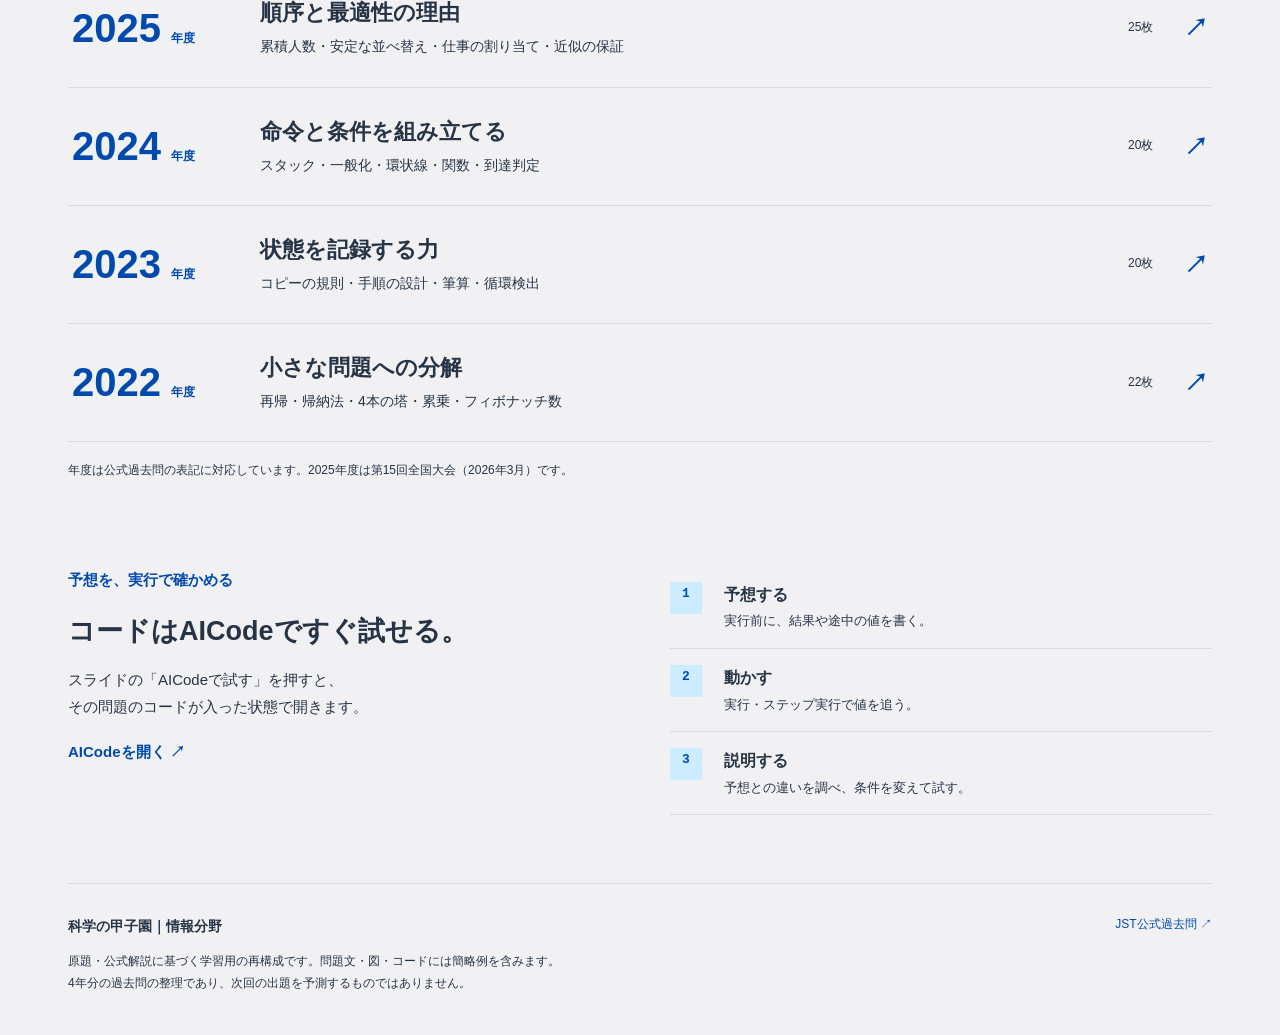
==== commit 5ea0bc29: "Create learning homepage with topic and annual navigation" ====
--- a/index.html
+++ b/index.html
@@ -1,40 +1,38 @@
-<!doctype html><html lang="ja"><head><meta charset="utf-8"><meta name="viewport" content="width=device-width,initial-scale=1"><title>科学の甲子園 情報｜図解と実行で学ぶ</title><link rel="preconnect" href="https://fonts.googleapis.com"><link rel="preconnect" href="https://fonts.gstatic.com" crossorigin><link href="https://fonts.googleapis.com/css2?family=M+PLUS+1p:wght@400;500;700;800&display=swap" rel="stylesheet"><style>
-:root{--bg:#F1F1F3;--surface:#FFFFFF;--ink:#333333;--sub:#4D4D4D;--dim:#737373;--line:#D9D9D9;--accent:#0071BC;--accent-deep:#004AAD;--accent-tint:#CCECFF;--signal:#E53760;--signal-deep:#B51F43;--signal-tint:#FCE7EC;--spark:#FFE100;--growth:#00B050;--ink-surface:#004AAD;--summary-surface:#3F3F3F;--on-dark:#FFFFFF;--accent-on-dark:#FFE100;--line-on-dark:#7296C6;--code-bg:#000000;--radius:2px;--ff:"M PLUS 1p","メイリオ","Meiryo","Hiragino Sans","Yu Gothic",sans-serif;--ff-en:"M PLUS 1p",Arial,sans-serif}
-*{box-sizing:border-box}html,body{margin:0;background:var(--bg);overflow:hidden}a{color:var(--accent-deep)}.s{position:absolute;top:50%;left:50%;width:960px;height:540px;transform:translate(-50%,-50%) scale(var(--k,1));transform-origin:center;background:var(--bg);color:var(--ink);font-family:var(--ff);visibility:hidden;opacity:0;padding:30px 42px 54px;display:flex;flex-direction:column}.s.active{visibility:visible;opacity:1}.ki{font-size:11px;color:var(--dim);margin:0 0 5px}h1{font-size:54px;line-height:1.35;font-weight:800;margin:40px 0 16px}h2{font-size:28px;font-weight:700;margin:0;padding-bottom:10px;border-bottom:1px solid var(--line);line-height:1.35}h3{font-size:20px;margin:10px 0}p{font-size:18px;line-height:1.65;margin:14px 0} .lead{font-size:20px;font-weight:700;margin:15px 0 18px;color:var(--accent-deep)}.body{flex:1;min-height:0}.pn{position:absolute;bottom:18px;right:22px;font-size:12px;color:var(--dim)}.source{position:absolute;bottom:42px;left:42px;max-width:750px;font-size:11px;color:var(--dim);line-height:1.4}.duo{display:grid;grid-template-columns:1fr 1fr;gap:30px;align-items:start}.flow{display:flex;gap:12px;align-items:center;margin:12px 0 20px}.node{flex:1;padding:16px 12px;background:var(--surface);border:1px solid var(--line);text-align:center;font-size:18px;line-height:1.6}.arrow{font-size:28px;color:var(--accent-deep);flex:0 0 auto}.ask{background:var(--spark);padding:12px 16px;font-size:18px;font-weight:700;margin-top:20px}.big{font-size:32px;font-weight:700;line-height:1.6;color:var(--accent-deep);margin:15px 0}.center{text-align:center}.array{margin:8px 0 18px}.arraylabel{font-size:16px;margin-bottom:9px}.cells{display:flex;gap:0}.cells>div{flex:1;text-align:center}.cells small{font-size:14px;display:block;color:var(--sub);height:22px}.cells b{display:block;border:1px solid var(--accent);background:var(--surface);padding:9px;font-size:23px}.codebox{background:var(--code-bg);color:var(--on-dark);border-radius:var(--radius);padding:14px 10px;font-size:16px;line-height:1.65;overflow:hidden}.codeline{display:flex;white-space:pre}.codeline i{color:var(--line);font-style:normal;text-align:right;width:26px;margin-right:13px;flex-shrink:0;user-select:none}.codeline code{font-family:Menlo,Consolas,monospace;font-size:16px}.body:has(.codebox)>.duo{grid-template-columns:515px 1fr;gap:26px}.body:has(.codebox) p{font-size:17px;margin:0 0 18px}.run{display:block;text-decoration:none;background:var(--accent-deep);color:var(--on-dark);padding:12px 16px;font-weight:700;font-size:18px;text-align:center}.copy{display:block;width:100%;margin:8px 0 18px;padding:7px;background:var(--surface);border:1px solid var(--line);font:16px var(--ff);cursor:pointer}.status{font-size:14px;color:var(--sub)}.stacks{display:flex;align-items:center;gap:12px;height:220px}.stackwrap{flex:1;text-align:center}.stack{height:158px;display:flex;flex-direction:column;justify-content:flex-end;gap:4px;padding:0 8px 5px;border-bottom:3px solid var(--accent)}.stack>div{padding:6px;background:var(--accent-tint);border:1px solid var(--accent);font-size:23px}.stackwrap p{font-size:16px;margin:8px 0}.folder{border:2px solid var(--accent);padding:24px;font-size:22px;min-height:155px;background:var(--surface)}.blank{border:1px dashed var(--sub);padding:9px;font-size:20px}.ring{height:290px;width:320px;position:relative;margin:auto}.orbit{position:absolute;left:30px;top:25px;width:230px;height:230px;border:3px solid var(--line);border-radius:50%}.ring>b{position:absolute;transform:translate(-50%,-50%);width:36px;height:36px;text-align:center;line-height:32px;background:var(--surface);border:2px solid var(--accent);border-radius:50%;font-size:20px}.ring>span{position:absolute;top:105px;left:104px;text-align:center;font-size:22px}.towerpanel{flex:1;text-align:center}.towers{display:flex;height:153px;gap:6px}.peg{position:relative;flex:1;border-bottom:3px solid var(--accent);height:125px}.rod{width:4px;height:105px;background:var(--line);position:absolute;bottom:0;left:50%}.disks{position:absolute;bottom:0;left:0;right:0;display:flex;flex-direction:column;align-items:center;gap:3px}.disks>div{height:25px;background:var(--accent-tint);border:1px solid var(--accent);font-size:16px}.peg>b{position:absolute;top:130px;left:44%;font-size:17px}.towerpanel p{font-size:16px}.calltree>div{padding:10px 18px;background:var(--surface);font-size:19px;border:1px solid var(--line);margin:6px 0}.calltree .indent{margin-left:65px;background:var(--accent-tint)}.formula{font-size:27px;line-height:1.8;margin:35px 0}.bars{margin:12px 0 20px}.barrow{display:flex;align-items:center;gap:12px;margin:12px 0;height:42px}.barrow>b{width:68px;flex-shrink:0;font-size:18px}.jobs{display:flex;height:40px;min-width:15px;border-bottom:1px solid var(--line)}.jobs span{display:flex;align-items:center;justify-content:center;border:1px solid var(--accent);background:var(--accent-tint);font-size:21px}.barrow em{font-size:16px;font-style:normal}.jobinput{display:flex;gap:12px}.jobinput span{border:1px solid var(--accent);padding:7px 25px;font-size:20px;background:var(--surface)}.years>div{display:grid;grid-template-columns:110px 1fr 1fr;gap:20px;align-items:center;border-bottom:1px solid var(--line);padding:13px 0;font-size:18px}.years b{font-size:28px;color:var(--accent-deep)}.weeks{display:flex;gap:0;margin:20px 0}.weeks>div{flex:1;padding:18px 15px;border:1px solid var(--line);background:var(--surface);min-height:190px}.weeks b{display:block;font-size:30px;color:var(--accent-deep)}.weeks strong{display:block;font-size:19px;margin:16px 0}.weeks span{font-size:17px}.ticket{border:1px dashed var(--sub);padding:12px 22px;background:var(--surface)}.coverwords{font-size:26px;color:var(--sub);margin:10px 0}.cover .lead{font-size:22px}.cover h1{margin-top:24px}.cover .ki{margin-top:0}.nav{position:fixed;bottom:5px;left:42px;display:flex;gap:6px;z-index:100}.nav button{font:18px var(--ff);border:1px solid var(--line);background:var(--surface);color:var(--ink);padding:3px 10px;cursor:pointer}.nav select{max-width:220px;border:1px solid var(--line);background:var(--surface);font:13px var(--ff)}button:focus-visible,a:focus-visible{outline:3px solid var(--accent)}@media print{html,body{overflow:visible}.s{position:relative;top:0;left:0;transform:none;visibility:visible;opacity:1;break-after:page}.nav{display:none}}
-.s:nth-of-type(8) .array{margin:3px 0 6px}.s:nth-of-type(8) .cells b{padding:5px}.s:nth-of-type(8) .arrow{font-size:20px;line-height:1}.s:nth-of-type(8) .ask{margin-top:12px}.s:nth-of-type(15) .stacks{height:180px}.s:nth-of-type(15) .stack{height:120px}.s:nth-of-type(16) .stacks{height:145px}.s:nth-of-type(16) .stack{height:110px}.s:nth-of-type(16) .body>p{margin-top:0;font-size:16px}.s:nth-of-type(23) .towers,.s:nth-of-type(24) .towers{height:132px}.s:nth-of-type(23) .peg,.s:nth-of-type(24) .peg{height:104px}.s:nth-of-type(23) .peg>b,.s:nth-of-type(24) .peg>b{top:109px}.s:nth-of-type(30) .barrow{height:32px;margin:10px 0}.s:nth-of-type(30) .jobs{height:30px;min-width:350px;border:1px dashed var(--line);background:var(--surface)}.s:nth-of-type(30) .barrow em{display:none}.quickrun{position:absolute;right:42px;top:31px;font-size:13px}.s:nth-of-type(25) .calltree>div{padding:8px 18px}.s:nth-of-type(3) .years>div{padding:11px 0}.s:nth-of-type(23) .ask,.s:nth-of-type(24) .ask{margin-top:10px}.annual-link{position:absolute;right:42px;top:30px;font-size:14px;font-weight:700}@media print{.annual-link{display:none}}</style></head><body><!-- kit:slide-zukai-kit v1.1 theme:F use:internal style:visual viz:high --><div class="s cover active" data-title="科学の甲子園情報の傾向と対策"><div class="ki">科学の甲子園｜情報</div><a class="annual-link" href="years/index.html">年度別の解説へ</a><h1>科学の甲子園<br>情報の傾向と対策</h1><div class="lead">問題を図で読み、コードで確かめる</div><div class="body"><div class="coverwords">配列　スタック　再帰　余り</div><p>2022〜2025年度の全国大会・情報8大問から</p></div><div class="source"></div><div class="pn">1 / 37</div></div>
-<div class="s normal" data-title="学習の方針"><div class="ki">科学の甲子園｜情報</div><a class="annual-link" href="years/index.html">年度別の解説へ</a><h2>学習の方針</h2><div class="lead">答えの予想と、そうなる理由をセットに</div><div class="body"><div class="flow"><div class="node">目的<br><strong>何を求める？</strong></div><span class="arrow">→</span><div class="node">条件<br><strong>何ができる？</strong></div><span class="arrow">→</span><div class="node">状態<br><strong>何が変わる？</strong></div></div><div class="ask">小さい例を紙で追う → AICodeで確認 → 違いを説明</div></div><div class="source"></div><div class="pn">2 / 37</div></div>
-<div class="s normal" data-title="4年分の出題地図"><div class="ki">科学の甲子園｜情報</div><a class="annual-link" href="years/index.html">年度別の解説へ</a><h2>4年分の出題地図</h2><div class="lead">題材は違っても、状態と手順を読み取る</div><div class="body"><div class="years"><div><b>2022</b><span>ハノイの塔／つくばの塔</span><span>累乗／フィボナッチ数</span></div><div><b>2023</b><span>ファイルのコピー</span><span>逆数の小数表示</span></div><div><b>2024</b><span>スタックマシン</span><span>山手線の移動</span></div><div><b>2025</b><span>得点の並べ替え</span><span>3台の機械への割り当て</span></div></div><p>共通する練習：具体例を追う → 手順にする → 正しさや速さを説明する</p></div><div class="source">公式過去問の年度表記。4年8大問からの整理であり、次回・予選の出題予測ではありません。</div><div class="pn">3 / 37</div></div>
-<div class="s normal" data-title="コードを動かす入口"><div class="ki">科学の甲子園｜情報</div><a class="annual-link" href="years/index.html">年度別の解説へ</a><h2>コードを動かす入口</h2><div class="lead">各問題のリンクに、その問題のPythonコードを入れてあります</div><div class="body"><div class="flow"><div class="node">① 出力を予想</div><span class="arrow">→</span><div class="node">② AICodeで試す</div><span class="arrow">→</span><div class="node">③ 実行／ステップ実行</div></div><p>リンク先では「実行」で結果を、「ステップ実行」で途中の値を確認します。</p><p>同じコードを手元に残す場合は「コードをコピー」を使います。</p><div class="ask">最初はAIに答えを聞かず、予想と実行結果を比べよう</div></div><div class="source">AICode：itou-daiki.github.io/AICode/｜接続にはインターネットが必要です。</div><div class="pn">4 / 37</div></div>
-<div class="s normal" data-title="変数と代入"><div class="ki">科学の甲子園｜情報</div><a class="annual-link" href="years/index.html">年度別の解説へ</a><h2>変数と代入</h2><div class="lead">変数は今の値を保存する場所</div><div class="body"><div class="duo"><div><div class="flow"><div class="node">x = 3<br><b>x：3</b></div><span class="arrow">→</span><div class="node">x = x + 1<br><b>x：4</b></div></div></div><div><div class="big">3 + 1 → 4</div><p>右側の計算をして、左側に入れ直します。</p><p>代入は <b>=</b>、等しいかの判定は <b>==</b>。</p></div></div></div><div class="source"></div><div class="pn">5 / 37</div></div>
-<div class="s normal" data-title="練習1｜偶数の合計"><div class="ki">科学の甲子園｜情報</div><a class="annual-link" href="years/index.html">年度別の解説へ</a><h2>練習1｜偶数の合計</h2><div class="lead">1〜4のうち、偶数だけを足すといくつ？</div><div class="body"><div class="duo"><div><div class="codebox"><span class="codeline"><i>1</i><code>total = 0</code></span><span class="codeline"><i>2</i><code>for x in range(1, 5):</code></span><span class="codeline"><i>3</i><code>    if x % 2 == 0:</code></span><span class="codeline"><i>4</i><code>        total = total + x</code></span><span class="codeline"><i>5</i><code>    print(x, total)</code></span><span class="codeline"><i>6</i><code>print(&quot;合計&quot;, total)</code></span></div></div><div><p><b>目的：</b>偶数だけを合計します。<br><b>条件：</b>% は余り、rangeの末尾5は含みません。</p><a class="run" target="_blank" rel="noopener" href="https://itou-daiki.github.io/AICode/index.html#s=pdG90YWwgPSAwCmZvciB4IGluIHJhbmdlKDEsIDUpOgogICAgaWYgeCAlIDIgPT0gMDoKICAgICAgICB0b3RhbCA9IHRvdGFsICsgeAogICAgcHJpbnQoeCwgdG90YWwpCnByaW50KCLlkIjoqIgiLCB0b3RhbCkK">AICodeで試す ↗</a><button class="copy" data-code="sum">コードをコピー</button><p><b>考えること：</b>xが奇数のとき、totalは変わる？</p><div class="status" aria-live="polite"></div></div></div></div><div class="source"></div><div class="pn">6 / 37</div></div>
-<div class="s normal" data-title="合計の変化"><div class="ki">科学の甲子園｜情報</div><a class="annual-link" href="years/index.html">年度別の解説へ</a><h2>合計の変化</h2><div class="lead">条件に合わない回も、値を記録</div><div class="body"><div class="flow"><div class="node">x：1<br>total：0</div><span class="arrow">→</span><div class="node">x：2<br>total：2</div><span class="arrow">→</span><div class="node">x：3<br>total：2</div><span class="arrow">→</span><div class="node">x：4<br>total：6</div></div><div class="ask">x % 2 == 1 に変えたら？　実行前に予想しよう</div></div><div class="source">練習用の例。答えは6。条件を奇数に変えると4。</div><div class="pn">7 / 37</div></div>
-<div class="s normal" data-title="問題2｜得点の集計"><div class="ki">科学の甲子園｜情報</div><a class="annual-link" href="years/index.html">年度別の解説へ</a><h2>問題2｜得点の集計</h2><div class="lead">5人の得点から、各得点の人数を求めたい</div><div class="body"><div class="array"><div class="arraylabel">入力：番号0〜4の得点</div><div class="cells"><div><small>0</small><b>2</b></div><div><small>1</small><b>0</b></div><div><small>2</small><b>3</b></div><div><small>3</small><b>2</b></div><div><small>4</small><b>1</b></div></div></div><div class="arrow center">↓</div><div class="array"><div class="arraylabel">出力：0点・1点・2点・3点の人数</div><div class="cells"><div><small>0</small><b>?</b></div><div><small>1</small><b>?</b></div><div><small>2</small><b>?</b></div><div><small>3</small><b>?</b></div></div></div><div class="ask">得点2を読んだら、どの箱を1増やす？</div><a class="quickrun" target="_blank" rel="noopener" href="https://itou-daiki.github.io/AICode/index.html#s=pc2NvcmUgPSBbMiwgMCwgMywgMiwgMV0KY291bnQgPSBbMCwgMCwgMCwgMF0KZm9yIHBvaW50IGluIHNjb3JlOgogICAgY291bnRbcG9pbnRdICs9IDEKICAgIHByaW50KHBvaW50LCBjb3VudCkKcHJpbnQoIuS6uuaVsCIsIGNvdW50KQo">この問題をAICodeで試す ↗</a></div><div class="source">原題：2025年度 第11問・問題冊子 p.50–52｜数値を小さくした学習用の例</div><div class="pn">8 / 37</div></div>
-<div class="s normal" data-title="配列の番号と値"><div class="ki">科学の甲子園｜情報</div><a class="annual-link" href="years/index.html">年度別の解説へ</a><h2>配列の番号と値</h2><div class="lead">「誰の得点か」と「何点か」は別の情報</div><div class="body"><div class="duo"><div><div class="array"><div class="arraylabel">score[3] = 2：番号3の人は2点</div><div class="cells"><div><small>0</small><b>2</b></div><div><small>1</small><b>0</b></div><div><small>2</small><b>3</b></div><div><small>3</small><b>2</b></div><div><small>4</small><b>1</b></div></div></div></div><div><div class="array"><div class="arraylabel">count[2] = 2：2点の人は2人</div><div class="cells"><div><small>0</small><b>1</b></div><div><small>1</small><b>1</b></div><div><small>2</small><b>2</b></div><div><small>3</small><b>1</b></div></div></div></div></div><p>scoreの添字は人の番号。countの添字は得点です。</p><div class="flow"><div class="node">人の番号 3</div><span class="arrow">→</span><div class="node">得点 2</div><span class="arrow">→</span><div class="node">人数の箱 count[2]</div></div></div><div class="source">原題：2025年度 第11問・問題冊子 p.50–52｜数値を小さくした学習用の例</div><div class="pn">9 / 37</div></div>
-<div class="s normal" data-title="得点の集計コード"><div class="ki">科学の甲子園｜情報</div><a class="annual-link" href="years/index.html">年度別の解説へ</a><h2>得点の集計コード</h2><div class="lead">得点を箱の番号として使う</div><div class="body"><div class="duo"><div><div class="codebox"><span class="codeline"><i>1</i><code>score = [2, 0, 3, 2, 1]</code></span><span class="codeline"><i>2</i><code>count = [0, 0, 0, 0]</code></span><span class="codeline"><i>3</i><code>for point in score:</code></span><span class="codeline"><i>4</i><code>    count[point] += 1</code></span><span class="codeline"><i>5</i><code>    print(point, count)</code></span><span class="codeline"><i>6</i><code>print(&quot;人数&quot;, count)</code></span></div></div><div><p><b>予想：</b>最後のcountを4つ書いてから実行。</p><a class="run" target="_blank" rel="noopener" href="https://itou-daiki.github.io/AICode/index.html#s=pc2NvcmUgPSBbMiwgMCwgMywgMiwgMV0KY291bnQgPSBbMCwgMCwgMCwgMF0KZm9yIHBvaW50IGluIHNjb3JlOgogICAgY291bnRbcG9pbnRdICs9IDEKICAgIHByaW50KHBvaW50LCBjb3VudCkKcHJpbnQoIuS6uuaVsCIsIGNvdW50KQo">AICodeで試す ↗</a><button class="copy" data-code="count">コードをコピー</button><p><b>確認：</b>[1, 1, 2, 1]になる理由を、2点の箱に注目して説明。</p><div class="status" aria-live="polite"></div></div></div></div><div class="source">原題：2025年度 第11問・問題冊子 p.50–52｜数値を小さくした学習用の例</div><div class="pn">10 / 37</div></div>
-<div class="s normal" data-title="累積人数と同点の順番"><div class="ki">科学の甲子園｜情報</div><a class="annual-link" href="years/index.html">年度別の解説へ</a><h2>累積人数と同点の順番</h2><div class="lead">「その点以上」の人数は、高い点から足す</div><div class="body"><div class="flow"><div class="node">3点以上<br><b>1人</b></div><span class="arrow">→</span><div class="node">2点以上<br><b>1 + 2 = 3人</b></div><span class="arrow">→</span><div class="node">1点以上<br><b>3 + 1 = 4人</b></div><span class="arrow">→</span><div class="node">0点以上<br><b>4 + 1 = 5人</b></div></div><div class="array"><div class="arraylabel">高得点順の人の番号：同点の0番と3番は番号順を保つ</div><div class="cells"><div><small>0</small><b>2</b></div><div><small>1</small><b>0</b></div><div><small>2</small><b>3</b></div><div><small>3</small><b>4</b></div><div><small>4</small><b>1</b></div></div></div><p>同じ値の人の元の順番を保つ並べ替えを「安定な並べ替え」と呼びます。</p></div><div class="source">原題：2025年度 第11問・問題冊子 p.50–52｜数値を小さくした学習用の例</div><div class="pn">11 / 37</div></div>
-<div class="s normal" data-title="並べ替え結果の確認"><div class="ki">科学の甲子園｜情報</div><a class="annual-link" href="years/index.html">年度別の解説へ</a><h2>並べ替え結果の確認</h2><div class="lead">高い得点を先に、同点なら番号の小さい人を先に</div><div class="body"><div class="duo"><div><div class="codebox"><span class="codeline"><i>1</i><code>score = [2, 0, 3, 2, 1]</code></span><span class="codeline"><i>2</i><code>order = []</code></span><span class="codeline"><i>3</i><code>for point in range(3, -1, -1):</code></span><span class="codeline"><i>4</i><code>    for person in range(len(score)):</code></span><span class="codeline"><i>5</i><code>        if score[person] == point:</code></span><span class="codeline"><i>6</i><code>            order.append(person)</code></span><span class="codeline"><i>7</i><code>print(order)</code></span></div></div><div><p><b>目的：</b>人の番号を順に並べます。</p><a class="run" target="_blank" rel="noopener" href="https://itou-daiki.github.io/AICode/index.html#s=[base64]">AICodeで試す ↗</a><button class="copy" data-code="sort">コードをコピー</button><p><b>観察：</b>2点の0番・3番の順を確認。これは理解用の簡単な方法です。原題の効率的な方法と比較しましょう。</p><div class="status" aria-live="polite"></div></div></div></div><div class="source">原題：2025年度 第11問・問題冊子 p.50–52｜数値を小さくした学習用の例</div><div class="pn">12 / 37</div></div>
-<div class="s normal" data-title="問題3｜ファイルのコピー"><div class="ki">科学の甲子園｜情報</div><a class="annual-link" href="years/index.html">年度別の解説へ</a><h2>問題3｜ファイルのコピー</h2><div class="lead">同じ名前のファイルを消さずに、コピーを追加したい</div><div class="body"><div class="duo"><div><div class="folder"><b>コピー元</b><p>aaa</p></div></div><div><div class="folder"><b>コピー先</b><p>aaa　aaa-2　aaa-4</p><div class="blank">新しい名前：？</div></div></div></div><p>別フォルダへのコピーです。元の名前があれば、-2、-3…の順に空きを探します。</p><div class="ask">コピー先に追加される名前は？　元のaaaは残る？</div><a class="quickrun" target="_blank" rel="noopener" href="https://itou-daiki.github.io/AICode/index.html#s=[base64]">この問題をAICodeで試す ↗</a></div><div class="source">原題：2023年度 第11問・問題冊子 p.44–46｜数値を小さくした学習用の例</div><div class="pn">13 / 37</div></div>
-<div class="s normal" data-title="名前の衝突を避ける手順"><div class="ki">科学の甲子園｜情報</div><a class="annual-link" href="years/index.html">年度別の解説へ</a><h2>名前の衝突を避ける手順</h2><div class="lead">空いている最小の番号を選ぶ</div><div class="body"><div class="duo"><div><div class="codebox"><span class="codeline"><i>1</i><code>existing = [&quot;aaa&quot;, &quot;aaa-2&quot;, &quot;aaa-4&quot;]</code></span><span class="codeline"><i>2</i><code>name = &quot;aaa&quot;</code></span><span class="codeline"><i>3</i><code>new = name</code></span><span class="codeline"><i>4</i><code>n = 2</code></span><span class="codeline"><i>5</i><code>while new in existing:</code></span><span class="codeline"><i>6</i><code>    new = name + &quot;-&quot; + str(n)</code></span><span class="codeline"><i>7</i><code>    n += 1</code></span><span class="codeline"><i>8</i><code>existing.append(new)</code></span><span class="codeline"><i>9</i><code>print(new)</code></span><span class="codeline"><i>10</i><code>print(existing)</code></span></div></div><div><p><b>答え：</b>aaa-3を追加。aaa-4があっても、空いた3を選びます。</p><a class="run" target="_blank" rel="noopener" href="https://itou-daiki.github.io/AICode/index.html#s=[base64]">AICodeで試す ↗</a><button class="copy" data-code="file">コードをコピー</button><p><b>別の条件：</b>同じフォルダではまず -c を付けます。規則が変わるので分けて考えます。</p><div class="status" aria-live="polite"></div></div></div></div><div class="source">原題：2023年度 第11問・問題冊子 p.44–46｜数値を小さくした学習用の例</div><div class="pn">14 / 37</div></div>
-<div class="s normal" data-title="問題4｜スタックの命令"><div class="ki">科学の甲子園｜情報</div><a class="annual-link" href="years/index.html">年度別の解説へ</a><h2>問題4｜スタックの命令</h2><div class="lead">かけ算命令なしで、最初の数nを3倍にしたい</div><div class="body"><div class="stacks"><div class="stackwrap"><div class="stack"><div>n</div></div><p>開始</p></div><span class="arrow">→</span><div class="stackwrap"><div class="stack"><div>3n</div></div><p>目標</p></div></div><p><b>DUP：</b>一番上を複製。<b>＋：</b>上の2個を取り出し、和を積みます。</p><div class="ask">DUPと＋だけで、最後に3nを1個残すには？</div><a class="quickrun" target="_blank" rel="noopener" href="https://itou-daiki.github.io/AICode/index.html#s=[base64]">この問題をAICodeで試す ↗</a></div><div class="source">原題：2024年度 第11問・問題冊子 p.56–57｜数値を小さくした学習用の例</div><div class="pn">15 / 37</div></div>
-<div class="s normal" data-title="スタックの出し入れ"><div class="ki">科学の甲子園｜情報</div><a class="annual-link" href="years/index.html">年度別の解説へ</a><h2>スタックの出し入れ</h2><div class="lead">最後に積んだものを、最初に取り出す</div><div class="body"><div class="stacks"><div class="stackwrap"><div class="stack"><div>5</div></div><p>開始</p></div><span class="arrow">→</span><div class="stackwrap"><div class="stack"><div>5</div><div>5</div></div><p>DUP</p></div><span class="arrow">→</span><div class="stackwrap"><div class="stack"><div>10</div></div><p>＋</p></div></div><div class="duo"><div><p>一番上が出入口。途中の値を直接取り出すことはできません。</p></div><div><div class="array"><div class="arraylabel">Pythonのリスト：右端が一番上</div><div class="cells"><div><small>0</small><b>5</b></div><div><small>1</small><b>5</b></div></div></div></div></div><p>appendで積み、popで一番上を取り出します。</p></div><div class="source">原題：2024年度 第11問・問題冊子 p.56–57｜数値を小さくした学習用の例</div><div class="pn">16 / 37</div></div>
-<div class="s normal" data-title="3倍を作る4命令"><div class="ki">科学の甲子園｜情報</div><a class="annual-link" href="years/index.html">年度別の解説へ</a><h2>3倍を作る4命令</h2><div class="lead">DUP → DUP → ＋ → ＋</div><div class="body"><div class="stacks"><div class="stackwrap"><div class="stack"><div>n</div></div><p>開始</p></div><span class="arrow">→</span><div class="stackwrap"><div class="stack"><div>n</div><div>n</div></div><p>複製</p></div><span class="arrow">→</span><div class="stackwrap"><div class="stack"><div>n</div><div>n</div><div>n</div></div><p>もう一度複製</p></div><span class="arrow">→</span><div class="stackwrap"><div class="stack"><div>2n</div><div>n</div></div><p>上の2個を足す</p></div><span class="arrow">→</span><div class="stackwrap"><div class="stack"><div>3n</div></div><p>残りを足す</p></div></div><div class="ask">n = 4 なら、各段階の一番上はいくつ？</div></div><div class="source">原題：2024年度 第11問・問題冊子 p.56–57｜数値を小さくした学習用の例</div><div class="pn">17 / 37</div></div>
-<div class="s normal" data-title="スタックの実行"><div class="ki">科学の甲子園｜情報</div><a class="annual-link" href="years/index.html">年度別の解説へ</a><h2>スタックの実行</h2><div class="lead">リストの右端だけを使って、命令を再現</div><div class="body"><div class="duo"><div><div class="codebox"><span class="codeline"><i>1</i><code>stack = [4]</code></span><span class="codeline"><i>2</i><code>commands = [&quot;DUP&quot;, &quot;DUP&quot;, &quot;+&quot;, &quot;+&quot;]</code></span><span class="codeline"><i>3</i><code>for command in commands:</code></span><span class="codeline"><i>4</i><code>    if command == &quot;DUP&quot;:</code></span><span class="codeline"><i>5</i><code>        stack.append(stack[-1])</code></span><span class="codeline"><i>6</i><code>    else:</code></span><span class="codeline"><i>7</i><code>        b = stack.pop()</code></span><span class="codeline"><i>8</i><code>        a = stack.pop()</code></span><span class="codeline"><i>9</i><code>        stack.append(a + b)</code></span><span class="codeline"><i>10</i><code>    print(command, stack)</code></span></div></div><div><p><b>予想：</b>最後は[12]。途中のリストも書きます。</p><a class="run" target="_blank" rel="noopener" href="https://itou-daiki.github.io/AICode/index.html#s=[base64]">AICodeで試す ↗</a><button class="copy" data-code="stack">コードをコピー</button><p><b>試す：</b>最初の4を7に変更。命令の順番を変えると何が起きる？</p><div class="status" aria-live="polite"></div></div></div></div><div class="source">原題：2024年度 第11問・問題冊子 p.56–57｜数値を小さくした学習用の例</div><div class="pn">18 / 37</div></div>
-<div class="s normal" data-title="問題5｜環状線の移動"><div class="ki">科学の甲子園｜情報</div><a class="annual-link" href="years/index.html">年度別の解説へ</a><h2>問題5｜環状線の移動</h2><div class="lead">駅0から駅6へ、早い方向を選びたい</div><div class="body"><div class="duo"><div><div class="ring"><div class="orbit"></div><b style="left:145.0px;top:25.0px">0</b><b style="left:226.31727983645294px;top:58.68272016354703px">1</b><b style="left:260.0px;top:140.0px">2</b><b style="left:226.31727983645297px;top:221.31727983645294px">3</b><b style="left:145.0px;top:255.0px">4</b><b style="left:63.682720163547046px;top:221.317279836453px">5</b><b style="left:30.0px;top:140.00000000000003px">6</b><b style="left:63.68272016354702px;top:58.68272016354706px">7</b><span>1区間<br>2分</span></div></div><div><p>駅は0〜7の8駅。隣の駅まで2分です。両方向に進めます。</p><p>乗り換え・待ち時間は考えません。</p><div class="ask">2つの道をたどり、区間数と時間を比べよう</div></div></div><a class="quickrun" target="_blank" rel="noopener" href="https://itou-daiki.github.io/AICode/index.html#s=pZGVmIHRpbWUoeCwgeSk6CiAgICBkID0gKHkgLSB4KSAlIDgKICAgIHJldHVybiBtaW4oZCwgOCAtIGQpICogMgoKcHJpbnQodGltZSgwLCA2KSkKcHJpbnQodGltZSg2LCAwKSkKcHJpbnQodGltZSgzLCAzKSkK">この問題をAICodeで試す ↗</a></div><div class="source">原題：2024年度 第12問・問題冊子 p.58–60｜数値を小さくした学習用の例。原題30駅を8駅に簡略化。</div><div class="pn">19 / 37</div></div>
-<div class="s normal" data-title="環状線の距離と余り"><div class="ki">科学の甲子園｜情報</div><a class="annual-link" href="years/index.html">年度別の解説へ</a><h2>環状線の距離と余り</h2><div class="lead">端の7を越えると0に戻る</div><div class="body"><div class="duo"><div><div class="codebox"><span class="codeline"><i>1</i><code>def time(x, y):</code></span><span class="codeline"><i>2</i><code>    d = (y - x) % 8</code></span><span class="codeline"><i>3</i><code>    return min(d, 8 - d) * 2</code></span><span class="codeline"><i>4</i><code></code></span><span class="codeline"><i>5</i><code>print(time(0, 6))</code></span><span class="codeline"><i>6</i><code>print(time(6, 0))</code></span><span class="codeline"><i>7</i><code>print(time(3, 3))</code></span></div></div><div><p><b>0 → 6：</b>一方向は6区間、逆は2区間。最短4分。</p><a class="run" target="_blank" rel="noopener" href="https://itou-daiki.github.io/AICode/index.html#s=pZGVmIHRpbWUoeCwgeSk6CiAgICBkID0gKHkgLSB4KSAlIDgKICAgIHJldHVybiBtaW4oZCwgOCAtIGQpICogMgoKcHJpbnQodGltZSgwLCA2KSkKcHJpbnQodGltZSg2LCAwKSkKcHJpbnQodGltZSgzLCAzKSkK">AICodeで試す ↗</a><button class="copy" data-code="ring">コードをコピー</button><p><b>考えること：</b>同じ駅なら0分。駅番号の差が負でも、% 8で環の距離に直せます。</p><div class="status" aria-live="polite"></div></div></div></div><div class="source">原題：2024年度 第12問・問題冊子 p.58–60｜数値を小さくした学習用の例</div><div class="pn">20 / 37</div></div>
-<div class="s normal" data-title="問題6｜小数の繰り返し"><div class="ki">科学の甲子園｜情報</div><a class="annual-link" href="years/index.html">年度別の解説へ</a><h2>問題6｜小数の繰り返し</h2><div class="lead">1 ÷ 6 の小数が、どこから繰り返すか知りたい</div><div class="body"><div class="flow"><div class="node">余り1<br>10 ÷ 6</div><span class="arrow">→</span><div class="node">小数の桁1<br>余り4</div><span class="arrow">→</span><div class="node">40 ÷ 6<br>桁6・余り4</div></div><div class="big center">0.1 6 6 6 …</div><div class="ask">終わらない計算を、何を記録すれば止められる？</div><a class="quickrun" target="_blank" rel="noopener" href="https://itou-daiki.github.io/AICode/index.html#s=[base64]">この問題をAICodeで試す ↗</a></div><div class="source">原題：2023年度 第12問・問題冊子 p.48–50｜数値を小さくした学習用の例</div><div class="pn">21 / 37</div></div>
-<div class="s normal" data-title="同じ余りから同じ続き"><div class="ki">科学の甲子園｜情報</div><a class="annual-link" href="years/index.html">年度別の解説へ</a><h2>同じ余りから同じ続き</h2><div class="lead">余りを記録すれば、繰り返しの開始位置がわかる</div><div class="body"><div class="duo"><div><div class="codebox"><span class="codeline"><i>1</i><code>d = 6</code></span><span class="codeline"><i>2</i><code>r = 1</code></span><span class="codeline"><i>3</i><code>seen = {}</code></span><span class="codeline"><i>4</i><code>digits = []</code></span><span class="codeline"><i>5</i><code>while r != 0 and r not in seen:</code></span><span class="codeline"><i>6</i><code>    seen[r] = len(digits)</code></span><span class="codeline"><i>7</i><code>    digits.append((r * 10) // d)</code></span><span class="codeline"><i>8</i><code>    r = (r * 10) % d</code></span><span class="codeline"><i>9</i><code>print(&quot;桁&quot;, digits)</code></span><span class="codeline"><i>10</i><code>print(&quot;繰返し開始&quot;, seen.get(r))</code></span></div></div><div><p><b>1/6：</b>桁[1, 6]、繰返し開始1。位置0の1の後から6が繰り返します。</p><a class="run" target="_blank" rel="noopener" href="https://itou-daiki.github.io/AICode/index.html#s=[base64]">AICodeで試す ↗</a><button class="copy" data-code="decimal">コードをコピー</button><p><b>試す：</b>d = 8なら余り0で終了。seenは「余り→初登場の位置」を保存する辞書です。</p><div class="status" aria-live="polite"></div></div></div></div><div class="source">原題：2023年度 第12問・問題冊子 p.48–50｜数値を小さくした学習用の例</div><div class="pn">22 / 37</div></div>
-<div class="s normal" data-title="問題7｜ハノイの塔"><div class="ki">科学の甲子園｜情報</div><a class="annual-link" href="years/index.html">年度別の解説へ</a><h2>問題7｜ハノイの塔</h2><div class="lead">3枚の円盤を、AからCへ全部移したい</div><div class="body"><div class="flow"><div class="towerpanel"><div class="towers"><div class="peg"><div class="rod"></div><div class="disks"><div style="width:38px">1</div><div style="width:56px">2</div><div style="width:74px">3</div></div><b>A</b></div><div class="peg"><div class="rod"></div><div class="disks"></div><b>B</b></div><div class="peg"><div class="rod"></div><div class="disks"></div><b>C</b></div></div><p>開始：Aに3枚</p></div><span class="arrow">→</span><div class="towerpanel"><div class="towers"><div class="peg"><div class="rod"></div><div class="disks"></div><b>A</b></div><div class="peg"><div class="rod"></div><div class="disks"></div><b>B</b></div><div class="peg"><div class="rod"></div><div class="disks"><div style="width:38px">1</div><div style="width:56px">2</div><div style="width:74px">3</div></div><b>C</b></div></div><p>目標：Cに3枚</p></div></div><p>棒はA・B・C。1回に一番上の1枚だけ移します。大きい円盤は小さい円盤の上に置けません。</p><div class="ask">最大の3を動かす前に、1と2はどこに必要？</div><a class="quickrun" target="_blank" rel="noopener" href="https://itou-daiki.github.io/AICode/index.html#s=[base64]">この問題をAICodeで試す ↗</a></div><div class="source">原題：2022年度 第11問・問題冊子 p.50–53｜数値を小さくした学習用の例</div><div class="pn">23 / 37</div></div>
-<div class="s normal" data-title="大きな問題を小さく分ける"><div class="ki">科学の甲子園｜情報</div><a class="annual-link" href="years/index.html">年度別の解説へ</a><h2>大きな問題を小さく分ける</h2><div class="lead">最大の円盤を動かすため、上の2枚を一時避難</div><div class="body"><div class="flow"><div class="towerpanel"><div class="towers"><div class="peg"><div class="rod"></div><div class="disks"><div style="width:74px">3</div></div><b>A</b></div><div class="peg"><div class="rod"></div><div class="disks"><div style="width:38px">1</div><div style="width:56px">2</div></div><b>B</b></div><div class="peg"><div class="rod"></div><div class="disks"></div><b>C</b></div></div><p>① 上の2枚 A→B</p></div><span class="arrow">→</span><div class="towerpanel"><div class="towers"><div class="peg"><div class="rod"></div><div class="disks"></div><b>A</b></div><div class="peg"><div class="rod"></div><div class="disks"><div style="width:38px">1</div><div style="width:56px">2</div></div><b>B</b></div><div class="peg"><div class="rod"></div><div class="disks"><div style="width:74px">3</div></div><b>C</b></div></div><p>② 最大の1枚 A→C</p></div><span class="arrow">→</span><div class="towerpanel"><div class="towers"><div class="peg"><div class="rod"></div><div class="disks"></div><b>A</b></div><div class="peg"><div class="rod"></div><div class="disks"></div><b>B</b></div><div class="peg"><div class="rod"></div><div class="disks"><div style="width:38px">1</div><div style="width:56px">2</div><div style="width:74px">3</div></div><b>C</b></div></div><p>③ 上の2枚 B→C</p></div></div><p>「2枚を移す」も、同じ規則の小さなハノイの塔です。</p><div class="ask">小さな同じ問題に分けて解く考え方が「再帰」</div></div><div class="source">原題：2022年度 第11問・問題冊子 p.50–53｜数値を小さくした学習用の例</div><div class="pn">24 / 37</div></div>
-<div class="s normal" data-title="再帰の呼び出しと戻り"><div class="ki">科学の甲子園｜情報</div><a class="annual-link" href="years/index.html">年度別の解説へ</a><h2>再帰の呼び出しと戻り</h2><div class="lead">2枚の仕事を、1枚の仕事へ分ける</div><div class="body"><div class="calltree"><div>hanoi(2, A, C, B)</div><div class="indent">① hanoi(1, A, B, C) → 円盤1：A→B → 戻る</div><div class="indent">② 円盤2：A→C</div><div class="indent">③ hanoi(1, B, C, A) → 円盤1：B→C → 戻る</div><div>2枚の仕事が完了 → 呼び出した所へ戻る</div></div><p>大きい仕事は途中で待機します。小さい仕事が終わると、待っていた続きへ戻ります。</p></div><div class="source">原題：2022年度 第11問・問題冊子 p.50–53｜数値を小さくした学習用の例</div><div class="pn">25 / 37</div></div>
-<div class="s normal" data-title="再帰のコードと停止条件"><div class="ki">科学の甲子園｜情報</div><a class="annual-link" href="years/index.html">年度別の解説へ</a><h2>再帰のコードと停止条件</h2><div class="lead">1枚なら直接移す。それ以外は3つの仕事に分ける</div><div class="body"><div class="duo"><div><div class="codebox"><span class="codeline"><i>1</i><code>def hanoi(n, src, dst, spare):</code></span><span class="codeline"><i>2</i><code>    if n == 1:</code></span><span class="codeline"><i>3</i><code>        print(n, src, &quot;-&gt;&quot;, dst)</code></span><span class="codeline"><i>4</i><code>        return</code></span><span class="codeline"><i>5</i><code>    hanoi(n - 1, src, spare, dst)</code></span><span class="codeline"><i>6</i><code>    print(n, src, &quot;-&gt;&quot;, dst)</code></span><span class="codeline"><i>7</i><code>    hanoi(n - 1, spare, dst, src)</code></span><span class="codeline"><i>8</i><code></code></span><span class="codeline"><i>9</i><code>hanoi(3, &quot;A&quot;, &quot;C&quot;, &quot;B&quot;)</code></span></div></div><div><p><b>前提：</b>nは1以上。まず末尾をn = 2にして、3手を紙の図と照合。</p><a class="run" target="_blank" rel="noopener" href="https://itou-daiki.github.io/AICode/index.html#s=[base64]">AICodeで試す ↗</a><button class="copy" data-code="hanoi">コードをコピー</button><p><b>確認：</b>n = 3では7手。1枚で止まる条件と、nが1ずつ減ることの両方が必要です。</p><div class="status" aria-live="polite"></div></div></div></div><div class="source">原題：2022年度 第11問・問題冊子 p.50–53｜数値を小さくした学習用の例</div><div class="pn">26 / 37</div></div>
-<div class="s normal" data-title="最小回数の理由"><div class="ki">科学の甲子園｜情報</div><a class="annual-link" href="years/index.html">年度別の解説へ</a><h2>最小回数の理由</h2><div class="lead">最大円盤の前と後に、小さい塔の移動が必要</div><div class="body"><div class="flow"><div class="node">上のn−1枚<br>T(n−1)手</div><span class="arrow">→</span><div class="node">最大の1枚<br>1手</div><span class="arrow">→</span><div class="node">上のn−1枚<br>T(n−1)手</div></div><div class="big center">T(n) = 2T(n−1) + 1</div><p>T(1)=1から、1枚→1手、2枚→3手、3枚→7手。下限と同じ回数の手順があるので最小です。</p></div><div class="source">原題：2022年度 第11問・問題冊子 p.50–53｜数値を小さくした学習用の例｜発展：帰納法では「1枚」と「n−1枚からn枚」を確認。</div><div class="pn">27 / 37</div></div>
-<div class="s normal" data-title="問題8｜累乗の計算"><div class="ki">科学の甲子園｜情報</div><a class="annual-link" href="years/index.html">年度別の解説へ</a><h2>問題8｜累乗の計算</h2><div class="lead">2の8乗を、少ないかけ算で求めたい</div><div class="body"><div class="duo"><div><div class="formula">2×2×2×2×2×2×2×2</div><p>同じ数を繰り返しかける方法</p></div><div><div class="flow"><div class="node">2² = 4</div><span class="arrow">→</span><div class="node">2⁴ = 4²</div><span class="arrow">→</span><div class="node">2⁸ = 16²</div></div></div></div><div class="ask">指数が偶数なら半分にできる。奇数ならどうする？</div><a class="quickrun" target="_blank" rel="noopener" href="https://itou-daiki.github.io/AICode/index.html#s=[base64]">この問題をAICodeで試す ↗</a></div><div class="source">原題：2022年度 第12問・問題冊子 p.54–55｜数値を小さくした学習用の例。累乗部分の導入例。</div><div class="pn">28 / 37</div></div>
-<div class="s normal" data-title="指数を半分にする計算"><div class="ki">科学の甲子園｜情報</div><a class="annual-link" href="years/index.html">年度別の解説へ</a><h2>指数を半分にする計算</h2><div class="lead">偶数は二乗して半分。奇数は1個分を結果へ移す</div><div class="body"><div class="duo"><div><div class="codebox"><span class="codeline"><i>1</i><code>x, n, result = 2, 8, 1</code></span><span class="codeline"><i>2</i><code>while n &gt; 0:</code></span><span class="codeline"><i>3</i><code>    if n % 2 == 0:</code></span><span class="codeline"><i>4</i><code>        x = x * x</code></span><span class="codeline"><i>5</i><code>        n = n // 2</code></span><span class="codeline"><i>6</i><code>    else:</code></span><span class="codeline"><i>7</i><code>        result = result * x</code></span><span class="codeline"><i>8</i><code>        n -= 1</code></span><span class="codeline"><i>9</i><code>    print(x, n, result)</code></span><span class="codeline"><i>10</i><code>print(result)</code></span></div></div><div><p><b>答え：</b>256。途中も result × xⁿ は256のままです。</p><a class="run" target="_blank" rel="noopener" href="https://itou-daiki.github.io/AICode/index.html#s=[base64]">AICodeで試す ↗</a><button class="copy" data-code="power">コードをコピー</button><p><b>試す：</b>n = 7と8を比較。「コードの行数」ではなく、実際に繰り返した回数を数えます。</p><div class="status" aria-live="polite"></div></div></div></div><div class="source">原題：2022年度 第12問・問題冊子 p.54–55｜数値を小さくした学習用の例</div><div class="pn">29 / 37</div></div>
-<div class="s normal" data-title="問題9｜3台への仕事の割り当て"><div class="ki">科学の甲子園｜情報</div><a class="annual-link" href="years/index.html">年度別の解説へ</a><h2>問題9｜3台への仕事の割り当て</h2><div class="lead">全部の仕事が終わる時刻を、できるだけ早くしたい</div><div class="body"><div class="jobinput"><span>6分</span><span>4分</span><span>4分</span><span>2分</span><span>2分</span></div><div class="bars"><div class="barrow"><b>機械A</b><div class="jobs"></div><em>0</em></div><div class="barrow"><b>機械B</b><div class="jobs"></div><em>0</em></div><div class="barrow"><b>機械C</b><div class="jobs"></div><em>0</em></div></div><p>3台は同時に働けます。1台で同時に1仕事。仕事は分割できず、機械で所要時間は変わりません。</p><div class="ask">5つの仕事をどう振り分ける？　最も遅い機械の終了時刻を小さくしよう</div><a class="quickrun" target="_blank" rel="noopener" href="https://itou-daiki.github.io/AICode/index.html#s=[base64]">この問題をAICodeで試す ↗</a></div><div class="source">原題：2025年度 第12問・問題冊子 p.53–55｜数値を小さくした学習用の例</div><div class="pn">30 / 37</div></div>
-<div class="s normal" data-title="最短6分の根拠"><div class="ki">科学の甲子園｜情報</div><a class="annual-link" href="years/index.html">年度別の解説へ</a><h2>最短6分の根拠</h2><div class="lead">6分より短くできず、6分で終わる割り当てがある</div><div class="body"><div class="bars"><div class="barrow"><b>機械A</b><div class="jobs"><span style="width:348px">6</span></div><em>6</em></div><div class="barrow"><b>機械B</b><div class="jobs"><span style="width:232px">4</span><span style="width:116px">2</span></div><em>6</em></div><div class="barrow"><b>機械C</b><div class="jobs"><span style="width:232px">4</span><span style="width:116px">2</span></div><em>6</em></div></div><div class="flow"><div class="node">合計18分 ÷ 3台<br>少なくとも6分</div><span class="arrow">→</span><div class="node">最長の仕事6分<br>少なくとも6分</div><span class="arrow">→</span><div class="node">実際に6分<br>だから最短</div></div></div><div class="source">原題：2025年度 第12問・問題冊子 p.53–55｜数値を小さくした学習用の例</div><div class="pn">31 / 37</div></div>
-<div class="s normal" data-title="空いている機械への割り当て"><div class="ki">科学の甲子園｜情報</div><a class="annual-link" href="years/index.html">年度別の解説へ</a><h2>空いている機械への割り当て</h2><div class="lead">毎回、合計時間が一番短い機械を選ぶ</div><div class="body"><div class="duo"><div><div class="codebox"><span class="codeline"><i>1</i><code>jobs = [2, 2, 1, 1, 3]</code></span><span class="codeline"><i>2</i><code>load = [0, 0, 0]</code></span><span class="codeline"><i>3</i><code>for job in jobs:</code></span><span class="codeline"><i>4</i><code>    machine = load.index(min(load))</code></span><span class="codeline"><i>5</i><code>    load[machine] += job</code></span><span class="codeline"><i>6</i><code>    print(job, load)</code></span><span class="codeline"><i>7</i><code>print(&quot;終了時刻&quot;, max(load))</code></span></div></div><div><p><b>規則：</b>同じ合計ならA→B→Cの順。仕事はリストの順に割り当てます。</p><a class="run" target="_blank" rel="noopener" href="https://itou-daiki.github.io/AICode/index.html#s=[base64]">AICodeで試す ↗</a><button class="copy" data-code="jobs">コードをコピー</button><p><b>予想：</b>最後の3分はどこへ？　この方法はいつでも最短になるでしょうか。</p><div class="status" aria-live="polite"></div></div></div></div><div class="source">原題：2025年度 第12問・問題冊子 p.53–55｜数値を小さくした学習用の例</div><div class="pn">32 / 37</div></div>
-<div class="s normal" data-title="貪欲法の限界"><div class="ki">科学の甲子園｜情報</div><a class="annual-link" href="years/index.html">年度別の解説へ</a><h2>貪欲法の限界</h2><div class="lead">その場で良い選択でも、全体で最良とは限らない</div><div class="body"><div class="duo"><div><h3>リスト順に割り当て：5分</h3><div class="bars"><div class="barrow"><b>A</b><div class="jobs"><span style="width:96px">2</span><span style="width:144px">3</span></div><em>5</em></div><div class="barrow"><b>B</b><div class="jobs"><span style="width:96px">2</span></div><em>2</em></div><div class="barrow"><b>C</b><div class="jobs"><span style="width:48px">1</span><span style="width:48px">1</span></div><em>2</em></div></div></div><div><h3>別の割り当て：3分</h3><div class="bars"><div class="barrow"><b>A</b><div class="jobs"><span style="width:96px">2</span><span style="width:48px">1</span></div><em>3</em></div><div class="barrow"><b>B</b><div class="jobs"><span style="width:96px">2</span><span style="width:48px">1</span></div><em>3</em></div><div class="barrow"><b>C</b><div class="jobs"><span style="width:144px">3</span></div><em>3</em></div></div></div></div><p>1つの反例で「いつでも最短」は否定できます。うまくいった例1つだけで一般化しないこと。</p></div><div class="source">原題：2025年度 第12問・問題冊子 p.53–55｜数値を小さくした学習用の例｜近似比の一般的な保証には、別に証明が必要。</div><div class="pn">33 / 37</div></div>
-<div class="s normal" data-title="確認する入力の選び方"><div class="ki">科学の甲子園｜情報</div><a class="annual-link" href="years/index.html">年度別の解説へ</a><h2>確認する入力の選び方</h2><div class="lead">普通の入力だけでなく、境目の入力も試す</div><div class="body"><div class="testpath"><div class="flow"><div class="node">普段の例<br>駅0→6</div><span class="arrow">→</span><div class="node">境目の例<br>駅7→0</div><span class="arrow">→</span><div class="node">特別な例<br>駅3→3</div></div></div><div class="duo"><div><p>得点：全員同点なら元の順番を保つ？</p></div><div><p>小数：1/8は余り0で止まる？</p></div></div><div class="ask">「入力・予想・実際・理由」の4つを1組で記録</div></div><div class="source"></div><div class="pn">34 / 37</div></div>
-<div class="s normal" data-title="4週間の学び方"><div class="ki">科学の甲子園｜情報</div><a class="annual-link" href="years/index.html">年度別の解説へ</a><h2>4週間の学び方</h2><div class="lead">基礎 → 状態の記録 → 再帰 → 理由の説明</div><div class="body"><div class="weeks"><div><b>第1週</b><strong>変数・条件・配列</strong><span>合計と得点の値を追う</span></div><div><b>第2週</b><strong>スタック・余り</strong><span>途中の状態を図にする</span></div><div><b>第3週</b><strong>再帰・計算回数</strong><span>2枚から3枚へ広げる</span></div><div><b>第4週</b><strong>最適化・過去問</strong><span>下限と反例を説明する</span></div></div><p>1回20分の例：予想5分 → 実行5分 → 理由5分 → 数値を変えて再挑戦5分。</p></div><div class="source">学習計画は提案です。各週の回数は進み具合に合わせて調整。</div><div class="pn">35 / 37</div></div>
-<div class="s normal" data-title="今日の到達点"><div class="ki">科学の甲子園｜情報</div><a class="annual-link" href="years/index.html">年度別の解説へ</a><h2>今日の到達点</h2><div class="lead">一つ選び、図・コード・理由をそろえる</div><div class="body"><div class="duo"><div><div class="ticket"><h3>取り組む問題</h3><p>得点 ／ スタック ／ ハノイ ／ 割り当て</p><h3>残すもの</h3><p>① 実行前の予想<br>② 状態の図<br>③ 修正した理由</p></div></div><div><div class="big">説明できたら<br>条件を1つ変更</div><p>同じ手順が使えるかを確かめます。分からない所は、最初に予想と違った行へ戻ります。</p></div></div></div><div class="source"></div><div class="pn">36 / 37</div></div>
-<div class="s normal" data-title="出典と発展学習"><div class="ki">科学の甲子園｜情報</div><a class="annual-link" href="years/index.html">年度別の解説へ</a><h2>出典と発展学習</h2><div class="lead">原題で条件を読み直し、自分の説明を確かめる</div><div class="body"><div class="flow"><div class="node"><a href="https://koushien.jst.go.jp/koushien/pastexam/index.html" target="_blank">公式過去問 ↗</a></div><span class="arrow">→</span><div class="node"><a href="https://itou-daiki.github.io/AICode/" target="_blank">AICode ↗</a></div><span class="arrow">→</span><div class="node"><a href="https://atcoder.jp/contests/APG4bPython" target="_blank">Python入門 ↗</a></div></div><p>原題：2022 p.50–55／2023 p.44–50／2024 p.56–60／2025 p.50–55。</p><p>本資料の問題図・コードは、原題をもとにした学習用の簡略例です。原題の全文・全設問の再掲ではありません。</p><p>2025年度は第15回全国大会（2026年3月開催）。年度は公式過去問ページの表記に合わせています。</p></div><div class="source">AICodeのコード受け渡し仕様は公開module/ui.jsで確認。</div><div class="pn">37 / 37</div></div><nav class="nav" aria-label="スライド移動"><button id="prev" aria-label="前のスライド">‹</button><select id="index" aria-label="スライド選択"></select><button id="next" aria-label="次のスライド">›</button></nav><script>const codes={"sum": "total = 0\nfor x in range(1, 5):\n    if x % 2 == 0:\n        total = total + x\n    print(x, total)\nprint(\"合計\", total)\n", "count": "score = [2, 0, 3, 2, 1]\ncount = [0, 0, 0, 0]\nfor point in score:\n    count[point] += 1\n    print(point, count)\nprint(\"人数\", count)\n", "sort": "score = [2, 0, 3, 2, 1]\norder = []\nfor point in range(3, -1, -1):\n    for person in range(len(score)):\n        if score[person] == point:\n            order.append(person)\nprint(order)\n", "file": "existing = [\"aaa\", \"aaa-2\", \"aaa-4\"]\nname = \"aaa\"\nnew = name\nn = 2\nwhile new in existing:\n    new = name + \"-\" + str(n)\n    n += 1\nexisting.append(new)\nprint(new)\nprint(existing)\n", "stack": "stack = [4]\ncommands = [\"DUP\", \"DUP\", \"+\", \"+\"]\nfor command in commands:\n    if command == \"DUP\":\n        stack.append(stack[-1])\n    else:\n        b = stack.pop()\n        a = stack.pop()\n        stack.append(a + b)\n    print(command, stack)\n", "ring": "def time(x, y):\n    d = (y - x) % 8\n    return min(d, 8 - d) * 2\n\nprint(time(0, 6))\nprint(time(6, 0))\nprint(time(3, 3))\n", "decimal": "d = 6\nr = 1\nseen = {}\ndigits = []\nwhile r != 0 and r not in seen:\n    seen[r] = len(digits)\n    digits.append((r * 10) // d)\n    r = (r * 10) % d\nprint(\"桁\", digits)\nprint(\"繰返し開始\", seen.get(r))\n", "hanoi": "def hanoi(n, src, dst, spare):\n    if n == 1:\n        print(n, src, \"->\", dst)\n        return\n    hanoi(n - 1, src, spare, dst)\n    print(n, src, \"->\", dst)\n    hanoi(n - 1, spare, dst, src)\n\nhanoi(3, \"A\", \"C\", \"B\")\n", "power": "x, n, result = 2, 8, 1\nwhile n > 0:\n    if n % 2 == 0:\n        x = x * x\n        n = n // 2\n    else:\n        result = result * x\n        n -= 1\n    print(x, n, result)\nprint(result)\n", "jobs": "jobs = [2, 2, 1, 1, 3]\nload = [0, 0, 0]\nfor job in jobs:\n    machine = load.index(min(load))\n    load[machine] += job\n    print(job, load)\nprint(\"終了時刻\", max(load))\n", "jobs_basic": "jobs = [6, 4, 4, 2, 2]\nload = [0, 0, 0]\nfor job in jobs:\n    machine = load.index(min(load))\n    load[machine] += job\n    print(job, load)\nprint(\"終了時刻\", max(load))\n"};function fit(){document.documentElement.style.setProperty('--k',Math.min(innerWidth/960,innerHeight/540))}addEventListener('resize',fit);fit();let i=0;const slides=[...document.querySelectorAll('.s')],sel=document.querySelector('#index');slides.forEach((s,n)=>{let o=document.createElement('option');o.value=n;o.textContent=(n+1)+' '+s.dataset.title;sel.append(o)});function show(n){i=Math.max(0,Math.min(slides.length-1,n));slides.forEach((s,j)=>s.classList.toggle('active',j===i));sel.value=i;history.replaceState(null,'','#slide-'+(i+1))}document.querySelector('#prev').onclick=()=>show(i-1);document.querySelector('#next').onclick=()=>show(i+1);sel.onchange=()=>show(+sel.value);addEventListener('keydown',e=>{if(['INPUT','TEXTAREA','SELECT','BUTTON','A'].includes(e.target.tagName))return;if(['ArrowRight','PageDown',' '].includes(e.key)){e.preventDefault();show(i+1)}if(['ArrowLeft','PageUp'].includes(e.key)){e.preventDefault();show(i-1)}});document.querySelectorAll('.copy').forEach(b=>b.onclick=async()=>{let text=codes[b.dataset.code];try{await navigator.clipboard.writeText(text);b.textContent='コピーしました'}catch(e){let t=document.createElement('textarea');t.value=text;document.body.append(t);t.select();let ok=document.execCommand('copy');t.remove();b.textContent=ok?'コピーしました':'コピーできませんでした';}});show(+(location.hash.match(/slide-(\d+)/)||[0,1])[1]-1);</script></body></html>+<!doctype html>
+<html lang="ja">
+<head>
+<meta charset="utf-8"><meta name="viewport" content="width=device-width,initial-scale=1">
+<meta name="description" content="科学の甲子園・情報分野の学習サイト。問題の条件を図で読み、コードを動かし、理由を説明する。総合編と2022〜2025年度の解説を掲載。">
+<title>科学の甲子園｜情報分野</title>
+<link rel="stylesheet" href="assets/home.css">
+<script src="assets/home.js" defer></script>
+</head>
+<body>
+<a class="skip" href="#main">本文へ</a>
+<header class="header"><a class="brand" href="./" aria-label="科学の甲子園 情報分野 トップ"><span class="mark" aria-hidden="true">[ i ]</span><span>科学の甲子園<small>情報分野</small></span></a><nav aria-label="メイン"><a href="#learn">テーマから</a><a href="#years">年度から</a><a href="https://itou-daiki.github.io/AICode/" target="_blank" rel="noopener">AICode ↗</a></nav></header>
+<main id="main">
+<section class="hero">
+<div class="hero-copy"><p class="eyebrow">図で読む。動かす。理由を考える。</p><h1>情報の問題を、<br>一手ずつ解く。</h1><p class="intro">条件を整理し、途中の変化を追いかける。<br>過去問を通して、アルゴリズムの考え方を学ぼう。</p><a class="button primary" href="overview.html">総合編からはじめる <span aria-hidden="true">→</span></a><a class="text-link" href="#years">年度別の解説を見る ↓</a></div>
+<div class="experiment"><div class="experiment-heading"><span>まず、ひとつ動かしてみる</span><span class="tag">スタック</span></div><h2>4を2倍にするには？</h2><p>使えるのは「複製」と「足す」の2つ。</p><div class="machine"><div class="stack-caption">一番上から出し入れ</div><div class="stack" id="stack" aria-label="スタックの状態"><div class="block">4</div></div><div class="base"></div></div><div class="step-info" aria-live="polite"><strong id="step-title">開始：4が1個</strong><p id="step-description">まず、一番上の数を複製します。</p></div><div class="controls"><button id="step" type="button">DUP：複製する →</button><button id="reset" type="button" aria-label="スタックを最初の状態に戻す">最初に戻す</button></div><a class="experiment-link" href="overview.html#slide-15">スタックの問題を解く →</a></div>
+</section>
+<section class="overview" aria-labelledby="overview-heading"><div><p class="eyebrow">全体をつかむ</p><h2 id="overview-heading">傾向と対策の総合編</h2><p>問題文と図で条件を確認し、解説とコードで確かめる。<br>変数・配列の基礎から、再帰や最適化までをつなぐ37枚。</p></div><a href="overview.html" class="button outline">総合編を開く <span aria-hidden="true">↗</span></a></section>
+<section id="learn" class="section"><div class="section-title"><h2>テーマから学ぶ</h2><p>気になる問題から、総合編の該当ページへ。</p></div><div class="topics">
+<a href="overview.html#slide-8"><span class="topic-code">[2, 0, 3, 2, 1]</span><h3>配列と並べ替え</h3><p>人数を数え、順番を決める。</p><span class="arrow" aria-hidden="true">↗</span></a>
+<a href="overview.html#slide-13"><span class="topic-code">aaa → aaa-?</span><h3>規則と手順</h3><p>名前の衝突を避けてコピーする。</p><span class="arrow" aria-hidden="true">↗</span></a>
+<a href="overview.html#slide-15"><span class="topic-code">DUP → ＋</span><h3>スタック</h3><p>命令ごとの状態を追いかける。</p><span class="arrow" aria-hidden="true">↗</span></a>
+<a href="overview.html#slide-19"><span class="topic-code">7 → 0 → 1</span><h3>環状線と余り</h3><p>輪の上で最短の道を選ぶ。</p><span class="arrow" aria-hidden="true">↗</span></a>
+<a href="overview.html#slide-21"><span class="topic-code">1 ÷ 6 = 0.166…</span><h3>循環小数</h3><p>繰り返しを見つけて止める。</p><span class="arrow" aria-hidden="true">↗</span></a>
+<a href="overview.html#slide-23"><span class="topic-code">n → n − 1</span><h3>再帰とハノイの塔</h3><p>小さな同じ問題へ分ける。</p><span class="arrow" aria-hidden="true">↗</span></a>
+<a href="overview.html#slide-28"><span class="topic-code">2² → 2⁴ → 2⁸</span><h3>累乗と計算回数</h3><p>同じ結果を少ない計算で求める。</p><span class="arrow" aria-hidden="true">↗</span></a>
+<a href="overview.html#slide-30"><span class="topic-code">A / B / C</span><h3>仕事の割り当て</h3><p>最も早く終わる方法を考える。</p><span class="arrow" aria-hidden="true">↗</span></a>
+</div></section>
+<section id="years" class="section year-section"><div class="section-title"><h2>年度別に解く</h2><p>第11問・第12問の条件、考え方、解き方を詳しく。</p></div><div class="year-list">
+<a class="year" href="years/2025.html"><span class="year-number">2025<small>年度</small></span><div><h3>順序と最適性の理由</h3><p>累積人数・安定な並べ替え・仕事の割り当て・近似の保証</p></div><span class="year-tail">25枚 <b aria-hidden="true">↗</b></span></a>
+<a class="year" href="years/2024.html"><span class="year-number">2024<small>年度</small></span><div><h3>命令と条件を組み立てる</h3><p>スタック・一般化・環状線・関数・到達判定</p></div><span class="year-tail">20枚 <b aria-hidden="true">↗</b></span></a>
+<a class="year" href="years/2023.html"><span class="year-number">2023<small>年度</small></span><div><h3>状態を記録する力</h3><p>コピーの規則・手順の設計・筆算・循環検出</p></div><span class="year-tail">20枚 <b aria-hidden="true">↗</b></span></a>
+<a class="year" href="years/2022.html"><span class="year-number">2022<small>年度</small></span><div><h3>小さな問題への分解</h3><p>再帰・帰納法・4本の塔・累乗・フィボナッチ数</p></div><span class="year-tail">22枚 <b aria-hidden="true">↗</b></span></a>
+</div><p class="note">年度は公式過去問の表記に対応しています。2025年度は第15回全国大会（2026年3月）です。</p></section>
+<section class="practice section"><div><p class="eyebrow">予想を、実行で確かめる</p><h2>コードはAICodeですぐ試せる。</h2><p>スライドの「AICodeで試す」を押すと、<br>その問題のコードが入った状態で開きます。</p><a class="text-link" href="https://itou-daiki.github.io/AICode/" target="_blank" rel="noopener">AICodeを開く ↗</a></div><ol><li><b>予想する</b><span>実行前に、結果や途中の値を書く。</span></li><li><b>動かす</b><span>実行・ステップ実行で値を追う。</span></li><li><b>説明する</b><span>予想との違いを調べ、条件を変えて試す。</span></li></ol></section>
+</main>
+<footer><div><strong>科学の甲子園｜情報分野</strong><p>原題・公式解説に基づく学習用の再構成です。問題文・図・コードには簡略例を含みます。<br>4年分の過去問の整理であり、次回の出題を予測するものではありません。</p></div><a href="https://koushien.jst.go.jp/koushien/pastexam/index.html" target="_blank" rel="noopener">JST公式過去問 ↗</a></footer>
+</body></html>
--- a/assets/home.css
+++ b/assets/home.css
@@ -0,0 +1,2 @@
+:root{--paper:#f1f1f3;--white:#fff;--ink:#263446;--blue:#004aad;--light:#ccecff;--line:#d3dae3;--yellow:#ffe100;--body:'Hiragino Sans','Yu Gothic',Meiryo,sans-serif;--display:'Avenir Next','Hiragino Kaku Gothic ProN',Meiryo,sans-serif}*{box-sizing:border-box}html{scroll-behavior:smooth;scroll-padding-top:110px}body{margin:0;background:var(--paper);color:var(--ink);font-family:var(--body);line-height:1.8}a{color:inherit;text-decoration:none}button{font:inherit;cursor:pointer}a:focus-visible,button:focus-visible{outline:3px solid var(--blue);outline-offset:5px}a:hover{text-decoration:underline;text-underline-offset:5px}.skip{position:fixed;top:-100px;left:12px;background:var(--yellow);z-index:20;padding:10px}.skip:focus{top:10px}.header{max-width:1240px;margin:auto;padding:24px 48px;display:flex;align-items:center;justify-content:space-between;gap:20px}.brand{display:flex;align-items:center;gap:13px;font-weight:800;line-height:1.5}.brand small{display:block;font-weight:500;font-size:12px;letter-spacing:.12em}.mark{font-family:monospace;font-size:27px;color:var(--blue)}nav{display:flex;gap:28px;font-size:14px;font-weight:700}main{max-width:1240px;margin:auto;padding:0 48px}.hero{display:grid;grid-template-columns:1.15fr 1fr;gap:60px;padding:58px 0 64px;align-items:center}.eyebrow{font-size:14px;color:var(--blue);font-weight:700;margin:0 0 18px}h1,h2,h3{font-family:var(--display);line-height:1.5;margin:0}h1{font-size:clamp(36px,4.3vw,58px);letter-spacing:-.035em;font-weight:800;line-height:1.45}.intro{margin:24px 0 32px;font-size:17px}.button{display:inline-flex;gap:32px;align-items:center;justify-content:space-between;padding:15px 24px;font-weight:700;min-height:54px}.primary{background:var(--blue);color:var(--white)}.text-link{display:block;color:var(--blue);font-weight:700;font-size:15px;margin-top:18px}.experiment{background:var(--white);border:1px solid var(--line);padding:25px 30px 20px;border-radius:12px}.experiment-heading{display:flex;gap:12px;align-items:center;justify-content:space-between;font-size:12px;color:var(--blue);font-weight:700}.tag{background:var(--light);padding:3px 9px}.experiment h2{font-size:24px;margin-top:17px}.experiment>p{font-size:14px;margin:8px 0}.machine{position:relative;padding-top:8px;display:flex;flex-direction:column;align-items:center;height:155px}.stack-caption{font-size:11px;color:var(--ink);align-self:flex-start}.stack{width:156px;height:106px;display:flex;flex-direction:column;justify-content:flex-end;gap:4px}.block{background:var(--light);border:1px solid var(--blue);color:var(--blue);font-family:monospace;font-size:28px;line-height:42px;text-align:center}.base{height:4px;width:190px;background:var(--blue)}.step-info{min-height:78px;margin:5px 0 10px}.step-info strong{font-size:15px}.step-info p{font-size:13px;margin:2px 0}.controls{display:flex;align-items:center;gap:14px}.controls button{border:0;font-size:12px;font-weight:700;padding:10px 12px;background:var(--yellow)}.controls #reset{background:transparent;color:var(--blue);padding:8px 0;text-decoration:underline}.experiment-link{display:block;font-size:12px;color:var(--blue);margin-top:16px}.overview{padding:30px 34px;background:var(--blue);color:var(--white);display:flex;align-items:center;gap:30px;justify-content:space-between;border-radius:12px}.overview .eyebrow{color:var(--light);margin-bottom:8px}.overview h2{font-size:28px}.overview p{font-size:14px;margin-bottom:0}.outline{border:1px solid var(--light);white-space:nowrap;font-size:14px}.overview a:focus-visible{outline-color:var(--yellow)}.section{padding:72px 0 0}.section-title{display:flex;align-items:baseline;justify-content:space-between;gap:20px;margin-bottom:28px}.section-title h2{font-size:30px}.section-title p{font-size:14px;margin:0}.topics{display:grid;grid-template-columns:repeat(4,1fr);gap:16px}.topics>a{position:relative;background:var(--white);padding:23px 20px 26px;border-radius:8px;border:1px solid var(--line)}.topics>a:hover{border-color:var(--blue);text-decoration:none}.topic-code{font-family:monospace;color:var(--blue);font-size:15px;display:block;margin-bottom:27px;white-space:nowrap}.topics h3{font-size:18px}.topics p{font-size:13px;margin:8px 0 14px;line-height:1.8}.arrow{position:absolute;right:15px;bottom:12px;color:var(--blue)}.year-list{border-top:1px solid var(--line)}.year{display:grid;grid-template-columns:164px 1fr 80px;gap:24px;align-items:center;border-bottom:1px solid var(--line);padding:27px 4px}.year:hover{background:var(--white);text-decoration:none}.year-number{font-family:var(--display);font-weight:700;color:var(--blue);font-size:40px;line-height:1}.year-number small{font-family:var(--body);font-size:12px;margin-left:10px}.year h3{font-size:22px}.year p{font-size:14px;margin:5px 0 0}.year-tail{font-size:12px;display:flex;align-items:center;justify-content:space-between}.year-tail b{font-size:24px;color:var(--blue)}.note{font-size:12px;margin-top:18px}.practice{display:grid;grid-template-columns:1fr 1fr;gap:60px;padding-bottom:68px}.practice h2{font-size:27px}.practice p{font-size:15px}.practice ol{list-style:none;counter-reset:step;padding:0;margin:0}.practice li{counter-increment:step;position:relative;padding:15px 0 15px 54px;border-bottom:1px solid var(--line)}.practice li:before{content:counter(step);position:absolute;left:0;top:16px;background:var(--light);color:var(--blue);width:32px;height:32px;text-align:center;font-family:monospace;font-weight:bold}.practice li b,.practice li span{display:block}.practice li span{font-size:13px}footer{border-top:1px solid var(--line);max-width:1144px;margin:auto;padding:30px 0 40px;display:flex;justify-content:space-between;gap:30px;font-size:12px}footer strong{font-size:14px}footer p{margin-bottom:0}footer>a{white-space:nowrap;color:var(--blue)}@media(max-width:1050px){.hero{gap:30px}.header,main{padding-left:30px;padding-right:30px}.topics{grid-template-columns:repeat(2,1fr)}footer{margin:0 30px}.hero h1{font-size:42px}.experiment{padding:24px}.section-title{display:block}.section-title p{margin-top:10px}}@media(max-width:720px){html{scroll-padding-top:20px}.header{padding:18px 20px;align-items:flex-start}.brand{font-size:13px;gap:8px}.mark{font-size:22px}nav{gap:14px;flex-wrap:wrap;justify-content:flex-end;max-width:180px;font-size:12px}main{padding:0 20px}.hero{grid-template-columns:1fr;padding:34px 0;gap:32px}.hero h1{font-size:42px}.intro{font-size:15px}.intro br,.overview br{display:none}.hero-copy .eyebrow{font-size:12px}.experiment{max-width:480px;width:100%}.overview{display:block;padding:26px}.overview h2{font-size:24px}.overview .button{margin-top:22px}.section{padding-top:44px}.section-title h2{font-size:27px}.topics{gap:10px}.topics>a{padding:18px 13px 24px}.topics h3{font-size:16px}.topic-code{font-size:12px;margin-bottom:20px}.topics p{font-size:12px}.year{grid-template-columns:1fr 48px;gap:12px;padding:24px 0}.year-number{grid-column:1/-1;font-size:32px}.year h3{font-size:19px}.year p{font-size:12px}.year-tail{gap:8px}.practice{grid-template-columns:1fr;gap:22px;padding-bottom:40px}.practice h2{font-size:24px}footer{margin:0 20px;display:block}footer>a{display:block;margin-top:20px}}@media(prefers-reduced-motion:reduce){html{scroll-behavior:auto}}
+.year-tail{white-space:nowrap}@media(max-width:720px){.year{grid-template-columns:1fr 60px}}
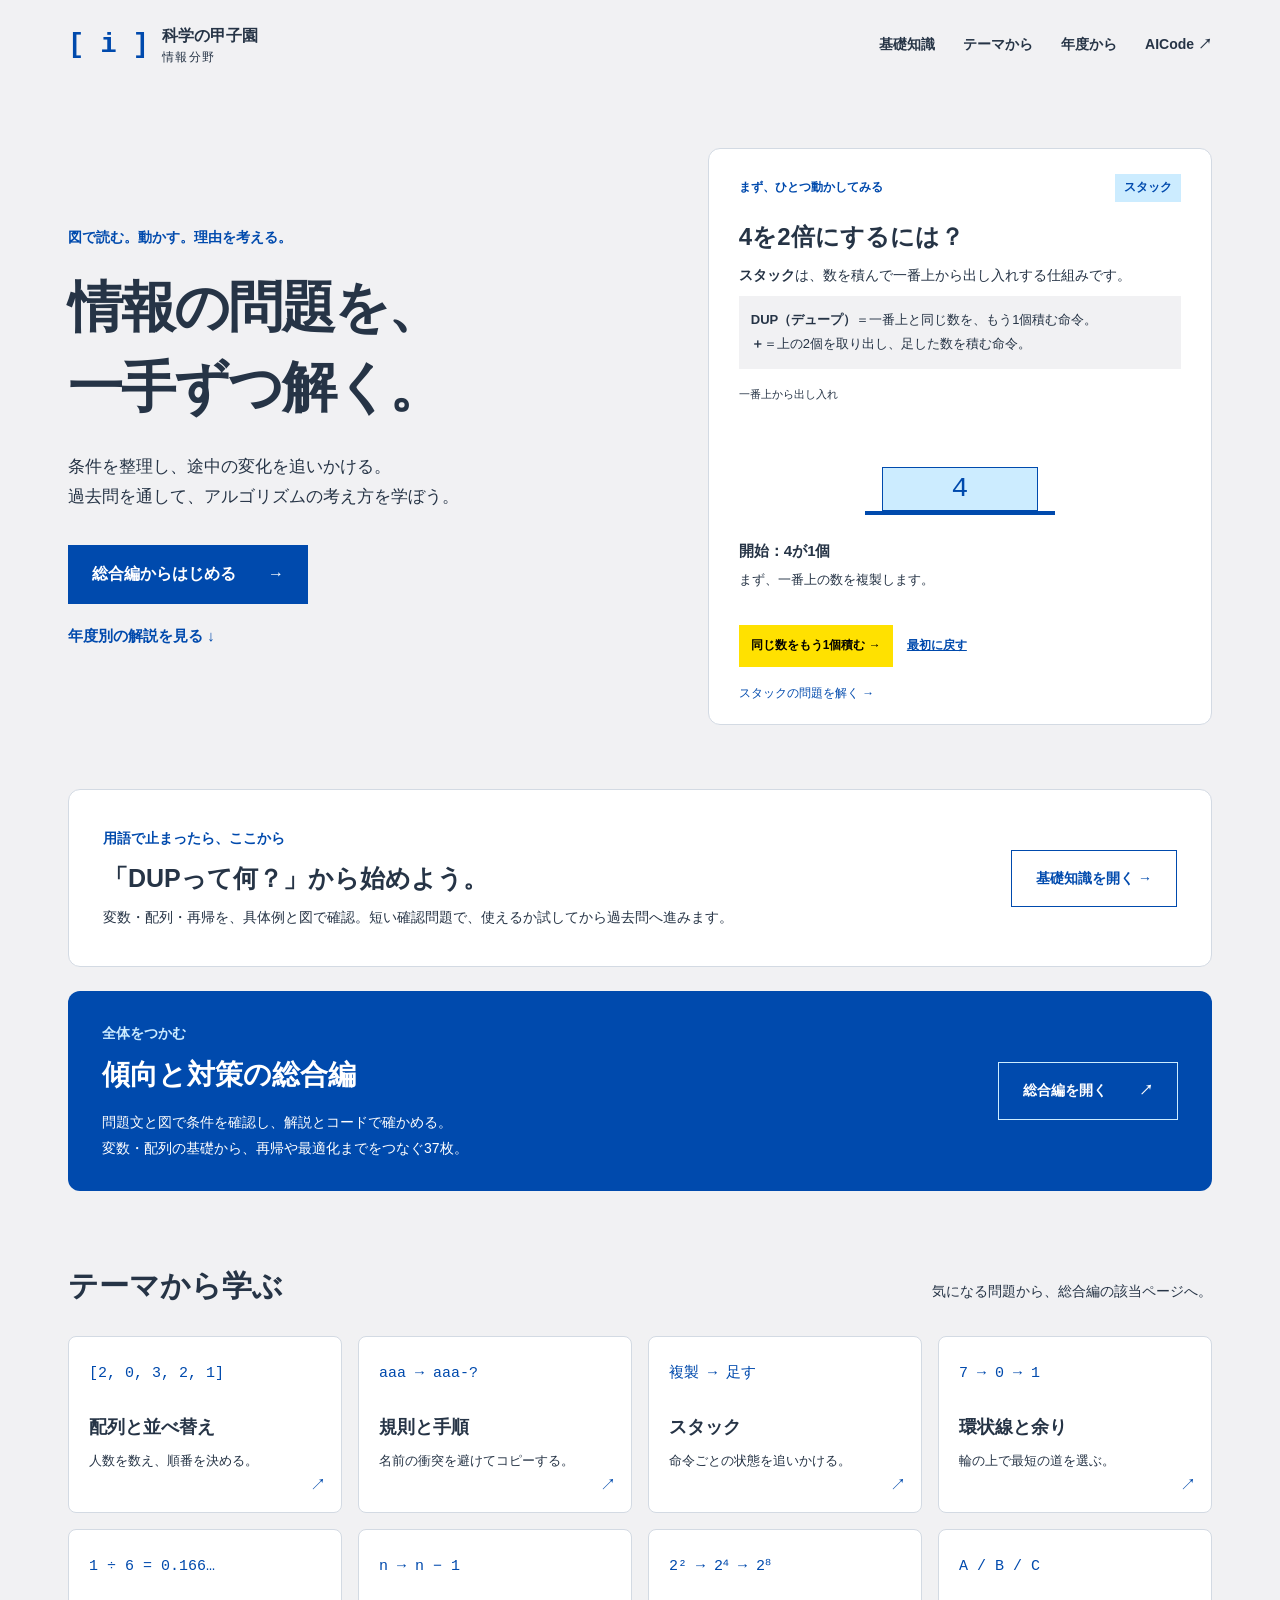
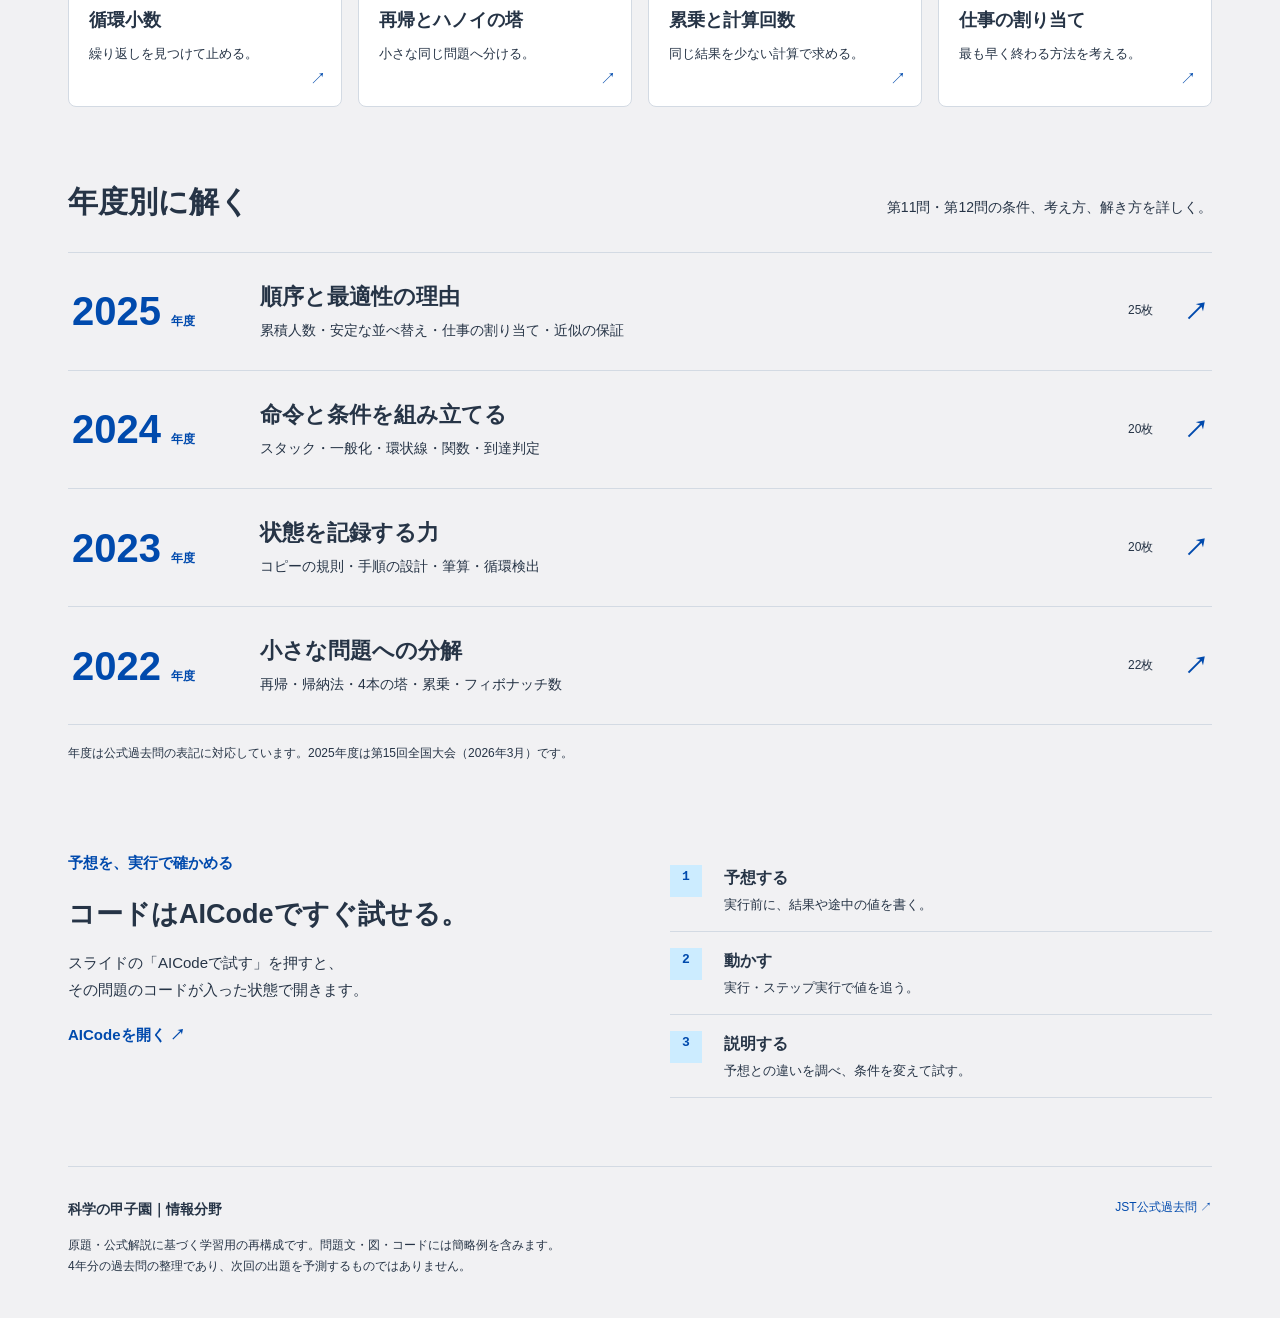
==== commit 109b4778: "Explain beginner concepts with diagrams and practice checks" ====
--- a/index.html
+++ b/index.html
@@ -9,17 +9,18 @@
 </head>
 <body>
 <a class="skip" href="#main">本文へ</a>
-<header class="header"><a class="brand" href="./" aria-label="科学の甲子園 情報分野 トップ"><span class="mark" aria-hidden="true">[ i ]</span><span>科学の甲子園<small>情報分野</small></span></a><nav aria-label="メイン"><a href="#learn">テーマから</a><a href="#years">年度から</a><a href="https://itou-daiki.github.io/AICode/" target="_blank" rel="noopener">AICode ↗</a></nav></header>
+<header class="header"><a class="brand" href="./" aria-label="科学の甲子園 情報分野 トップ"><span class="mark" aria-hidden="true">[ i ]</span><span>科学の甲子園<small>情報分野</small></span></a><nav aria-label="メイン"><a href="basics.html">基礎知識</a><a href="#learn">テーマから</a><a href="#years">年度から</a><a href="https://itou-daiki.github.io/AICode/" target="_blank" rel="noopener">AICode ↗</a></nav></header>
 <main id="main">
 <section class="hero">
 <div class="hero-copy"><p class="eyebrow">図で読む。動かす。理由を考える。</p><h1>情報の問題を、<br>一手ずつ解く。</h1><p class="intro">条件を整理し、途中の変化を追いかける。<br>過去問を通して、アルゴリズムの考え方を学ぼう。</p><a class="button primary" href="overview.html">総合編からはじめる <span aria-hidden="true">→</span></a><a class="text-link" href="#years">年度別の解説を見る ↓</a></div>
-<div class="experiment"><div class="experiment-heading"><span>まず、ひとつ動かしてみる</span><span class="tag">スタック</span></div><h2>4を2倍にするには？</h2><p>使えるのは「複製」と「足す」の2つ。</p><div class="machine"><div class="stack-caption">一番上から出し入れ</div><div class="stack" id="stack" aria-label="スタックの状態"><div class="block">4</div></div><div class="base"></div></div><div class="step-info" aria-live="polite"><strong id="step-title">開始：4が1個</strong><p id="step-description">まず、一番上の数を複製します。</p></div><div class="controls"><button id="step" type="button">DUP：複製する →</button><button id="reset" type="button" aria-label="スタックを最初の状態に戻す">最初に戻す</button></div><a class="experiment-link" href="overview.html#slide-15">スタックの問題を解く →</a></div>
+<div class="experiment"><div class="experiment-heading"><span>まず、ひとつ動かしてみる</span><span class="tag">スタック</span></div><h2>4を2倍にするには？</h2><p><b>スタック</b>は、数を積んで一番上から出し入れする仕組みです。</p><p class="command-help"><b>DUP（デュープ）</b>＝一番上と同じ数を、もう1個積む命令。<br><b>＋</b>＝上の2個を取り出し、足した数を積む命令。</p><div class="machine"><div class="stack-caption">一番上から出し入れ</div><div class="stack" id="stack" aria-label="スタックの状態"><div class="block">4</div></div><div class="base"></div></div><div class="step-info" aria-live="polite"><strong id="step-title">開始：4が1個</strong><p id="step-description">まず、一番上の数を複製します。</p></div><div class="controls"><button id="step" type="button">同じ数をもう1個積む →</button><button id="reset" type="button" aria-label="スタックを最初の状態に戻す">最初に戻す</button></div><a class="experiment-link" href="overview.html#slide-15">スタックの問題を解く →</a></div>
 </section>
+<section class="beginner-entry"><div><p class="eyebrow">用語で止まったら、ここから</p><h2>「DUPって何？」から始めよう。</h2><p>変数・配列・再帰を、具体例と図で確認。短い確認問題で、使えるか試してから過去問へ進みます。</p></div><a class="button outline" href="basics.html">基礎知識を開く →</a></section>
 <section class="overview" aria-labelledby="overview-heading"><div><p class="eyebrow">全体をつかむ</p><h2 id="overview-heading">傾向と対策の総合編</h2><p>問題文と図で条件を確認し、解説とコードで確かめる。<br>変数・配列の基礎から、再帰や最適化までをつなぐ37枚。</p></div><a href="overview.html" class="button outline">総合編を開く <span aria-hidden="true">↗</span></a></section>
 <section id="learn" class="section"><div class="section-title"><h2>テーマから学ぶ</h2><p>気になる問題から、総合編の該当ページへ。</p></div><div class="topics">
 <a href="overview.html#slide-8"><span class="topic-code">[2, 0, 3, 2, 1]</span><h3>配列と並べ替え</h3><p>人数を数え、順番を決める。</p><span class="arrow" aria-hidden="true">↗</span></a>
 <a href="overview.html#slide-13"><span class="topic-code">aaa → aaa-?</span><h3>規則と手順</h3><p>名前の衝突を避けてコピーする。</p><span class="arrow" aria-hidden="true">↗</span></a>
-<a href="overview.html#slide-15"><span class="topic-code">DUP → ＋</span><h3>スタック</h3><p>命令ごとの状態を追いかける。</p><span class="arrow" aria-hidden="true">↗</span></a>
+<a href="overview.html#slide-15"><span class="topic-code">複製 → 足す</span><h3>スタック</h3><p>命令ごとの状態を追いかける。</p><span class="arrow" aria-hidden="true">↗</span></a>
 <a href="overview.html#slide-19"><span class="topic-code">7 → 0 → 1</span><h3>環状線と余り</h3><p>輪の上で最短の道を選ぶ。</p><span class="arrow" aria-hidden="true">↗</span></a>
 <a href="overview.html#slide-21"><span class="topic-code">1 ÷ 6 = 0.166…</span><h3>循環小数</h3><p>繰り返しを見つけて止める。</p><span class="arrow" aria-hidden="true">↗</span></a>
 <a href="overview.html#slide-23"><span class="topic-code">n → n − 1</span><h3>再帰とハノイの塔</h3><p>小さな同じ問題へ分ける。</p><span class="arrow" aria-hidden="true">↗</span></a>
--- a/assets/home.css
+++ b/assets/home.css
@@ -1,2 +1,4 @@
 :root{--paper:#f1f1f3;--white:#fff;--ink:#263446;--blue:#004aad;--light:#ccecff;--line:#d3dae3;--yellow:#ffe100;--body:'Hiragino Sans','Yu Gothic',Meiryo,sans-serif;--display:'Avenir Next','Hiragino Kaku Gothic ProN',Meiryo,sans-serif}*{box-sizing:border-box}html{scroll-behavior:smooth;scroll-padding-top:110px}body{margin:0;background:var(--paper);color:var(--ink);font-family:var(--body);line-height:1.8}a{color:inherit;text-decoration:none}button{font:inherit;cursor:pointer}a:focus-visible,button:focus-visible{outline:3px solid var(--blue);outline-offset:5px}a:hover{text-decoration:underline;text-underline-offset:5px}.skip{position:fixed;top:-100px;left:12px;background:var(--yellow);z-index:20;padding:10px}.skip:focus{top:10px}.header{max-width:1240px;margin:auto;padding:24px 48px;display:flex;align-items:center;justify-content:space-between;gap:20px}.brand{display:flex;align-items:center;gap:13px;font-weight:800;line-height:1.5}.brand small{display:block;font-weight:500;font-size:12px;letter-spacing:.12em}.mark{font-family:monospace;font-size:27px;color:var(--blue)}nav{display:flex;gap:28px;font-size:14px;font-weight:700}main{max-width:1240px;margin:auto;padding:0 48px}.hero{display:grid;grid-template-columns:1.15fr 1fr;gap:60px;padding:58px 0 64px;align-items:center}.eyebrow{font-size:14px;color:var(--blue);font-weight:700;margin:0 0 18px}h1,h2,h3{font-family:var(--display);line-height:1.5;margin:0}h1{font-size:clamp(36px,4.3vw,58px);letter-spacing:-.035em;font-weight:800;line-height:1.45}.intro{margin:24px 0 32px;font-size:17px}.button{display:inline-flex;gap:32px;align-items:center;justify-content:space-between;padding:15px 24px;font-weight:700;min-height:54px}.primary{background:var(--blue);color:var(--white)}.text-link{display:block;color:var(--blue);font-weight:700;font-size:15px;margin-top:18px}.experiment{background:var(--white);border:1px solid var(--line);padding:25px 30px 20px;border-radius:12px}.experiment-heading{display:flex;gap:12px;align-items:center;justify-content:space-between;font-size:12px;color:var(--blue);font-weight:700}.tag{background:var(--light);padding:3px 9px}.experiment h2{font-size:24px;margin-top:17px}.experiment>p{font-size:14px;margin:8px 0}.machine{position:relative;padding-top:8px;display:flex;flex-direction:column;align-items:center;height:155px}.stack-caption{font-size:11px;color:var(--ink);align-self:flex-start}.stack{width:156px;height:106px;display:flex;flex-direction:column;justify-content:flex-end;gap:4px}.block{background:var(--light);border:1px solid var(--blue);color:var(--blue);font-family:monospace;font-size:28px;line-height:42px;text-align:center}.base{height:4px;width:190px;background:var(--blue)}.step-info{min-height:78px;margin:5px 0 10px}.step-info strong{font-size:15px}.step-info p{font-size:13px;margin:2px 0}.controls{display:flex;align-items:center;gap:14px}.controls button{border:0;font-size:12px;font-weight:700;padding:10px 12px;background:var(--yellow)}.controls #reset{background:transparent;color:var(--blue);padding:8px 0;text-decoration:underline}.experiment-link{display:block;font-size:12px;color:var(--blue);margin-top:16px}.overview{padding:30px 34px;background:var(--blue);color:var(--white);display:flex;align-items:center;gap:30px;justify-content:space-between;border-radius:12px}.overview .eyebrow{color:var(--light);margin-bottom:8px}.overview h2{font-size:28px}.overview p{font-size:14px;margin-bottom:0}.outline{border:1px solid var(--light);white-space:nowrap;font-size:14px}.overview a:focus-visible{outline-color:var(--yellow)}.section{padding:72px 0 0}.section-title{display:flex;align-items:baseline;justify-content:space-between;gap:20px;margin-bottom:28px}.section-title h2{font-size:30px}.section-title p{font-size:14px;margin:0}.topics{display:grid;grid-template-columns:repeat(4,1fr);gap:16px}.topics>a{position:relative;background:var(--white);padding:23px 20px 26px;border-radius:8px;border:1px solid var(--line)}.topics>a:hover{border-color:var(--blue);text-decoration:none}.topic-code{font-family:monospace;color:var(--blue);font-size:15px;display:block;margin-bottom:27px;white-space:nowrap}.topics h3{font-size:18px}.topics p{font-size:13px;margin:8px 0 14px;line-height:1.8}.arrow{position:absolute;right:15px;bottom:12px;color:var(--blue)}.year-list{border-top:1px solid var(--line)}.year{display:grid;grid-template-columns:164px 1fr 80px;gap:24px;align-items:center;border-bottom:1px solid var(--line);padding:27px 4px}.year:hover{background:var(--white);text-decoration:none}.year-number{font-family:var(--display);font-weight:700;color:var(--blue);font-size:40px;line-height:1}.year-number small{font-family:var(--body);font-size:12px;margin-left:10px}.year h3{font-size:22px}.year p{font-size:14px;margin:5px 0 0}.year-tail{font-size:12px;display:flex;align-items:center;justify-content:space-between}.year-tail b{font-size:24px;color:var(--blue)}.note{font-size:12px;margin-top:18px}.practice{display:grid;grid-template-columns:1fr 1fr;gap:60px;padding-bottom:68px}.practice h2{font-size:27px}.practice p{font-size:15px}.practice ol{list-style:none;counter-reset:step;padding:0;margin:0}.practice li{counter-increment:step;position:relative;padding:15px 0 15px 54px;border-bottom:1px solid var(--line)}.practice li:before{content:counter(step);position:absolute;left:0;top:16px;background:var(--light);color:var(--blue);width:32px;height:32px;text-align:center;font-family:monospace;font-weight:bold}.practice li b,.practice li span{display:block}.practice li span{font-size:13px}footer{border-top:1px solid var(--line);max-width:1144px;margin:auto;padding:30px 0 40px;display:flex;justify-content:space-between;gap:30px;font-size:12px}footer strong{font-size:14px}footer p{margin-bottom:0}footer>a{white-space:nowrap;color:var(--blue)}@media(max-width:1050px){.hero{gap:30px}.header,main{padding-left:30px;padding-right:30px}.topics{grid-template-columns:repeat(2,1fr)}footer{margin:0 30px}.hero h1{font-size:42px}.experiment{padding:24px}.section-title{display:block}.section-title p{margin-top:10px}}@media(max-width:720px){html{scroll-padding-top:20px}.header{padding:18px 20px;align-items:flex-start}.brand{font-size:13px;gap:8px}.mark{font-size:22px}nav{gap:14px;flex-wrap:wrap;justify-content:flex-end;max-width:180px;font-size:12px}main{padding:0 20px}.hero{grid-template-columns:1fr;padding:34px 0;gap:32px}.hero h1{font-size:42px}.intro{font-size:15px}.intro br,.overview br{display:none}.hero-copy .eyebrow{font-size:12px}.experiment{max-width:480px;width:100%}.overview{display:block;padding:26px}.overview h2{font-size:24px}.overview .button{margin-top:22px}.section{padding-top:44px}.section-title h2{font-size:27px}.topics{gap:10px}.topics>a{padding:18px 13px 24px}.topics h3{font-size:16px}.topic-code{font-size:12px;margin-bottom:20px}.topics p{font-size:12px}.year{grid-template-columns:1fr 48px;gap:12px;padding:24px 0}.year-number{grid-column:1/-1;font-size:32px}.year h3{font-size:19px}.year p{font-size:12px}.year-tail{gap:8px}.practice{grid-template-columns:1fr;gap:22px;padding-bottom:40px}.practice h2{font-size:24px}footer{margin:0 20px;display:block}footer>a{display:block;margin-top:20px}}@media(prefers-reduced-motion:reduce){html{scroll-behavior:auto}}
 .year-tail{white-space:nowrap}@media(max-width:720px){.year{grid-template-columns:1fr 60px}}
+
+.command-help{background:var(--paper);padding:12px;font-size:13px!important;line-height:1.9}.beginner-entry{display:flex;align-items:center;justify-content:space-between;gap:30px;background:var(--white);border:1px solid var(--line);padding:28px 34px;margin-bottom:24px;border-radius:12px}.beginner-entry h2{font-size:25px}.beginner-entry p{font-size:14px;margin:8px 0}.beginner-entry .outline{border-color:var(--blue);color:var(--blue)}@media(max-width:720px){.beginner-entry{display:block;padding:24px}.beginner-entry .button{margin-top:15px}.beginner-entry h2{font-size:22px}}
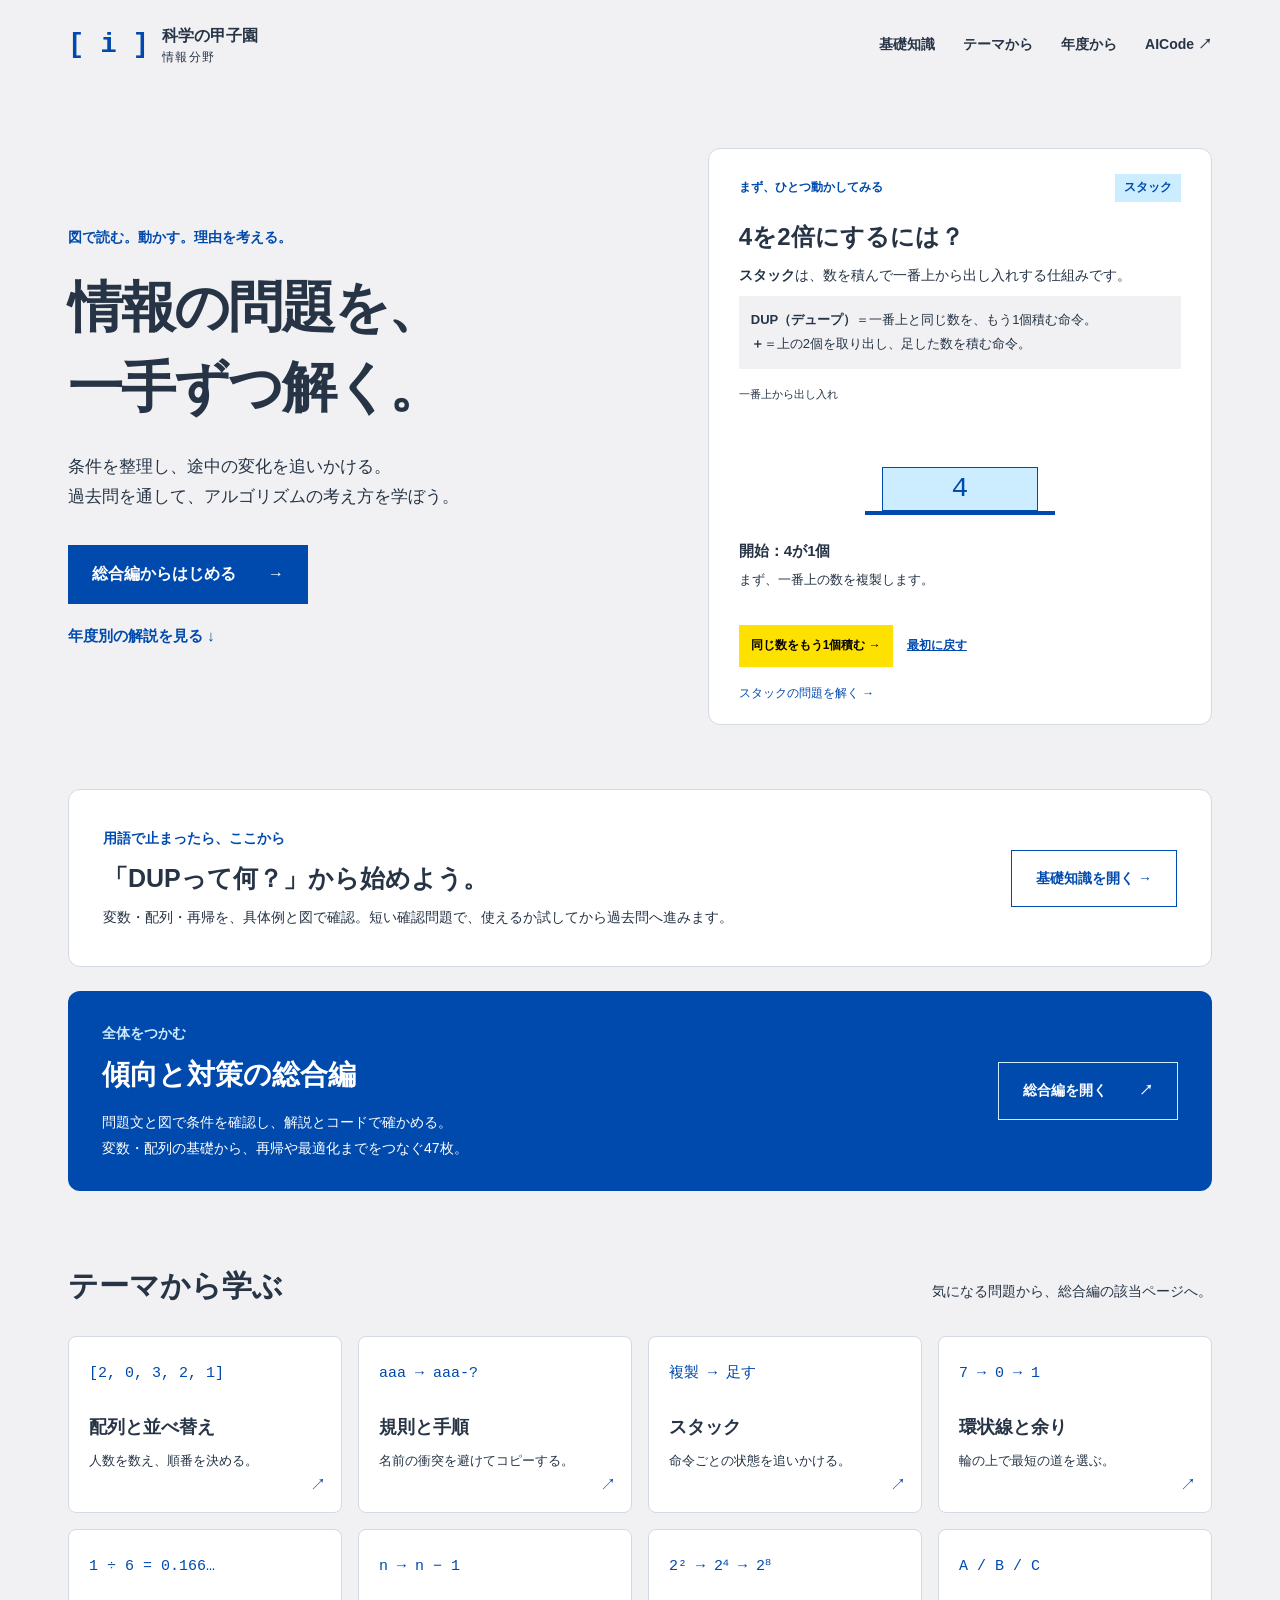
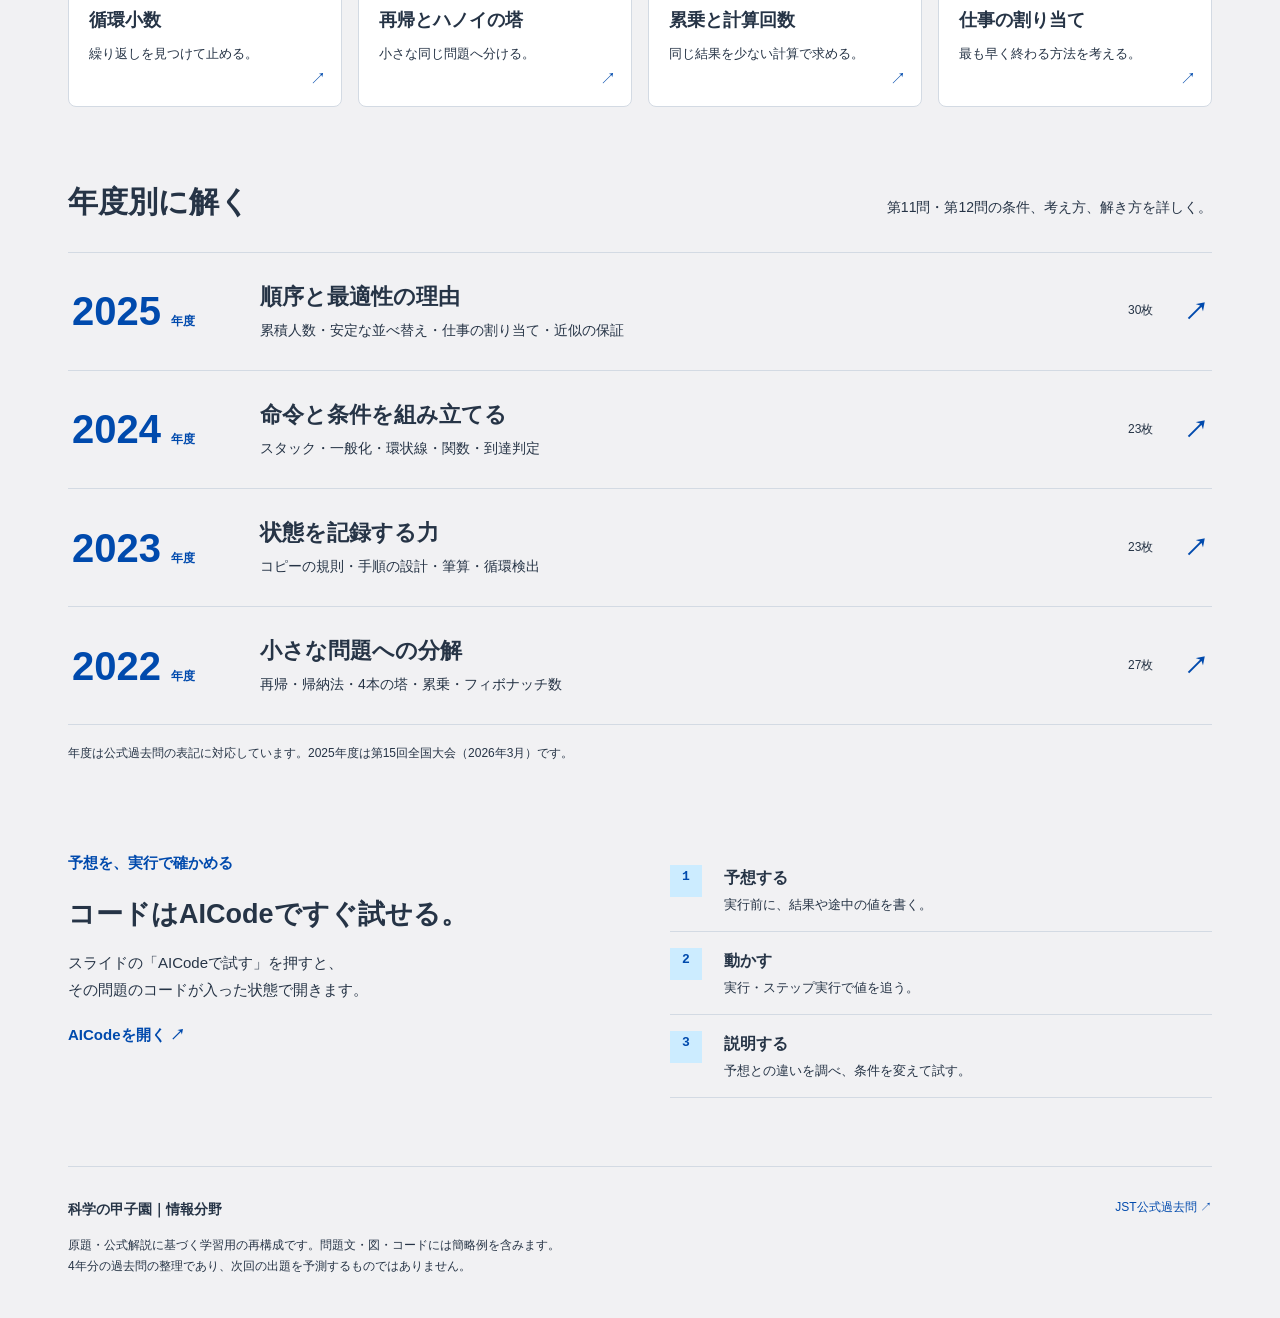
==== commit 46b38963: "Add illustrated prerequisite explanations before problems" ====
--- a/index.html
+++ b/index.html
@@ -13,25 +13,25 @@
 <main id="main">
 <section class="hero">
 <div class="hero-copy"><p class="eyebrow">図で読む。動かす。理由を考える。</p><h1>情報の問題を、<br>一手ずつ解く。</h1><p class="intro">条件を整理し、途中の変化を追いかける。<br>過去問を通して、アルゴリズムの考え方を学ぼう。</p><a class="button primary" href="overview.html">総合編からはじめる <span aria-hidden="true">→</span></a><a class="text-link" href="#years">年度別の解説を見る ↓</a></div>
-<div class="experiment"><div class="experiment-heading"><span>まず、ひとつ動かしてみる</span><span class="tag">スタック</span></div><h2>4を2倍にするには？</h2><p><b>スタック</b>は、数を積んで一番上から出し入れする仕組みです。</p><p class="command-help"><b>DUP（デュープ）</b>＝一番上と同じ数を、もう1個積む命令。<br><b>＋</b>＝上の2個を取り出し、足した数を積む命令。</p><div class="machine"><div class="stack-caption">一番上から出し入れ</div><div class="stack" id="stack" aria-label="スタックの状態"><div class="block">4</div></div><div class="base"></div></div><div class="step-info" aria-live="polite"><strong id="step-title">開始：4が1個</strong><p id="step-description">まず、一番上の数を複製します。</p></div><div class="controls"><button id="step" type="button">同じ数をもう1個積む →</button><button id="reset" type="button" aria-label="スタックを最初の状態に戻す">最初に戻す</button></div><a class="experiment-link" href="overview.html#slide-15">スタックの問題を解く →</a></div>
+<div class="experiment"><div class="experiment-heading"><span>まず、ひとつ動かしてみる</span><span class="tag">スタック</span></div><h2>4を2倍にするには？</h2><p><b>スタック</b>は、数を積んで一番上から出し入れする仕組みです。</p><p class="command-help"><b>DUP（デュープ）</b>＝一番上と同じ数を、もう1個積む命令。<br><b>＋</b>＝上の2個を取り出し、足した数を積む命令。</p><div class="machine"><div class="stack-caption">一番上から出し入れ</div><div class="stack" id="stack" aria-label="スタックの状態"><div class="block">4</div></div><div class="base"></div></div><div class="step-info" aria-live="polite"><strong id="step-title">開始：4が1個</strong><p id="step-description">まず、一番上の数を複製します。</p></div><div class="controls"><button id="step" type="button">同じ数をもう1個積む →</button><button id="reset" type="button" aria-label="スタックを最初の状態に戻す">最初に戻す</button></div><a class="experiment-link" href="overview.html#prep-15">スタックの問題を解く →</a></div>
 </section>
 <section class="beginner-entry"><div><p class="eyebrow">用語で止まったら、ここから</p><h2>「DUPって何？」から始めよう。</h2><p>変数・配列・再帰を、具体例と図で確認。短い確認問題で、使えるか試してから過去問へ進みます。</p></div><a class="button outline" href="basics.html">基礎知識を開く →</a></section>
-<section class="overview" aria-labelledby="overview-heading"><div><p class="eyebrow">全体をつかむ</p><h2 id="overview-heading">傾向と対策の総合編</h2><p>問題文と図で条件を確認し、解説とコードで確かめる。<br>変数・配列の基礎から、再帰や最適化までをつなぐ37枚。</p></div><a href="overview.html" class="button outline">総合編を開く <span aria-hidden="true">↗</span></a></section>
+<section class="overview" aria-labelledby="overview-heading"><div><p class="eyebrow">全体をつかむ</p><h2 id="overview-heading">傾向と対策の総合編</h2><p>問題文と図で条件を確認し、解説とコードで確かめる。<br>変数・配列の基礎から、再帰や最適化までをつなぐ47枚。</p></div><a href="overview.html" class="button outline">総合編を開く <span aria-hidden="true">↗</span></a></section>
 <section id="learn" class="section"><div class="section-title"><h2>テーマから学ぶ</h2><p>気になる問題から、総合編の該当ページへ。</p></div><div class="topics">
-<a href="overview.html#slide-8"><span class="topic-code">[2, 0, 3, 2, 1]</span><h3>配列と並べ替え</h3><p>人数を数え、順番を決める。</p><span class="arrow" aria-hidden="true">↗</span></a>
-<a href="overview.html#slide-13"><span class="topic-code">aaa → aaa-?</span><h3>規則と手順</h3><p>名前の衝突を避けてコピーする。</p><span class="arrow" aria-hidden="true">↗</span></a>
-<a href="overview.html#slide-15"><span class="topic-code">複製 → 足す</span><h3>スタック</h3><p>命令ごとの状態を追いかける。</p><span class="arrow" aria-hidden="true">↗</span></a>
-<a href="overview.html#slide-19"><span class="topic-code">7 → 0 → 1</span><h3>環状線と余り</h3><p>輪の上で最短の道を選ぶ。</p><span class="arrow" aria-hidden="true">↗</span></a>
-<a href="overview.html#slide-21"><span class="topic-code">1 ÷ 6 = 0.166…</span><h3>循環小数</h3><p>繰り返しを見つけて止める。</p><span class="arrow" aria-hidden="true">↗</span></a>
-<a href="overview.html#slide-23"><span class="topic-code">n → n − 1</span><h3>再帰とハノイの塔</h3><p>小さな同じ問題へ分ける。</p><span class="arrow" aria-hidden="true">↗</span></a>
-<a href="overview.html#slide-28"><span class="topic-code">2² → 2⁴ → 2⁸</span><h3>累乗と計算回数</h3><p>同じ結果を少ない計算で求める。</p><span class="arrow" aria-hidden="true">↗</span></a>
-<a href="overview.html#slide-30"><span class="topic-code">A / B / C</span><h3>仕事の割り当て</h3><p>最も早く終わる方法を考える。</p><span class="arrow" aria-hidden="true">↗</span></a>
+<a href="overview.html#prep-8"><span class="topic-code">[2, 0, 3, 2, 1]</span><h3>配列と並べ替え</h3><p>人数を数え、順番を決める。</p><span class="arrow" aria-hidden="true">↗</span></a>
+<a href="overview.html#prep-13"><span class="topic-code">aaa → aaa-?</span><h3>規則と手順</h3><p>名前の衝突を避けてコピーする。</p><span class="arrow" aria-hidden="true">↗</span></a>
+<a href="overview.html#prep-15"><span class="topic-code">複製 → 足す</span><h3>スタック</h3><p>命令ごとの状態を追いかける。</p><span class="arrow" aria-hidden="true">↗</span></a>
+<a href="overview.html#prep-19"><span class="topic-code">7 → 0 → 1</span><h3>環状線と余り</h3><p>輪の上で最短の道を選ぶ。</p><span class="arrow" aria-hidden="true">↗</span></a>
+<a href="overview.html#prep-21"><span class="topic-code">1 ÷ 6 = 0.166…</span><h3>循環小数</h3><p>繰り返しを見つけて止める。</p><span class="arrow" aria-hidden="true">↗</span></a>
+<a href="overview.html#prep-23"><span class="topic-code">n → n − 1</span><h3>再帰とハノイの塔</h3><p>小さな同じ問題へ分ける。</p><span class="arrow" aria-hidden="true">↗</span></a>
+<a href="overview.html#prep-28"><span class="topic-code">2² → 2⁴ → 2⁸</span><h3>累乗と計算回数</h3><p>同じ結果を少ない計算で求める。</p><span class="arrow" aria-hidden="true">↗</span></a>
+<a href="overview.html#prep-30"><span class="topic-code">A / B / C</span><h3>仕事の割り当て</h3><p>最も早く終わる方法を考える。</p><span class="arrow" aria-hidden="true">↗</span></a>
 </div></section>
 <section id="years" class="section year-section"><div class="section-title"><h2>年度別に解く</h2><p>第11問・第12問の条件、考え方、解き方を詳しく。</p></div><div class="year-list">
-<a class="year" href="years/2025.html"><span class="year-number">2025<small>年度</small></span><div><h3>順序と最適性の理由</h3><p>累積人数・安定な並べ替え・仕事の割り当て・近似の保証</p></div><span class="year-tail">25枚 <b aria-hidden="true">↗</b></span></a>
-<a class="year" href="years/2024.html"><span class="year-number">2024<small>年度</small></span><div><h3>命令と条件を組み立てる</h3><p>スタック・一般化・環状線・関数・到達判定</p></div><span class="year-tail">20枚 <b aria-hidden="true">↗</b></span></a>
-<a class="year" href="years/2023.html"><span class="year-number">2023<small>年度</small></span><div><h3>状態を記録する力</h3><p>コピーの規則・手順の設計・筆算・循環検出</p></div><span class="year-tail">20枚 <b aria-hidden="true">↗</b></span></a>
-<a class="year" href="years/2022.html"><span class="year-number">2022<small>年度</small></span><div><h3>小さな問題への分解</h3><p>再帰・帰納法・4本の塔・累乗・フィボナッチ数</p></div><span class="year-tail">22枚 <b aria-hidden="true">↗</b></span></a>
+<a class="year" href="years/2025.html"><span class="year-number">2025<small>年度</small></span><div><h3>順序と最適性の理由</h3><p>累積人数・安定な並べ替え・仕事の割り当て・近似の保証</p></div><span class="year-tail">30枚 <b aria-hidden="true">↗</b></span></a>
+<a class="year" href="years/2024.html"><span class="year-number">2024<small>年度</small></span><div><h3>命令と条件を組み立てる</h3><p>スタック・一般化・環状線・関数・到達判定</p></div><span class="year-tail">23枚 <b aria-hidden="true">↗</b></span></a>
+<a class="year" href="years/2023.html"><span class="year-number">2023<small>年度</small></span><div><h3>状態を記録する力</h3><p>コピーの規則・手順の設計・筆算・循環検出</p></div><span class="year-tail">23枚 <b aria-hidden="true">↗</b></span></a>
+<a class="year" href="years/2022.html"><span class="year-number">2022<small>年度</small></span><div><h3>小さな問題への分解</h3><p>再帰・帰納法・4本の塔・累乗・フィボナッチ数</p></div><span class="year-tail">27枚 <b aria-hidden="true">↗</b></span></a>
 </div><p class="note">年度は公式過去問の表記に対応しています。2025年度は第15回全国大会（2026年3月）です。</p></section>
 <section class="practice section"><div><p class="eyebrow">予想を、実行で確かめる</p><h2>コードはAICodeですぐ試せる。</h2><p>スライドの「AICodeで試す」を押すと、<br>その問題のコードが入った状態で開きます。</p><a class="text-link" href="https://itou-daiki.github.io/AICode/" target="_blank" rel="noopener">AICodeを開く ↗</a></div><ol><li><b>予想する</b><span>実行前に、結果や途中の値を書く。</span></li><li><b>動かす</b><span>実行・ステップ実行で値を追う。</span></li><li><b>説明する</b><span>予想との違いを調べ、条件を変えて試す。</span></li></ol></section>
 </main>
